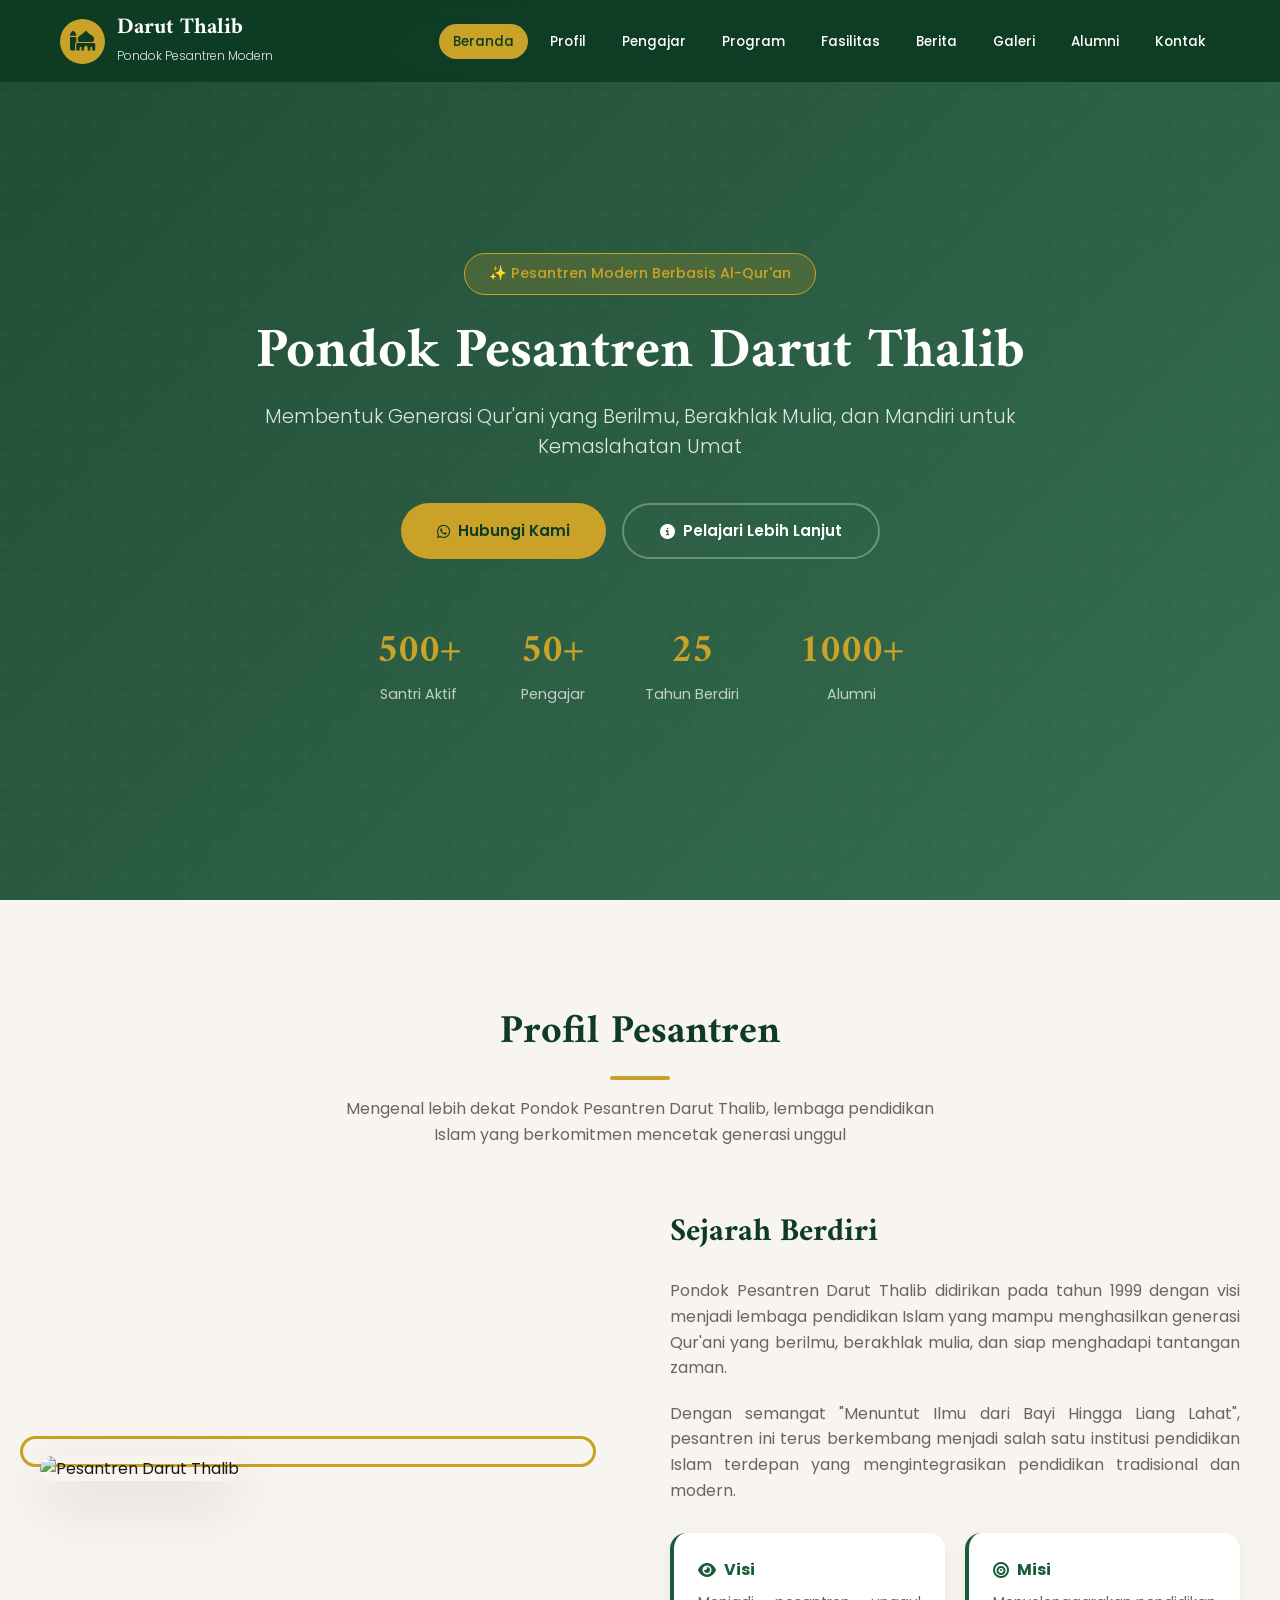
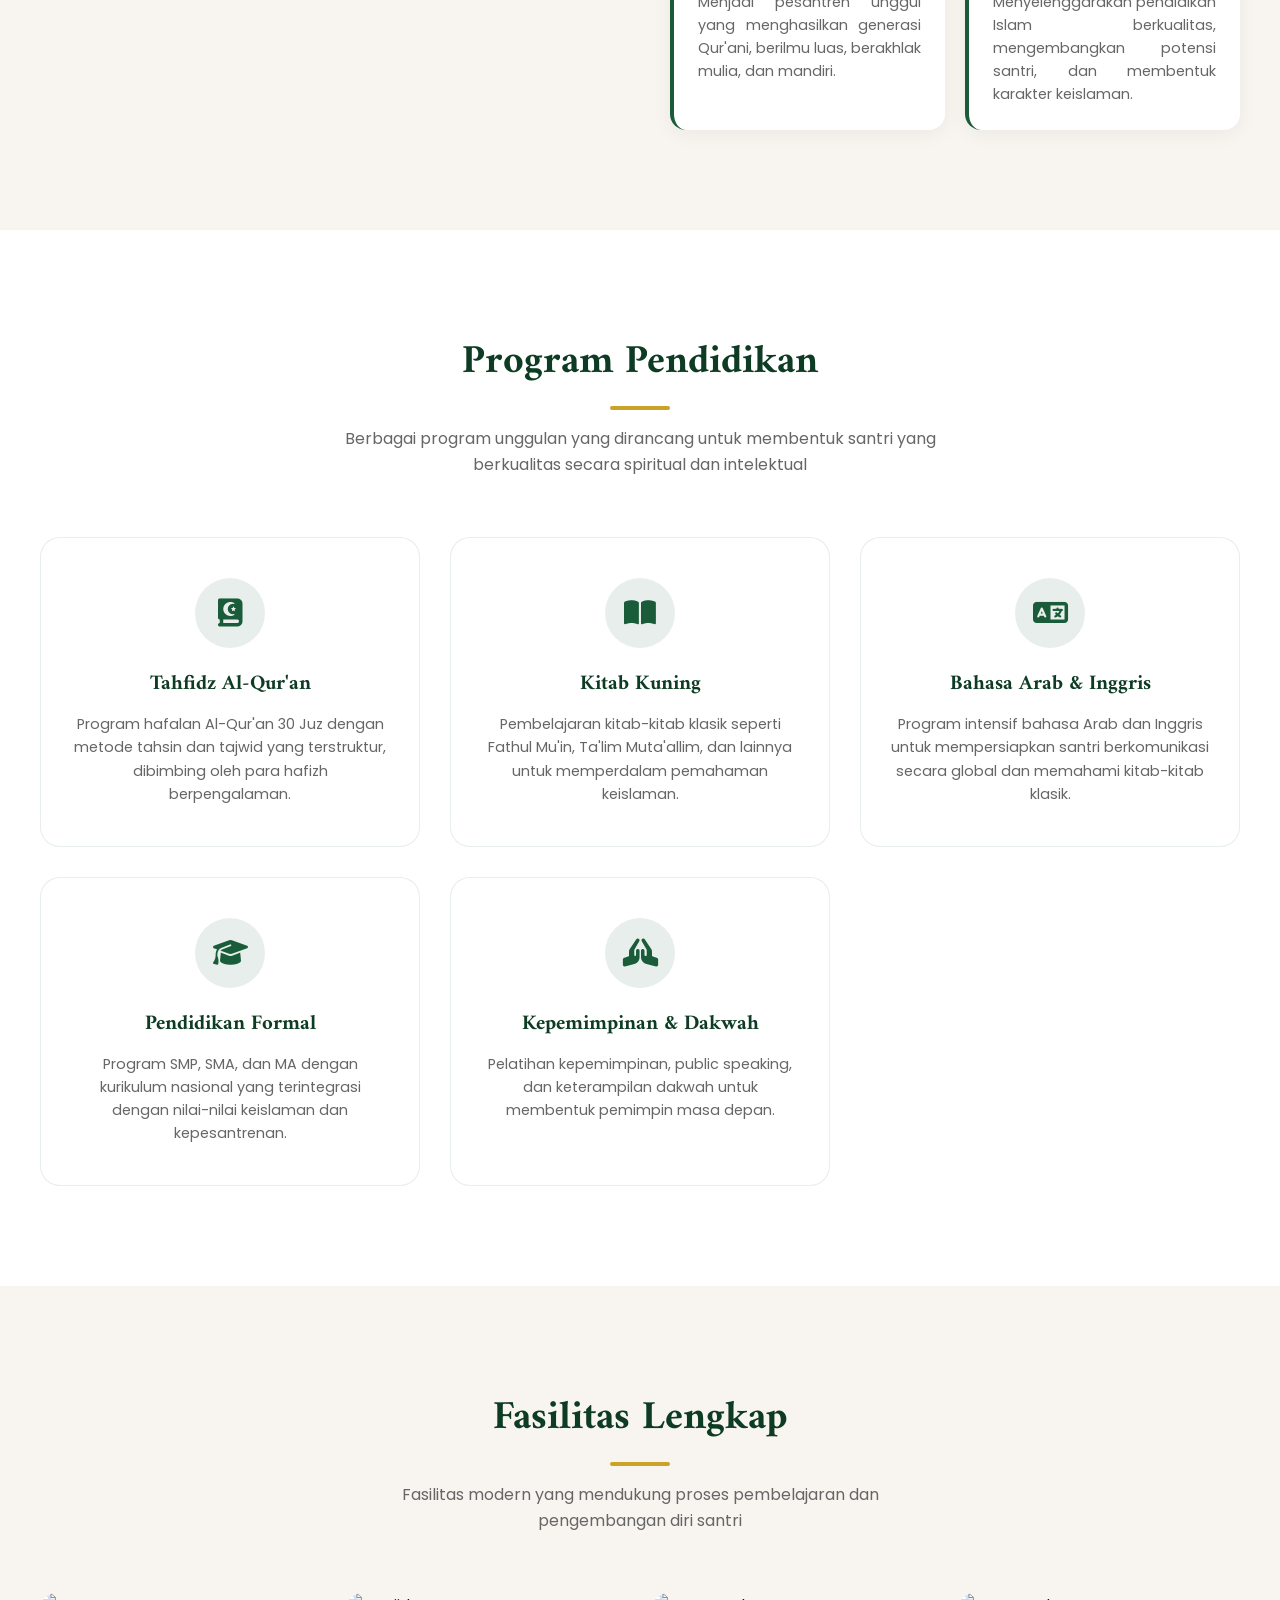
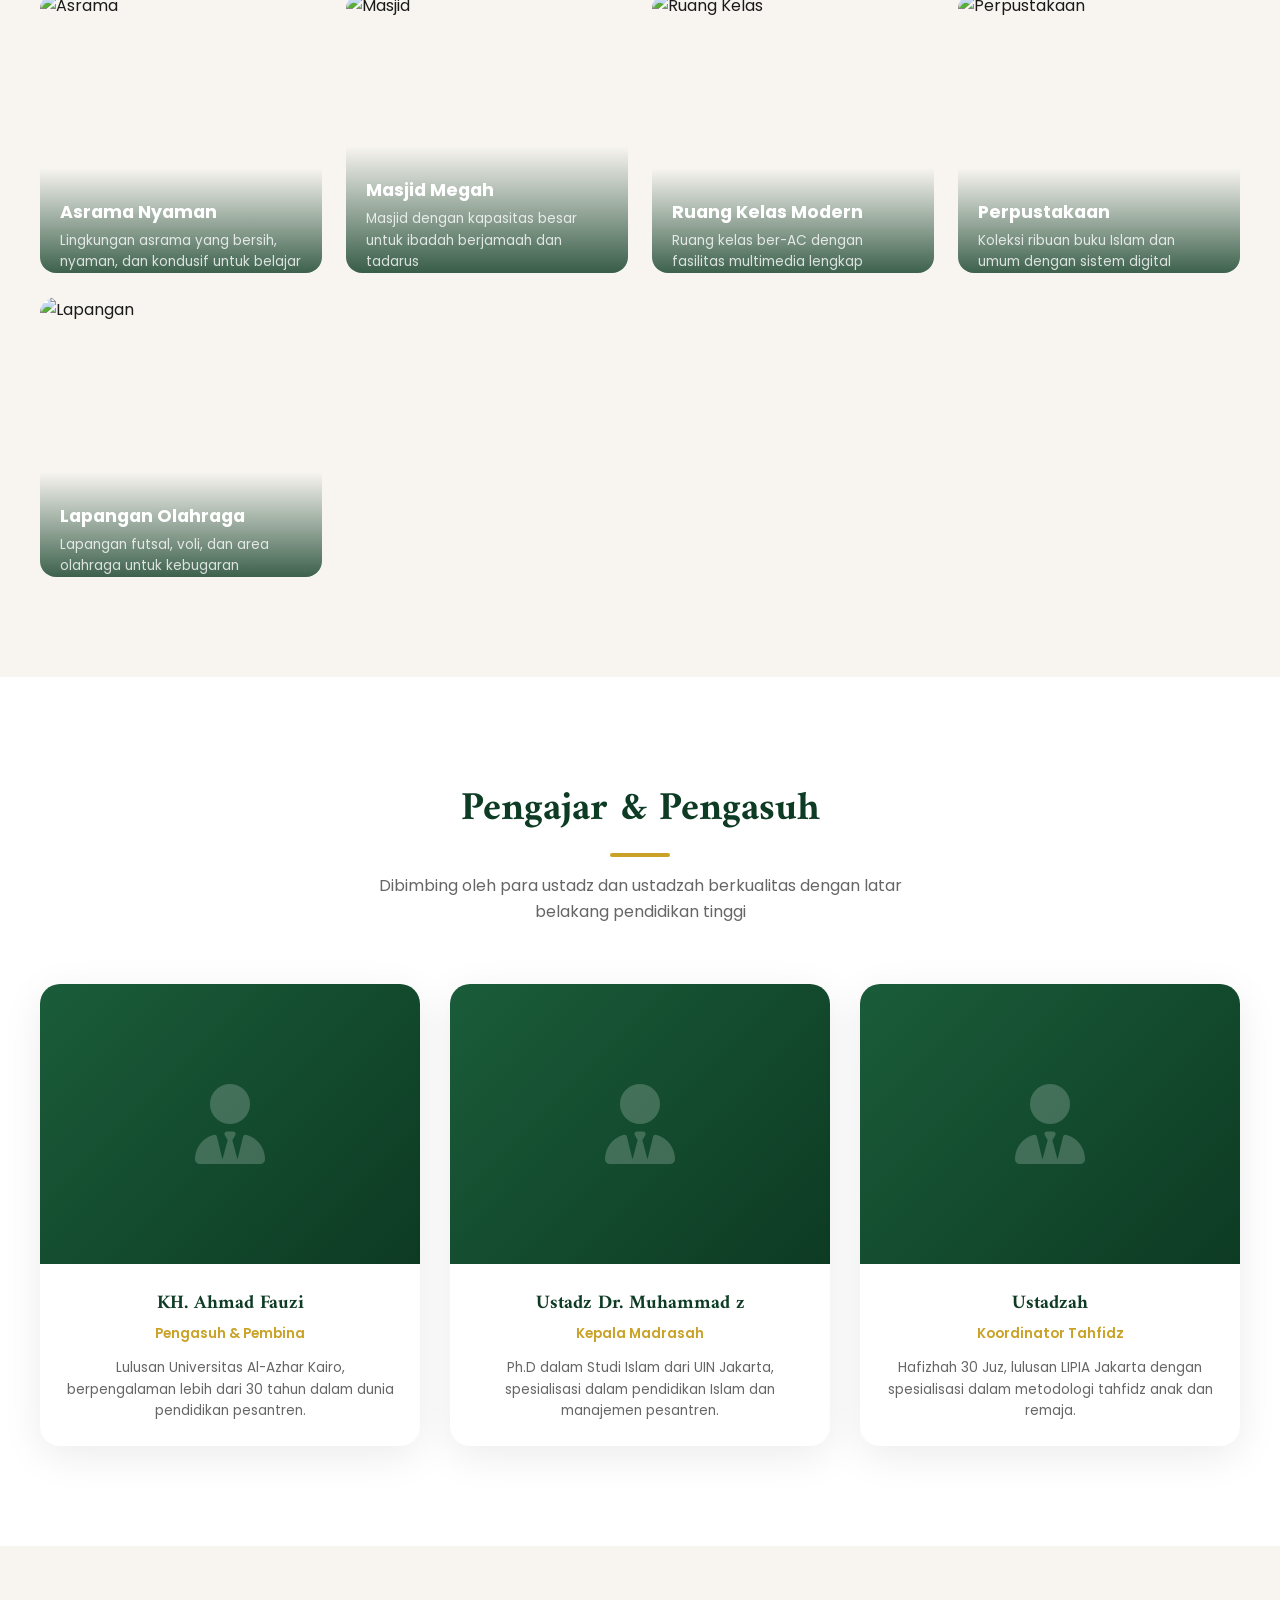
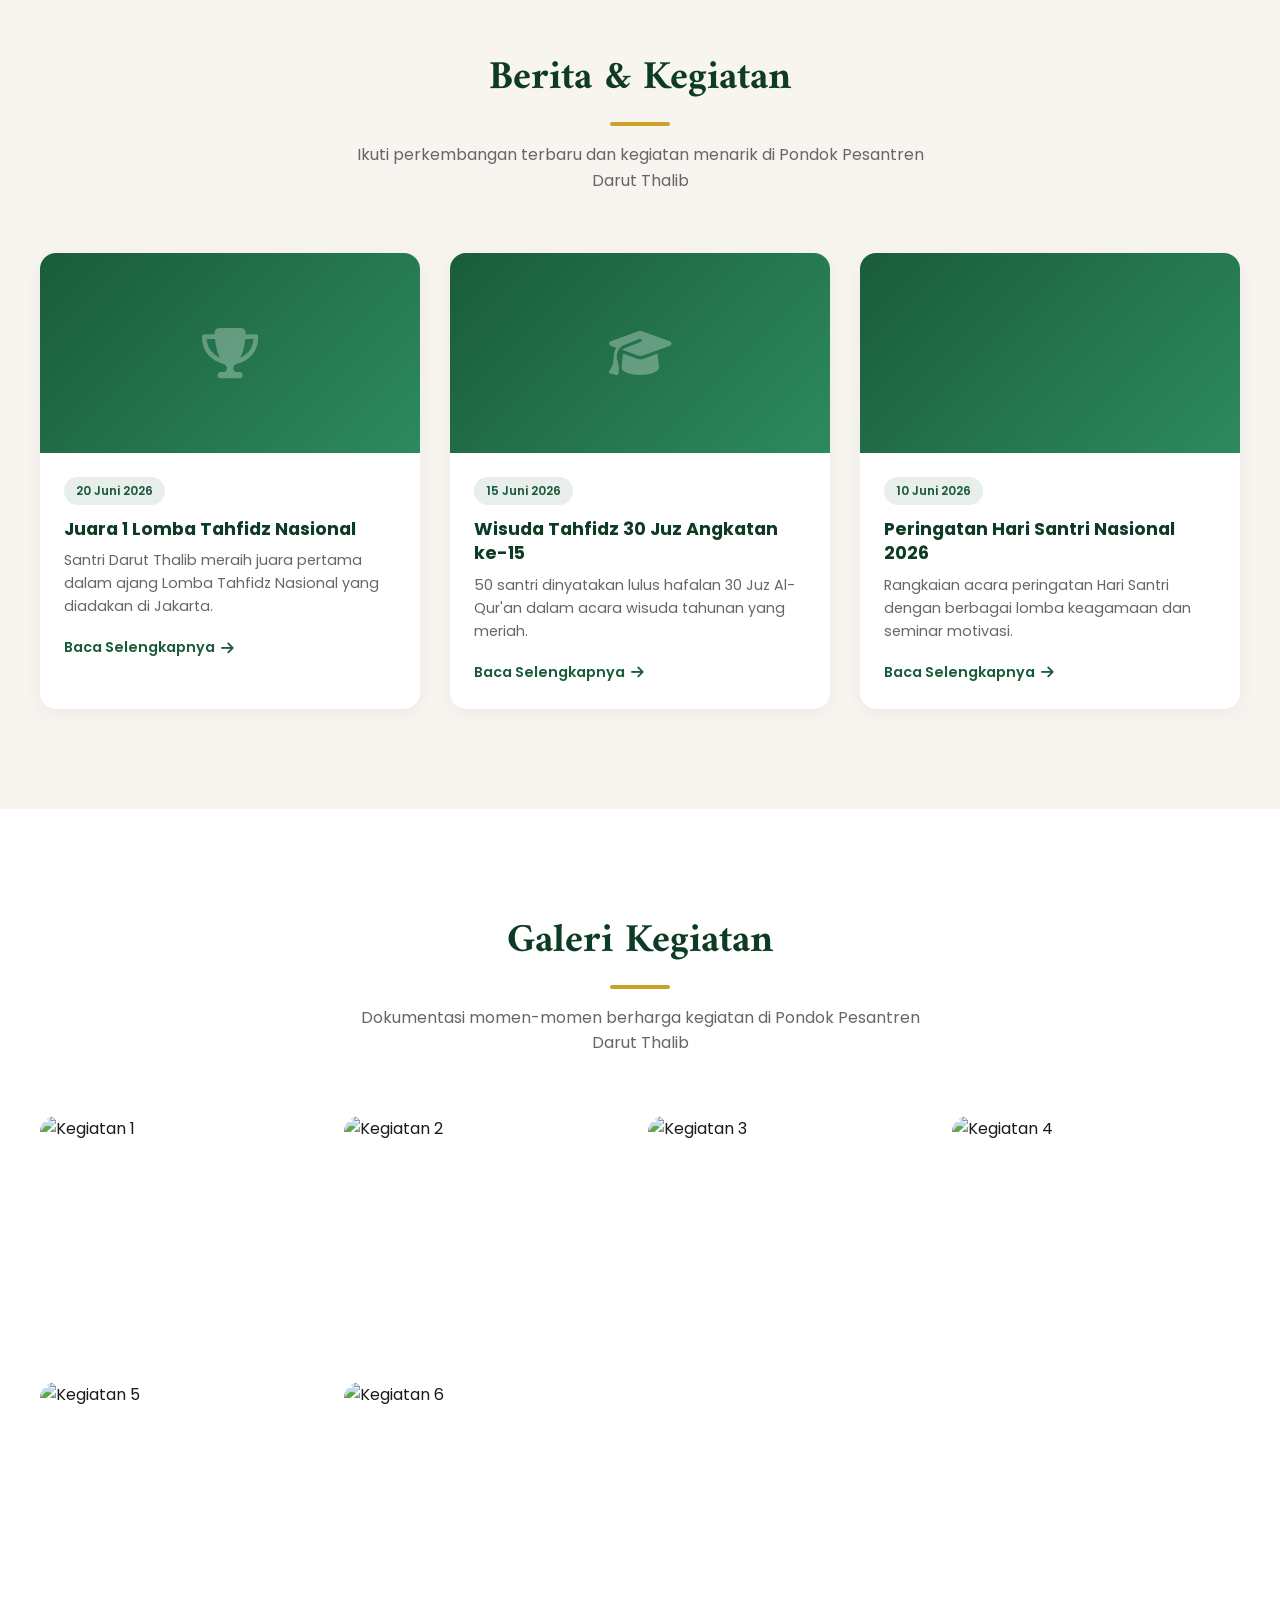
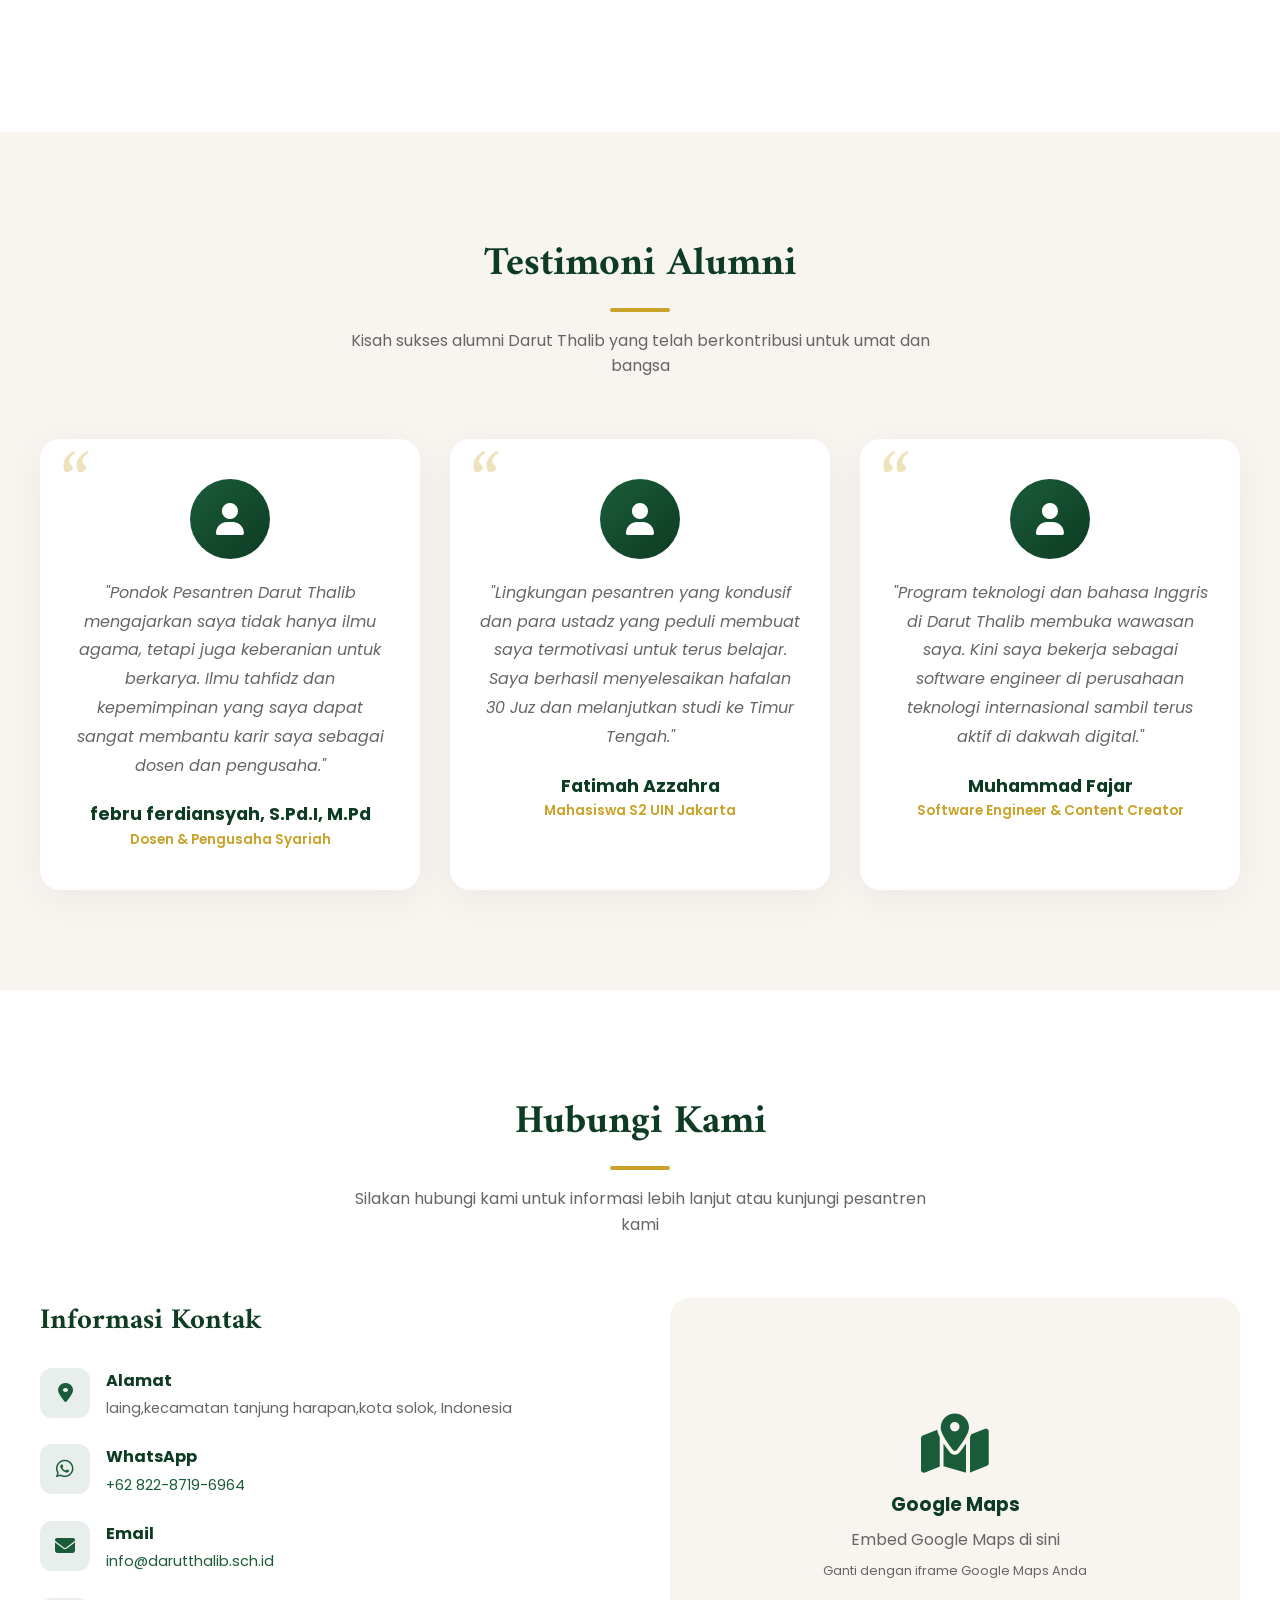
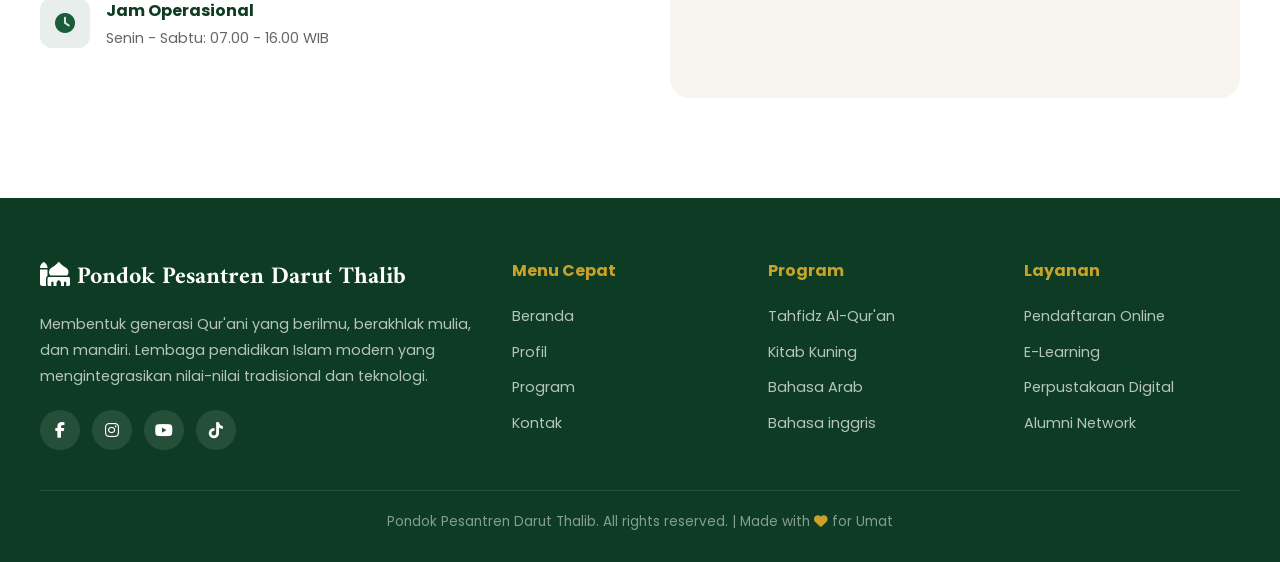
==== index.html @ afc89131 "Update project" ====
<!DOCTYPE html>
<html lang="id">
<head>
    <meta charset="UTF-8">
    <meta name="viewport" content="width=device-width, initial-scale=1.0">
    <title>Pondok Pesantren Darut Thalib</title>
    <link href="https://cdnjs.cloudflare.com/ajax/libs/font-awesome/6.4.0/css/all.min.css" rel="stylesheet">
    <link href="https://fonts.googleapis.com/css2?family=Amiri:wght@400;700&family=Poppins:wght@300;400;500;600;700&display=swap" rel="stylesheet">
    <style>
        :root {
            --primary-green: #1a5c3a;
            --dark-green: #0d3b23;
            --light-green: #2d8a5e;
            --accent-gold: #c9a227;
            --cream: #f8f5f0;
            --white: #ffffff;
            --text-dark: #1a1a1a;
            --text-gray: #666666;
        }

        * {
            margin: 0;
            padding: 0;
            box-sizing: border-box;
        }

        html, body {
            font-family: 'Poppins', sans-serif;
            color: var(--text-dark);
            line-height: 1.6;
            overflow-x: hidden;
        }

        /* Scrollbar */
        ::-webkit-scrollbar {
            width: 8px;
        }
        ::-webkit-scrollbar-track {
            background: var(--cream);
        }
        ::-webkit-scrollbar-thumb {
            background: var(--primary-green);
            border-radius: 4px;
        }

        /* Navigation */
        .navbar {
            position: fixed;
            top: 0;
            width: 100%;
            z-index: 1000;
            background: rgba(13, 59, 35, 0.95);
            backdrop-filter: blur(10px);
            padding: 15px 0;
            transition: all 0.3s ease;
        }

        .nav-container {
            max-width: 1200px;
            margin: 0 auto;
            padding: 0 20px;
            display: flex;
            justify-content: space-between;
            align-items: center;
        }

        .logo {
            display: flex;
            align-items: center;
            gap: 12px;
            color: var(--white);
            text-decoration: none;
        }

        .logo-icon {
            width: 45px;
            height: 45px;
            background: var(--accent-gold);
            border-radius: 50%;
            display: flex;
            align-items: center;
            justify-content: center;
            font-size: 20px;
            color: var(--dark-green);
        }

        .logo-text h1 {
            font-family: 'Amiri', serif;
            font-size: 1.4rem;
            font-weight: 700;
            line-height: 1.2;
        }

        .logo-text span {
            font-size: 0.75rem;
            opacity: 0.9;
            font-weight: 300;
        }

        .nav-links {
            display: flex;
            list-style: none;
            gap: 8px;
            align-items: center;
        }

        .nav-links a {
            color: var(--white);
            text-decoration: none;
            font-size: 0.85rem;
            font-weight: 500;
            padding: 8px 14px;
            border-radius: 25px;
            transition: all 0.3s ease;
            position: relative;
            cursor: pointer;
        }

        .nav-links a:hover {
            background: rgba(255,255,255,0.1);
            color: var(--accent-gold);
        }

        .nav-links a.active {
            background: var(--accent-gold);
            color: var(--dark-green);
        }

        .mobile-menu-btn {
            display: none;
            background: none;
            border: none;
            color: var(--white);
            font-size: 24px;
            cursor: pointer;
        }

        /* Hero Section */
        .hero {
            min-height: 100vh;
            background: linear-gradient(135deg, rgba(13, 59, 35, 0.92) 0%, rgba(26, 92, 58, 0.88) 100%),
                        url('https://images.unsplash.com/photo-1564121211835-e88c852648ab?w=1920') center/cover;
            display: flex;
            align-items: center;
            justify-content: center;
            text-align: center;
            padding: 120px 20px 60px;
            position: relative;
            overflow: hidden;
        }

        .hero::before {
            content: '';
            position: absolute;
            top: 0;
            left: 0;
            right: 0;
            bottom: 0;
            background: url("data:image/svg+xml,%3Csvg width='60' height='60' viewBox='0 0 60 60' xmlns='http://www.w3.org/2000/svg'%3E%3Cg fill='none' fill-rule='evenodd'%3E%3Cg fill='%23ffffff' fill-opacity='0.03'%3E%3Cpath d='M36 34v-4h-2v4h-4v2h4v4h2v-4h4v-2h-4zm0-30V0h-2v4h-4v2h4v4h2V6h4V4h-4zM6 34v-4H4v4H0v2h4v4h2v-4h4v-2H6zM6 4V0H4v4H0v2h4v4h2V6h4V4H6z'/%3E%3C/g%3E%3C/g%3E%3C/svg%3E");
            opacity: 0.5;
        }

        .hero-content {
            position: relative;
            z-index: 2;
            max-width: 800px;
        }

        .hero-badge {
            display: inline-block;
            background: rgba(201, 162, 39, 0.2);
            border: 1px solid var(--accent-gold);
            color: var(--accent-gold);
            padding: 8px 24px;
            border-radius: 50px;
            font-size: 0.9rem;
            font-weight: 500;
            margin-bottom: 24px;
            animation: fadeInDown 1s ease;
        }

        .hero h2 {
            font-family: 'Amiri', serif;
            font-size: 3.5rem;
            color: var(--white);
            margin-bottom: 16px;
            line-height: 1.2;
            animation: fadeInUp 1s ease 0.2s both;
        }

        .hero p {
            font-size: 1.2rem;
            color: rgba(255,255,255,0.85);
            margin-bottom: 40px;
            font-weight: 300;
            animation: fadeInUp 1s ease 0.4s both;
        }

        .hero-buttons {
            display: flex;
            gap: 16px;
            justify-content: center;
            flex-wrap: wrap;
            animation: fadeInUp 1s ease 0.6s both;
        }

        .btn {
            padding: 14px 36px;
            border-radius: 50px;
            font-weight: 600;
            font-size: 0.95rem;
            text-decoration: none;
            transition: all 0.3s ease;
            display: inline-flex;
            align-items: center;
            gap: 8px;
            cursor: pointer;
            border: none;
        }

        .btn-primary {
            background: var(--accent-gold);
            color: var(--dark-green);
        }

        .btn-primary:hover {
            background: #d4af37;
            transform: translateY(-2px);
            box-shadow: 0 10px 30px rgba(201, 162, 39, 0.3);
        }

        .btn-outline {
            background: transparent;
            color: var(--white);
            border: 2px solid rgba(255,255,255,0.3);
        }

        .btn-outline:hover {
            background: rgba(255,255,255,0.1);
            border-color: var(--white);
        }

        .hero-stats {
            display: flex;
            justify-content: center;
            gap: 60px;
            margin-top: 60px;
            animation: fadeInUp 1s ease 0.8s both;
        }

        .stat-item {
            text-align: center;
        }

        .stat-number {
            font-family: 'Amiri', serif;
            font-size: 2.5rem;
            color: var(--accent-gold);
            font-weight: 700;
        }

        .stat-label {
            color: rgba(255,255,255,0.7);
            font-size: 0.9rem;
        }

        /* Section Styles */
        section {
            padding: 100px 20px;
        }

        .container {
            max-width: 1200px;
            margin: 0 auto;
        }

        .section-header {
            text-align: center;
            margin-bottom: 60px;
        }

        .section-header h2 {
            font-family: 'Amiri', serif;
            font-size: 2.5rem;
            color: var(--dark-green);
            margin-bottom: 12px;
        }

        .section-header .divider {
            width: 60px;
            height: 4px;
            background: var(--accent-gold);
            margin: 0 auto 16px;
            border-radius: 2px;
        }

        .section-header p {
            color: var(--text-gray);
            max-width: 600px;
            margin: 0 auto;
        }

        /* About Section */
        .about {
            background: var(--cream);
        }

        .about-grid {
            display: grid;
            grid-template-columns: 1fr 1fr;
            gap: 60px;
            align-items: center;
        }

        .about-image {
            position: relative;
        }

        .about-image img {
            width: 100%;
            border-radius: 20px;
            box-shadow: 0 20px 60px rgba(0,0,0,0.15);
        }

        .about-image::before {
            content: '';
            position: absolute;
            top: -20px;
            left: -20px;
            width: 100%;
            height: 100%;
            border: 3px solid var(--accent-gold);
            border-radius: 20px;
            z-index: -1;
        }

        .about-content h3 {
            font-family: 'Amiri', serif;
            font-size: 2rem;
            color: var(--dark-green);
            margin-bottom: 20px;
        }

        .about-content p {
            color: var(--text-gray);
            margin-bottom: 20px;
            text-align: justify;
        }

        .vision-mission {
            display: grid;
            grid-template-columns: 1fr 1fr;
            gap: 20px;
            margin-top: 30px;
        }

        .vm-card {
            background: var(--white);
            padding: 24px;
            border-radius: 16px;
            border-left: 4px solid var(--primary-green);
            box-shadow: 0 4px 20px rgba(0,0,0,0.05);
        }

        .vm-card h4 {
            color: var(--primary-green);
            margin-bottom: 8px;
            display: flex;
            align-items: center;
            gap: 8px;
        }

        .vm-card p {
            font-size: 0.9rem;
            margin: 0;
        }

        /* Programs Section */
        .programs {
            background: var(--white);
        }

        .programs-grid {
            display: grid;
            grid-template-columns: repeat(auto-fit, minmax(300px, 1fr));
            gap: 30px;
        }

        .program-card {
            background: var(--white);
            border-radius: 20px;
            padding: 40px 30px;
            text-align: center;
            border: 1px solid rgba(26, 92, 58, 0.1);
            transition: all 0.3s ease;
            position: relative;
            overflow: hidden;
        }

        .program-card::before {
            content: '';
            position: absolute;
            top: 0;
            left: 0;
            width: 100%;
            height: 4px;
            background: var(--primary-green);
            transform: scaleX(0);
            transition: transform 0.3s ease;
        }

        .program-card:hover {
            transform: translateY(-8px);
            box-shadow: 0 20px 50px rgba(26, 92, 58, 0.1);
        }

        .program-card:hover::before {
            transform: scaleX(1);
        }

        .program-icon {
            width: 70px;
            height: 70px;
            background: rgba(26, 92, 58, 0.1);
            border-radius: 50%;
            display: flex;
            align-items: center;
            justify-content: center;
            margin: 0 auto 20px;
            font-size: 28px;
            color: var(--primary-green);
            transition: all 0.3s ease;
        }

        .program-card:hover .program-icon {
            background: var(--primary-green);
            color: var(--white);
        }

        .program-card h3 {
            font-family: 'Amiri', serif;
            font-size: 1.3rem;
            color: var(--dark-green);
            margin-bottom: 12px;
        }

        .program-card p {
            color: var(--text-gray);
            font-size: 0.9rem;
        }

        /* Facilities Section */
        .facilities {
            background: var(--cream);
        }

        .facilities-grid {
            display: grid;
            grid-template-columns: repeat(auto-fit, minmax(250px, 1fr));
            gap: 24px;
        }

        .facility-card {
            position: relative;
            border-radius: 16px;
            overflow: hidden;
            height: 280px;
            cursor: pointer;
        }

        .facility-card img {
            width: 100%;
            height: 100%;
            object-fit: cover;
            transition: transform 0.5s ease;
        }

        .facility-card:hover img {
            transform: scale(1.1);
        }

        .facility-overlay {
            position: absolute;
            bottom: 0;
            left: 0;
            right: 0;
            background: linear-gradient(to top, rgba(13, 59, 35, 0.95), transparent);
            padding: 30px 20px 20px;
            color: var(--white);
            transform: translateY(20px);
            transition: transform 0.3s ease;
        }

        .facility-card:hover .facility-overlay {
            transform: translateY(0);
        }

        .facility-overlay h3 {
            font-size: 1.1rem;
            margin-bottom: 4px;
        }

        .facility-overlay p {
            font-size: 0.85rem;
            opacity: 0.8;
        }

        /* Teachers Section */
        .teachers {
            background: var(--white);
        }

        .teachers-grid {
            display: grid;
            grid-template-columns: repeat(auto-fit, minmax(280px, 1fr));
            gap: 30px;
        }

        .teacher-card {
            background: var(--white);
            border-radius: 20px;
            overflow: hidden;
            box-shadow: 0 10px 40px rgba(0,0,0,0.08);
            transition: all 0.3s ease;
        }

        .teacher-card:hover {
            transform: translateY(-5px);
            box-shadow: 0 20px 60px rgba(0,0,0,0.12);
        }

        .teacher-image {
            height: 280px;
            background: linear-gradient(135deg, var(--primary-green), var(--dark-green));
            display: flex;
            align-items: center;
            justify-content: center;
            position: relative;
            overflow: hidden;
        }

        .teacher-image i {
            font-size: 80px;
            color: rgba(255,255,255,0.2);
        }

        .teacher-info {
            padding: 24px;
            text-align: center;
        }

        .teacher-info h3 {
            font-family: 'Amiri', serif;
            color: var(--dark-green);
            font-size: 1.2rem;
            margin-bottom: 4px;
        }

        .teacher-info .role {
            color: var(--accent-gold);
            font-size: 0.85rem;
            font-weight: 600;
            margin-bottom: 12px;
        }

        .teacher-info p {
            color: var(--text-gray);
            font-size: 0.85rem;
        }

        /* News Section */
        .news {
            background: var(--cream);
        }

        .news-grid {
            display: grid;
            grid-template-columns: repeat(auto-fit, minmax(320px, 1fr));
            gap: 30px;
        }

        .news-card {
            background: var(--white);
            border-radius: 16px;
            overflow: hidden;
            box-shadow: 0 4px 20px rgba(0,0,0,0.05);
            transition: all 0.3s ease;
        }

        .news-card:hover {
            transform: translateY(-5px);
            box-shadow: 0 15px 40px rgba(0,0,0,0.1);
        }

        .news-image {
            height: 200px;
            background: linear-gradient(135deg, var(--primary-green), var(--light-green));
            display: flex;
            align-items: center;
            justify-content: center;
        }

        .news-image i {
            font-size: 50px;
            color: rgba(255,255,255,0.3);
        }

        .news-content {
            padding: 24px;
        }

        .news-date {
            display: inline-block;
            background: rgba(26, 92, 58, 0.1);
            color: var(--primary-green);
            padding: 4px 12px;
            border-radius: 20px;
            font-size: 0.75rem;
            font-weight: 600;
            margin-bottom: 12px;
        }

        .news-content h3 {
            color: var(--dark-green);
            font-size: 1.1rem;
            margin-bottom: 8px;
            line-height: 1.4;
        }

        .news-content p {
            color: var(--text-gray);
            font-size: 0.9rem;
            margin-bottom: 16px;
        }

        .read-more {
            color: var(--primary-green);
            text-decoration: none;
            font-weight: 600;
            font-size: 0.9rem;
            display: inline-flex;
            align-items: center;
            gap: 6px;
        }

        .read-more:hover {
            color: var(--accent-gold);
        }

        /* Gallery Section */
        .gallery {
            background: var(--white);
        }

        .gallery-grid {
            display: grid;
            grid-template-columns: repeat(auto-fit, minmax(250px, 1fr));
            gap: 16px;
        }

        .gallery-item {
            position: relative;
            border-radius: 16px;
            overflow: hidden;
            height: 250px;
            cursor: pointer;
        }

        .gallery-item img {
            width: 100%;
            height: 100%;
            object-fit: cover;
            transition: transform 0.5s ease;
        }

        .gallery-item:hover img {
            transform: scale(1.1);
        }

        .gallery-overlay {
            position: absolute;
            inset: 0;
            background: rgba(13, 59, 35, 0.7);
            display: flex;
            align-items: center;
            justify-content: center;
            opacity: 0;
            transition: opacity 0.3s ease;
        }

        .gallery-item:hover .gallery-overlay {
            opacity: 1;
        }

        .gallery-overlay i {
            color: var(--white);
            font-size: 32px;
        }

        /* Alumni Section */
        .alumni {
            background: var(--cream);
        }

        .alumni-grid {
            display: grid;
            grid-template-columns: repeat(auto-fit, minmax(300px, 1fr));
            gap: 30px;
        }

        .alumni-card {
            background: var(--white);
            padding: 40px 30px;
            border-radius: 20px;
            text-align: center;
            box-shadow: 0 10px 40px rgba(0,0,0,0.05);
            position: relative;
        }

        .alumni-card::before {
            content: '\201C';
            font-family: 'Amiri', serif;
            font-size: 80px;
            color: var(--accent-gold);
            opacity: 0.3;
            position: absolute;
            top: 10px;
            left: 20px;
            line-height: 1;
        }

        .alumni-avatar {
            width: 80px;
            height: 80px;
            background: linear-gradient(135deg, var(--primary-green), var(--dark-green));
            border-radius: 50%;
            display: flex;
            align-items: center;
            justify-content: center;
            margin: 0 auto 20px;
            font-size: 32px;
            color: var(--white);
        }

        .alumni-card p {
            color: var(--text-gray);
            font-style: italic;
            margin-bottom: 20px;
            line-height: 1.8;
        }

        .alumni-card h4 {
            color: var(--dark-green);
            font-size: 1.1rem;
        }

        .alumni-card .career {
            color: var(--accent-gold);
            font-size: 0.85rem;
            font-weight: 600;
        }

        /* Contact Section */
        .contact {
            background: var(--white);
        }

        .contact-grid {
            display: grid;
            grid-template-columns: 1fr 1fr;
            gap: 60px;
        }

        .contact-info h3 {
            font-family: 'Amiri', serif;
            font-size: 1.8rem;
            color: var(--dark-green);
            margin-bottom: 24px;
        }

        .contact-item {
            display: flex;
            align-items: flex-start;
            gap: 16px;
            margin-bottom: 24px;
        }

        .contact-icon {
            width: 50px;
            height: 50px;
            background: rgba(26, 92, 58, 0.1);
            border-radius: 12px;
            display: flex;
            align-items: center;
            justify-content: center;
            color: var(--primary-green);
            font-size: 20px;
            flex-shrink: 0;
        }

        .contact-item div h4 {
            color: var(--dark-green);
            margin-bottom: 4px;
            font-size: 1rem;
        }

        .contact-item div p {
            color: var(--text-gray);
            font-size: 0.9rem;
        }

        .contact-item div a {
            color: var(--primary-green);
            text-decoration: none;
        }

        .contact-item div a:hover {
            color: var(--accent-gold);
        }

        .map-container {
            background: var(--cream);
            border-radius: 20px;
            height: 100%;
            min-height: 400px;
            display: flex;
            align-items: center;
            justify-content: center;
            position: relative;
            overflow: hidden;
        }

        .map-placeholder {
            text-align: center;
            color: var(--text-gray);
        }

        .map-placeholder i {
            font-size: 60px;
            color: var(--primary-green);
            margin-bottom: 16px;
        }

        .contact-form {
            margin-top: 40px;
        }

        .contact-form .form-group input,
        .contact-form .form-group textarea {
            background: var(--cream);
            border: 1px solid rgba(26, 92, 58, 0.1);
            color: var(--text-dark);
            width: 100%;
            padding: 14px 18px;
            border-radius: 12px;
            font-family: 'Poppins', sans-serif;
            font-size: 0.95rem;
            transition: all 0.3s ease;
            margin-bottom: 16px;
        }

        .contact-form .form-group input::placeholder,
        .contact-form .form-group textarea::placeholder {
            color: var(--text-gray);
        }

        .contact-form .form-group input:focus,
        .contact-form .form-group textarea:focus {
            outline: none;
            border-color: var(--primary-green);
        }

        .contact-form .form-group textarea {
            resize: vertical;
            min-height: 120px;
        }

        .contact-form button {
            width: 100%;
            padding: 16px;
            background: var(--accent-gold);
            color: var(--dark-green);
            border: none;
            border-radius: 12px;
            font-size: 1rem;
            font-weight: 700;
            cursor: pointer;
            transition: all 0.3s ease;
            display: flex;
            align-items: center;
            justify-content: center;
            gap: 8px;
        }

        .contact-form button:hover {
            background: #d4af37;
            transform: translateY(-2px);
            box-shadow: 0 10px 30px rgba(201, 162, 39, 0.3);
        }

        /* Footer */
        .footer {
            background: var(--dark-green);
            color: var(--white);
            padding: 60px 20px 30px;
        }

        .footer-grid {
            display: grid;
            grid-template-columns: 2fr 1fr 1fr 1fr;
            gap: 40px;
            margin-bottom: 40px;
        }

        .footer-brand h3 {
            font-family: 'Amiri', serif;
            font-size: 1.5rem;
            margin-bottom: 16px;
        }

        .footer-brand p {
            color: rgba(255,255,255,0.7);
            font-size: 0.9rem;
            line-height: 1.8;
        }

        .footer-links h4 {
            font-size: 1rem;
            margin-bottom: 20px;
            color: var(--accent-gold);
        }

        .footer-links ul {
            list-style: none;
        }

        .footer-links li {
            margin-bottom: 10px;
        }

        .footer-links a {
            color: rgba(255,255,255,0.7);
            text-decoration: none;
            font-size: 0.9rem;
            transition: color 0.3s ease;
            cursor: pointer;
        }

        .footer-links a:hover {
            color: var(--accent-gold);
        }

        .social-links {
            display: flex;
            gap: 12px;
            margin-top: 20px;
        }

        .social-links a {
            width: 40px;
            height: 40px;
            background: rgba(255,255,255,0.1);
            border-radius: 50%;
            display: flex;
            align-items: center;
            justify-content: center;
            color: var(--white);
            text-decoration: none;
            transition: all 0.3s ease;
        }

        .social-links a:hover {
            background: var(--accent-gold);
            color: var(--dark-green);
            transform: translateY(-3px);
        }

        .footer-bottom {
            border-top: 1px solid rgba(255,255,255,0.1);
            padding-top: 20px;
            text-align: center;
            color: rgba(255,255,255,0.5);
            font-size: 0.85rem;
        }

        /* Animations */
        @keyframes fadeInUp {
            from {
                opacity: 0;
                transform: translateY(30px);
            }
            to {
                opacity: 1;
                transform: translateY(0);
            }
        }

        @keyframes fadeInDown {
            from {
                opacity: 0;
                transform: translateY(-30px);
            }
            to {
                opacity: 1;
                transform: translateY(0);
            }
        }

        /* Scroll Reveal */
        .reveal {
            opacity: 0;
            transform: translateY(30px);
            transition: all 0.8s ease;
        }

        .reveal.active {
            opacity: 1;
            transform: translateY(0);
        }

        /* Responsive */
        @media (max-width: 992px) {
            .nav-links {
                display: none;
                position: absolute;
                top: 100%;
                left: 0;
                right: 0;
                background: var(--dark-green);
                flex-direction: column;
                padding: 20px;
                gap: 10px;
            }

            .nav-links.active {
                display: flex;
            }

            .mobile-menu-btn {
                display: block;
            }

            .hero h2 {
                font-size: 2.5rem;
            }

            .about-grid,
            .contact-grid {
                grid-template-columns: 1fr;
            }

            .footer-grid {
                grid-template-columns: 1fr 1fr;
            }

            .hero-stats {
                gap: 30px;
            }
        }

        @media (max-width: 576px) {
            .hero h2 {
                font-size: 2rem;
            }

            .hero p {
                font-size: 1rem;
            }

            .section-header h2 {
                font-size: 1.8rem;
            }

            .footer-grid {
                grid-template-columns: 1fr;
            }

            .vision-mission {
                grid-template-columns: 1fr;
            }
        }

        /* Back to Top */
        .back-to-top {
            position: fixed;
            bottom: 30px;
            right: 30px;
            width: 50px;
            height: 50px;
            background: var(--primary-green);
            color: var(--white);
            border: none;
            border-radius: 50%;
            cursor: pointer;
            display: flex;
            align-items: center;
            justify-content: center;
            font-size: 20px;
            opacity: 0;
            visibility: hidden;
            transition: all 0.3s ease;
            z-index: 999;
            box-shadow: 0 4px 15px rgba(0,0,0,0.2);
        }

        .back-to-top.visible {
            opacity: 1;
            visibility: visible;
        }

        .back-to-top:hover {
            background: var(--accent-gold);
            color: var(--dark-green);
            transform: translateY(-3px);
        }

        /* Loading Animation */
        .loader {
            position: fixed;
            inset: 0;
            background: var(--dark-green);
            display: flex;
            align-items: center;
            justify-content: center;
            z-index: 9999;
            transition: opacity 0.5s ease, visibility 0.5s ease;
        }

        .loader.hidden {
            opacity: 0;
            visibility: hidden;
        }

        .loader-content {
            text-align: center;
        }

        .loader-icon {
            font-size: 60px;
            color: var(--accent-gold);
            animation: pulse 1.5s ease infinite;
        }

        .loader-text {
            color: var(--white);
            margin-top: 16px;
            font-family: 'Amiri', serif;
            font-size: 1.5rem;
        }

        @keyframes pulse {
            0%, 100% { transform: scale(1); }
            50% { transform: scale(1.1); }
        }
    </style>
<base target="_blank">
</head>
<body>

    <!-- Loading Screen -->
    <div class="loader" id="loader">
        <div class="loader-content">
            <div class="loader-icon"><i class="fas fa-mosque"></i></div>
            <div class="loader-text">Pondok Pesantren Darut Thalib</div>
        </div>
    </div>

    <!-- Navigation -->
    <nav class="navbar" id="navbar">
        <div class="nav-container">
            <a class="logo" onclick="scrollToSection('home')">
                <div class="logo-icon"><i class="fas fa-mosque"></i></div>
                <div class="logo-text">
                    <h1>Darut Thalib</h1>
                    <span>Pondok Pesantren Modern</span>
                </div>
            </a>
            <ul class="nav-links" id="navLinks">
                <li><a onclick="scrollToSection('home')" class="active" data-section="home">Beranda</a></li>
                <li><a onclick="scrollToSection('profil')" data-section="profil">Profil</a></li>
                <li><a onclick="scrollToSection('pengajar')" data-section="pengajar">Pengajar</a></li>
                <li><a onclick="scrollToSection('program')" data-section="program">Program</a></li>
                <li><a onclick="scrollToSection('fasilitas')" data-section="fasilitas">Fasilitas</a></li>
                <li><a onclick="scrollToSection('berita')" data-section="berita">Berita</a></li>
                <li><a onclick="scrollToSection('galeri')" data-section="galeri">Galeri</a></li>
                <li><a onclick="scrollToSection('alumni')" data-section="alumni">Alumni</a></li>
                <li><a onclick="scrollToSection('kontak')" data-section="kontak">Kontak</a></li>
            </ul>
            <button class="mobile-menu-btn" id="mobileMenuBtn">
                <i class="fas fa-bars"></i>
            </button>
        </div>
    </nav>

    <!-- Hero Section -->
    <section class="hero" id="home">
        <div class="hero-content">
            <div class="hero-badge">✨ Pesantren Modern Berbasis Al-Qur'an</div>
            <h2>Pondok Pesantren Darut Thalib</h2>
            <p>Membentuk Generasi Qur'ani yang Berilmu, Berakhlak Mulia, dan Mandiri untuk Kemaslahatan Umat</p>
            <div class="hero-buttons">
                <a href="https://wa.me/6281234567890" target="_blank" class="btn btn-primary">
                    <i class="fab fa-whatsapp"></i> Hubungi Kami
                </a>
                <a onclick="scrollToSection('profil')" class="btn btn-outline">
                    <i class="fas fa-info-circle"></i> Pelajari Lebih Lanjut
                </a>
            </div>
            <div class="hero-stats">
                <div class="stat-item">
                    <div class="stat-number">500+</div>
                    <div class="stat-label">Santri Aktif</div>
                </div>
                <div class="stat-item">
                    <div class="stat-number">50+</div>
                    <div class="stat-label">Pengajar</div>
                </div>
                <div class="stat-item">
                    <div class="stat-number">25</div>
                    <div class="stat-label">Tahun Berdiri</div>
                </div>
                <div class="stat-item">
                    <div class="stat-number">1000+</div>
                    <div class="stat-label">Alumni</div>
                </div>
            </div>
        </div>
    </section>

    <!-- About Section -->
    <section class="about" id="profil">
        <div class="container">
            <div class="section-header reveal">
                <h2>Profil Pesantren</h2>
                <div class="divider"></div>
                <p>Mengenal lebih dekat Pondok Pesantren Darut Thalib, lembaga pendidikan Islam yang berkomitmen mencetak generasi unggul</p>
            </div>
            <div class="about-grid">
                <div class="about-image reveal">
                    <img src="https://images.unsplash.com/photo-1584551246679-0daf3d275d0f?w=800" alt="Pesantren Darut Thalib">
                </div>
                <div class="about-content reveal">
                    <h3>Sejarah Berdiri</h3>
                    <p>Pondok Pesantren Darut Thalib didirikan pada tahun 1999 dengan visi menjadi lembaga pendidikan Islam yang mampu menghasilkan generasi Qur'ani yang berilmu, berakhlak mulia, dan siap menghadapi tantangan zaman.</p>
                    <p>Dengan semangat "Menuntut Ilmu dari Bayi Hingga Liang Lahat", pesantren ini terus berkembang menjadi salah satu institusi pendidikan Islam terdepan yang mengintegrasikan pendidikan tradisional dan modern.</p>

                    <div class="vision-mission">
                        <div class="vm-card">
                            <h4><i class="fas fa-eye"></i> Visi</h4>
                            <p>Menjadi pesantren unggul yang menghasilkan generasi Qur'ani, berilmu luas, berakhlak mulia, dan mandiri.</p>
                        </div>
                        <div class="vm-card">
                            <h4><i class="fas fa-bullseye"></i> Misi</h4>
                            <p>Menyelenggarakan pendidikan Islam berkualitas, mengembangkan potensi santri, dan membentuk karakter keislaman.</p>
                        </div>
                    </div>
                </div>
            </div>
        </div>
    </section>

    <!-- Programs Section -->
    <section class="programs" id="program">
        <div class="container">
            <div class="section-header reveal">
                <h2>Program Pendidikan</h2>
                <div class="divider"></div>
                <p>Berbagai program unggulan yang dirancang untuk membentuk santri yang berkualitas secara spiritual dan intelektual</p>
            </div>
            <div class="programs-grid">
                <div class="program-card reveal">
                    <div class="program-icon"><i class="fas fa-book-quran"></i></div>
                    <h3>Tahfidz Al-Qur'an</h3>
                    <p>Program hafalan Al-Qur'an 30 Juz dengan metode tahsin dan tajwid yang terstruktur, dibimbing oleh para hafizh berpengalaman.</p>
                </div>
                <div class="program-card reveal">
                    <div class="program-icon"><i class="fas fa-book-open"></i></div>
                    <h3>Kitab Kuning</h3>
                    <p>Pembelajaran kitab-kitab klasik seperti Fathul Mu'in, Ta'lim Muta'allim, dan lainnya untuk memperdalam pemahaman keislaman.</p>
                </div>
                <div class="program-card reveal">
                    <div class="program-icon"><i class="fas fa-language"></i></div>
                    <h3>Bahasa Arab & Inggris</h3>
                    <p>Program intensif bahasa Arab dan Inggris untuk mempersiapkan santri berkomunikasi secara global dan memahami kitab-kitab klasik.</p>
                </div>
                <div class="program-card reveal">
                    <div class="program-icon"><i class="fas fa-graduation-cap"></i></div>
                    <h3>Pendidikan Formal</h3>
                    <p>Program SMP, SMA, dan MA dengan kurikulum nasional yang terintegrasi dengan nilai-nilai keislaman dan kepesantrenan.</p>
                </div>
                
                <div class="program-card reveal">
                    <div class="program-icon"><i class="fas fa-hands-praying"></i></div>
                    <h3>Kepemimpinan & Dakwah</h3>
                    <p>Pelatihan kepemimpinan, public speaking, dan keterampilan dakwah untuk membentuk pemimpin masa depan.</p>
                </div>
            </div>
        </div>
    </section>

    <!-- Facilities Section -->
    <section class="facilities" id="fasilitas">
        <div class="container">
            <div class="section-header reveal">
                <h2>Fasilitas Lengkap</h2>
                <div class="divider"></div>
                <p>Fasilitas modern yang mendukung proses pembelajaran dan pengembangan diri santri</p>
            </div>
            <div class="facilities-grid">
                <div class="facility-card reveal">
                    <img src="https://images.unsplash.com/photo-1555854877-bab0e564b8d5?w=600" alt="Asrama">
                    <div class="facility-overlay">
                        <h3>Asrama Nyaman</h3>
                        <p>Lingkungan asrama yang bersih, nyaman, dan kondusif untuk belajar</p>
                    </div>
                </div>
                <div class="facility-card reveal">
                    <img src="https://images.unsplash.com/photo-1584551246679-0daf3d275d0f?w=600" alt="Masjid">
                    <div class="facility-overlay">
                        <h3>Masjid Megah</h3>
                        <p>Masjid dengan kapasitas besar untuk ibadah berjamaah dan tadarus</p>
                    </div>
                </div>
                <div class="facility-card reveal">
                    <img src="https://images.unsplash.com/photo-1503676260728-1c00da094a0b?w=600" alt="Ruang Kelas">
                    <div class="facility-overlay">
                        <h3>Ruang Kelas Modern</h3>
                        <p>Ruang kelas ber-AC dengan fasilitas multimedia lengkap</p>
                    </div>
                </div>
               
                <div class="facility-card reveal">
                    <img src="https://images.unsplash.com/photo-1507842217343-583bb7270b66?w=600" alt="Perpustakaan">
                    <div class="facility-overlay">
                        <h3>Perpustakaan</h3>
                        <p>Koleksi ribuan buku Islam dan umum dengan sistem digital</p>
                    </div>
                </div>
                <div class="facility-card reveal">
                    <img src="https://images.unsplash.com/photo-1574629810360-7efbbe195018?w=600" alt="Lapangan">
                    <div class="facility-overlay">
                        <h3>Lapangan Olahraga</h3>
                        <p>Lapangan futsal, voli, dan area olahraga untuk kebugaran</p>
                    </div>
                </div>
            </div>
        </div>
    </section>

    <!-- Teachers Section -->
    <section class="teachers" id="pengajar">
        <div class="container">
            <div class="section-header reveal">
                <h2>Pengajar & Pengasuh</h2>
                <div class="divider"></div>
                <p>Dibimbing oleh para ustadz dan ustadzah berkualitas dengan latar belakang pendidikan tinggi</p>
            </div>
            <div class="teachers-grid">
                <div class="teacher-card reveal">
                    <div class="teacher-image">
                        <i class="fas fa-user-tie"></i>
                    </div>
                    <div class="teacher-info">
                        <h3>KH. Ahmad Fauzi</h3>
                        <div class="role">Pengasuh & Pembina</div>
                        <p>Lulusan Universitas Al-Azhar Kairo, berpengalaman lebih dari 30 tahun dalam dunia pendidikan pesantren.</p>
                    </div>
                </div>
                <div class="teacher-card reveal">
                    <div class="teacher-image">
                        <i class="fas fa-user-tie"></i>
                    </div>
                    <div class="teacher-info">
                        <h3>Ustadz Dr. Muhammad z</h3>
                        <div class="role">Kepala Madrasah</div>
                        <p>Ph.D dalam Studi Islam dari UIN Jakarta, spesialisasi dalam pendidikan Islam dan manajemen pesantren.</p>
                    </div>
                </div>
                <div class="teacher-card reveal">
                    <div class="teacher-image">
                        <i class="fas fa-user-tie"></i>
                    </div>
                    <div class="teacher-info">
                        <h3>Ustadzah </h3>
                        <div class="role">Koordinator Tahfidz</div>
                        <p>Hafizhah 30 Juz, lulusan LIPIA Jakarta dengan spesialisasi dalam metodologi tahfidz anak dan remaja.</p>
                    </div>
                </div>
            </div>
        </div>
    </section>

    <!-- News Section -->
    <section class="news" id="berita">
        <div class="container">
            <div class="section-header reveal">
                <h2>Berita & Kegiatan</h2>
                <div class="divider"></div>
                <p>Ikuti perkembangan terbaru dan kegiatan menarik di Pondok Pesantren Darut Thalib</p>
            </div>
            <div class="news-grid">
                <div class="news-card reveal">
                    <div class="news-image"><i class="fas fa-trophy"></i></div>
                    <div class="news-content">
                        <span class="news-date">20 Juni 2026</span>
                        <h3>Juara 1 Lomba Tahfidz Nasional</h3>
                        <p>Santri Darut Thalib meraih juara pertama dalam ajang Lomba Tahfidz Nasional yang diadakan di Jakarta.</p>
                        <a href="#" class="read-more">Baca Selengkapnya <i class="fas fa-arrow-right"></i></a>
                    </div>
                </div>
                <div class="news-card reveal">
                    <div class="news-image"><i class="fas fa-graduation-cap"></i></div>
                    <div class="news-content">
                        <span class="news-date">15 Juni 2026</span>
                        <h3>Wisuda Tahfidz 30 Juz Angkatan ke-15</h3>
                        <p>50 santri dinyatakan lulus hafalan 30 Juz Al-Qur'an dalam acara wisuda tahunan yang meriah.</p>
                        <a href="#" class="read-more">Baca Selengkapnya <i class="fas fa-arrow-right"></i></a>
                    </div>
                </div>
                <div class="news-card reveal">
                    <div class="news-image"><i class="fas fa-calendar-star"></i></div>
                    <div class="news-content">
                        <span class="news-date">10 Juni 2026</span>
                        <h3>Peringatan Hari Santri Nasional 2026</h3>
                        <p>Rangkaian acara peringatan Hari Santri dengan berbagai lomba keagamaan dan seminar motivasi.</p>
                        <a href="#" class="read-more">Baca Selengkapnya <i class="fas fa-arrow-right"></i></a>
                    </div>
                </div>
            </div>
        </div>
    </section>

    <!-- Gallery Section -->
    <section class="gallery" id="galeri">
        <div class="container">
            <div class="section-header reveal">
                <h2>Galeri Kegiatan</h2>
                <div class="divider"></div>
                <p>Dokumentasi momen-momen berharga kegiatan di Pondok Pesantren Darut Thalib</p>
            </div>
            <div class="gallery-grid">
                <div class="gallery-item reveal">
                    <img src="https://images.unsplash.com/photo-1584551246679-0daf3d275d0f?w=600" alt="Kegiatan 1">
                    <div class="gallery-overlay"><i class="fas fa-search-plus"></i></div>
                </div>
                <div class="gallery-item reveal">
                    <img src="https://images.unsplash.com/photo-1564121211835-e88c852648ab?w=600" alt="Kegiatan 2">
                    <div class="gallery-overlay"><i class="fas fa-search-plus"></i></div>
                </div>
                <div class="gallery-item reveal">
                    <img src="https://images.unsplash.com/photo-1503676260728-1c00da094a0b?w=600" alt="Kegiatan 3">
                    <div class="gallery-overlay"><i class="fas fa-search-plus"></i></div>
                </div>
                <div class="gallery-item reveal">
                    <img src="https://images.unsplash.com/photo-1523050854058-8df90110c8f1?w=600" alt="Kegiatan 4">
                    <div class="gallery-overlay"><i class="fas fa-search-plus"></i></div>
                </div>
                <div class="gallery-item reveal">
                    <img src="https://images.unsplash.com/photo-1574629810360-7efbbe195018?w=600" alt="Kegiatan 5">
                    <div class="gallery-overlay"><i class="fas fa-search-plus"></i></div>
                </div>
                <div class="gallery-item reveal">
                    <img src="https://images.unsplash.com/photo-1507842217343-583bb7270b66?w=600" alt="Kegiatan 6">
                    <div class="gallery-overlay"><i class="fas fa-search-plus"></i></div>
                </div>
            </div>
        </div>
    </section>

    <!-- Alumni Section -->
    <section class="alumni" id="alumni">
        <div class="container">
            <div class="section-header reveal">
                <h2>Testimoni Alumni</h2>
                <div class="divider"></div>
                <p>Kisah sukses alumni Darut Thalib yang telah berkontribusi untuk umat dan bangsa</p>
            </div>
            <div class="alumni-grid">
                <div class="alumni-card reveal">
                    <div class="alumni-avatar"><i class="fas fa-user"></i></div>
                    <p>"Pondok Pesantren Darut Thalib mengajarkan saya tidak hanya ilmu agama, tetapi juga keberanian untuk berkarya. Ilmu tahfidz dan kepemimpinan yang saya dapat sangat membantu karir saya sebagai dosen dan pengusaha."</p>
                    <h4>febru ferdiansyah, S.Pd.I, M.Pd</h4>
                    <div class="career">Dosen & Pengusaha Syariah</div>
                </div>
                <div class="alumni-card reveal">
                    <div class="alumni-avatar"><i class="fas fa-user"></i></div>
                    <p>"Lingkungan pesantren yang kondusif dan para ustadz yang peduli membuat saya termotivasi untuk terus belajar. Saya berhasil menyelesaikan hafalan 30 Juz dan melanjutkan studi ke Timur Tengah."</p>
                    <h4>Fatimah Azzahra</h4>
                    <div class="career">Mahasiswa S2 UIN Jakarta</div>
                </div>
                <div class="alumni-card reveal">
                    <div class="alumni-avatar"><i class="fas fa-user"></i></div>
                    <p>"Program teknologi dan bahasa Inggris di Darut Thalib membuka wawasan saya. Kini saya bekerja sebagai software engineer di perusahaan teknologi internasional sambil terus aktif di dakwah digital."</p>
                    <h4>Muhammad Fajar</h4>
                    <div class="career">Software Engineer & Content Creator</div>
                </div>
            </div>
        </div>
    </section>

    <!-- Contact Section -->
    <section class="contact" id="kontak">
        <div class="container">
            <div class="section-header reveal">
                <h2>Hubungi Kami</h2>
                <div class="divider"></div>
                <p>Silakan hubungi kami untuk informasi lebih lanjut atau kunjungi pesantren kami</p>
            </div>
            <div class="contact-grid">
                <div class="contact-info reveal">
                    <h3>Informasi Kontak</h3>
                    <div class="contact-item">
                        <div class="contact-icon"><i class="fas fa-map-marker-alt"></i></div>
                        <div>
                            <h4>Alamat</h4>
                            <p>laing,kecamatan tanjung harapan,kota solok, Indonesia</p>
                        </div>
                    </div>
                    <div class="contact-item">
                        <div class="contact-icon"><i class="fab fa-whatsapp"></i></div>
                        <div>
                            <h4>WhatsApp</h4>
                            <p><a href="https://wa.me/6282287196964" target="_blank">+62 822-8719-6964</a></p>
                        </div>
                    </div>
                    <div class="contact-item">
                        <div class="contact-icon"><i class="fas fa-envelope"></i></div>
                        <div>
                            <h4>Email</h4>
                            <p><a href="mailto:info@darutthalib.sch.id">info@darutthalib.sch.id</a></p>
                        </div>
                    </div>
                    <div class="contact-item">
                        <div class="contact-icon"><i class="fas fa-clock"></i></div>
                        <div>
                            <h4>Jam Operasional</h4>
                            <p>Senin - Sabtu: 07.00 - 16.00 WIB</p>
                        </div>
                    </div>

                   
                </div>
                <div class="map-container reveal">
                    <div class="map-placeholder">
                        <i class="fas fa-map-marked-alt"></i>
                        <h3 style="color: var(--dark-green); margin-bottom: 8px;">Google Maps</h3>
                        <p>Embed Google Maps di sini</p>
                        <p style="font-size: 0.8rem; margin-top: 8px;">Ganti dengan iframe Google Maps Anda</p>
                    </div>
                </div>
            </div>
        </div>
    </section>

    <!-- Footer -->
    <footer class="footer">
        <div class="container">
            <div class="footer-grid">
                <div class="footer-brand">
                    <h3><i class="fas fa-mosque"></i> Pondok Pesantren Darut Thalib</h3>
                    <p>Membentuk generasi Qur'ani yang berilmu, berakhlak mulia, dan mandiri. Lembaga pendidikan Islam modern yang mengintegrasikan nilai-nilai tradisional dan teknologi.</p>
                    <div class="social-links">
                        <a href="#"><i class="fab fa-facebook-f"></i></a>
                        <a href="#"><i class="fab fa-instagram"></i></a>
                        <a href="#"><i class="fab fa-youtube"></i></a>
                        <a href="#"><i class="fab fa-tiktok"></i></a>
                    </div>
                </div>
                <div class="footer-links">
                    <h4>Menu Cepat</h4>
                    <ul>
                        <li><a onclick="scrollToSection('home')">Beranda</a></li>
                        <li><a onclick="scrollToSection('profil')">Profil</a></li>
                        <li><a onclick="scrollToSection('program')">Program</a></li>
                        <li><a onclick="scrollToSection('kontak')">Kontak</a></li>
                    </ul>
                </div>
                <div class="footer-links">
                    <h4>Program</h4>
                    <ul>
                        <li><a onclick="scrollToSection('program')">Tahfidz Al-Qur'an</a></li>
                        <li><a onclick="scrollToSection('program')">Kitab Kuning</a></li>
                        <li><a onclick="scrollToSection('program')">Bahasa Arab</a></li>
                        <li><a onclick="scrollToSection('program')">Bahasa inggris</a></li>
                    </ul>
                </div>
                <div class="footer-links">
                    <h4>Layanan</h4>
                    <ul>
                        <li><a href="https://wa.me/6281234567890" target="_blank">Pendaftaran Online</a></li>
                        <li><a href="#">E-Learning</a></li>
                        <li><a href="#">Perpustakaan Digital</a></li>
                        <li><a onclick="scrollToSection('alumni')">Alumni Network</a></li>
                    </ul>
                </div>
            </div>
            <div class="footer-bottom">
                <p> Pondok Pesantren Darut Thalib. All rights reserved. | Made with <i class="fas fa-heart" style="color: var(--accent-gold);"></i> for Umat</p>
            </div>
        </div>
    </footer>

    <!-- Back to Top -->
    <button class="back-to-top" id="backToTop">
        <i class="fas fa-arrow-up"></i>
    </button>

    <script>
        // Scroll to section function
        function scrollToSection(sectionId) {
            const section = document.getElementById(sectionId);
            if (section) {
                const navbarHeight = document.getElementById('navbar').offsetHeight;
                const sectionTop = section.getBoundingClientRect().top + window.pageYOffset - navbarHeight - 20;
                window.scrollTo({
                    top: sectionTop,
                    behavior: 'smooth'
                });
            }

            // Close mobile menu if open
            const navLinks = document.getElementById('navLinks');
            navLinks.classList.remove('active');
            const icon = document.getElementById('mobileMenuBtn').querySelector('i');
            icon.classList.add('fa-bars');
            icon.classList.remove('fa-times');
        }

        // Loading Screen
        window.addEventListener('load', () => {
            setTimeout(() => {
                document.getElementById('loader').classList.add('hidden');
            }, 1500);
        });

        // Mobile Menu
        const mobileMenuBtn = document.getElementById('mobileMenuBtn');
        const navLinks = document.getElementById('navLinks');

        mobileMenuBtn.addEventListener('click', () => {
            navLinks.classList.toggle('active');
            const icon = mobileMenuBtn.querySelector('i');
            icon.classList.toggle('fa-bars');
            icon.classList.toggle('fa-times');
        });

        // Navbar scroll effect
        const navbar = document.getElementById('navbar');
        window.addEventListener('scroll', () => {
            if (window.scrollY > 50) {
                navbar.style.background = 'rgba(13, 59, 35, 0.98)';
                navbar.style.boxShadow = '0 2px 20px rgba(0,0,0,0.1)';
            } else {
                navbar.style.background = 'rgba(13, 59, 35, 0.95)';
                navbar.style.boxShadow = 'none';
            }
        });

        // Active nav link on scroll
        const sections = document.querySelectorAll('section[id]');
        const navItems = document.querySelectorAll('.nav-links a');

        window.addEventListener('scroll', () => {
            let current = '';
            const navbarHeight = navbar.offsetHeight;
            sections.forEach(section => {
                const sectionTop = section.offsetTop - navbarHeight - 100;
                if (window.scrollY >= sectionTop) {
                    current = section.getAttribute('id');
                }
            });

            navItems.forEach(item => {
                item.classList.remove('active');
                if (item.getAttribute('data-section') === current) {
                    item.classList.add('active');
                }
            });
        });

        // Scroll Reveal
        const revealElements = document.querySelectorAll('.reveal');

        const revealOnScroll = () => {
            revealElements.forEach(element => {
                const elementTop = element.getBoundingClientRect().top;
                const windowHeight = window.innerHeight;
                if (elementTop < windowHeight - 100) {
                    element.classList.add('active');
                }
            });
        };

        window.addEventListener('scroll', revealOnScroll);
        revealOnScroll();

        // Back to Top
        const backToTop = document.getElementById('backToTop');
        window.addEventListener('scroll', () => {
            if (window.scrollY > 500) {
                backToTop.classList.add('visible');
            } else {
                backToTop.classList.remove('visible');
            }
        });

        backToTop.addEventListener('click', () => {
            window.scrollTo({ top: 0, behavior: 'smooth' });
        });
    </script>
</body>
</html>
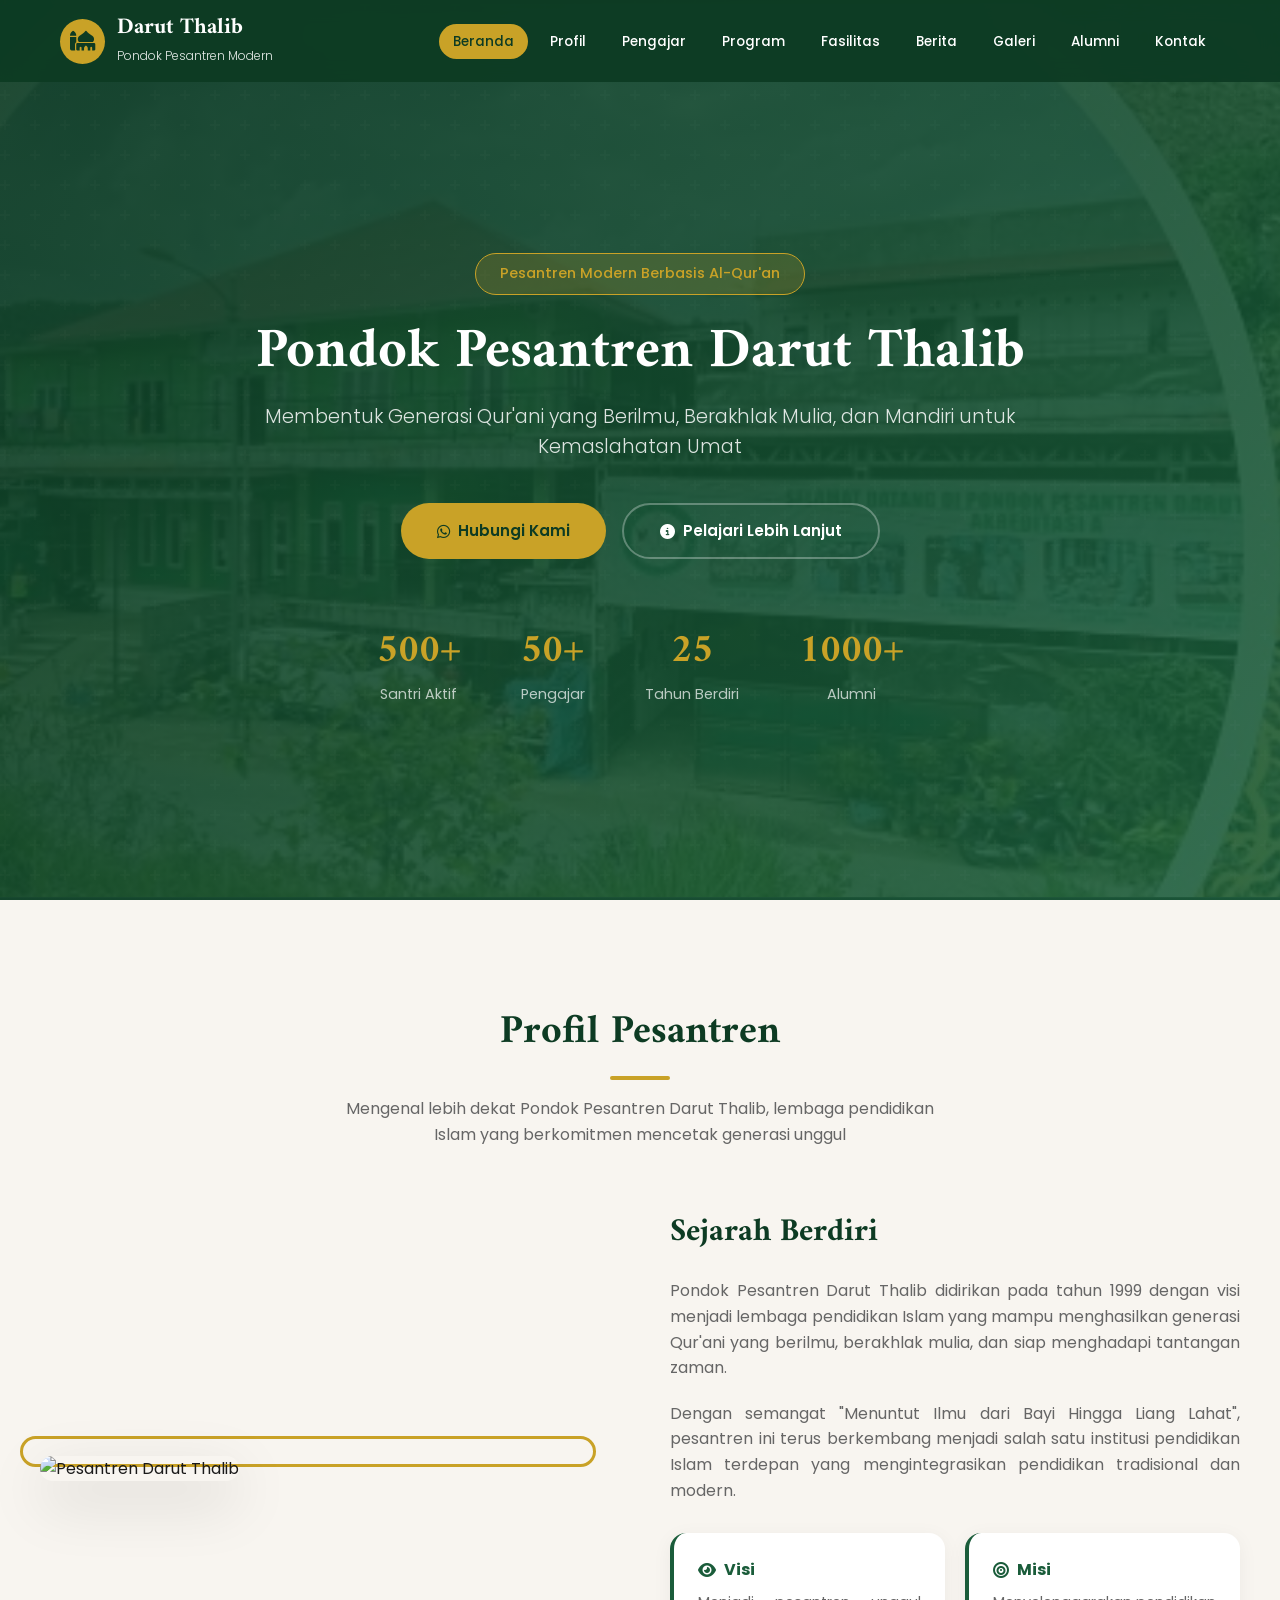
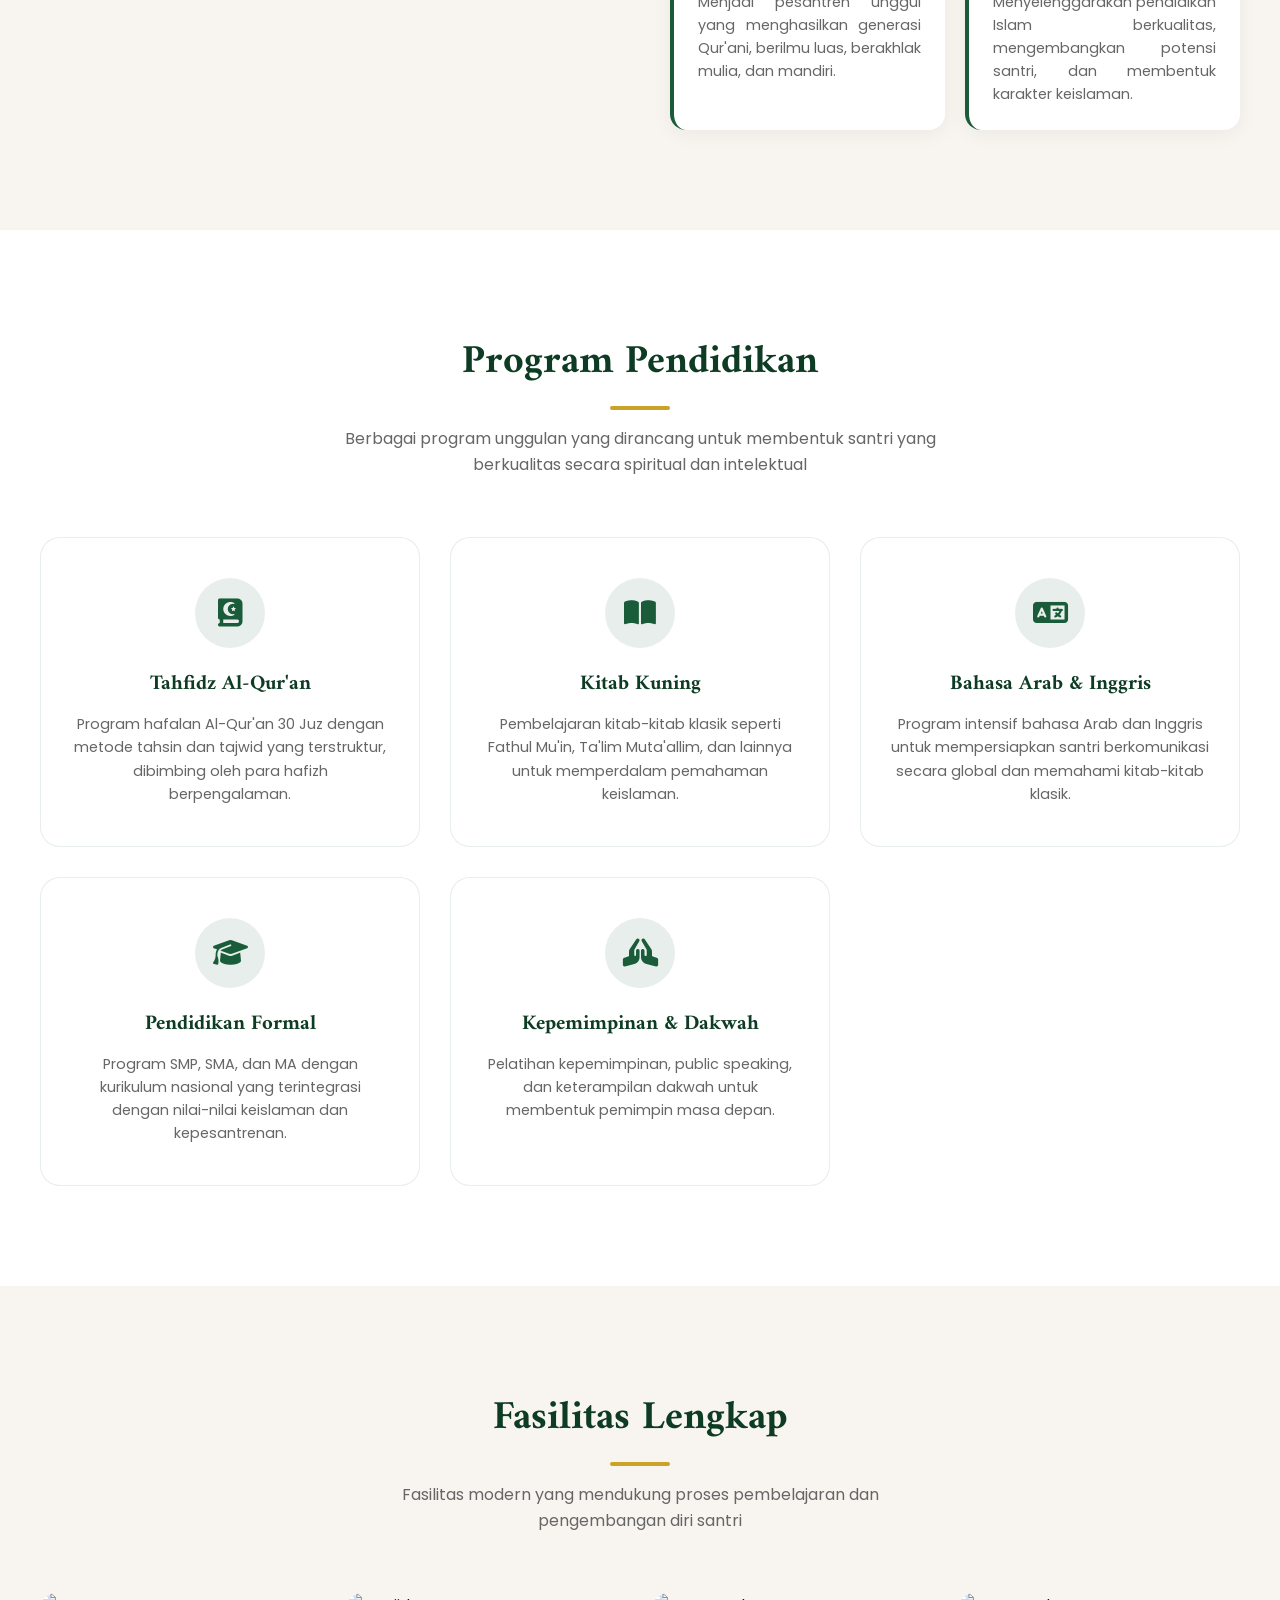
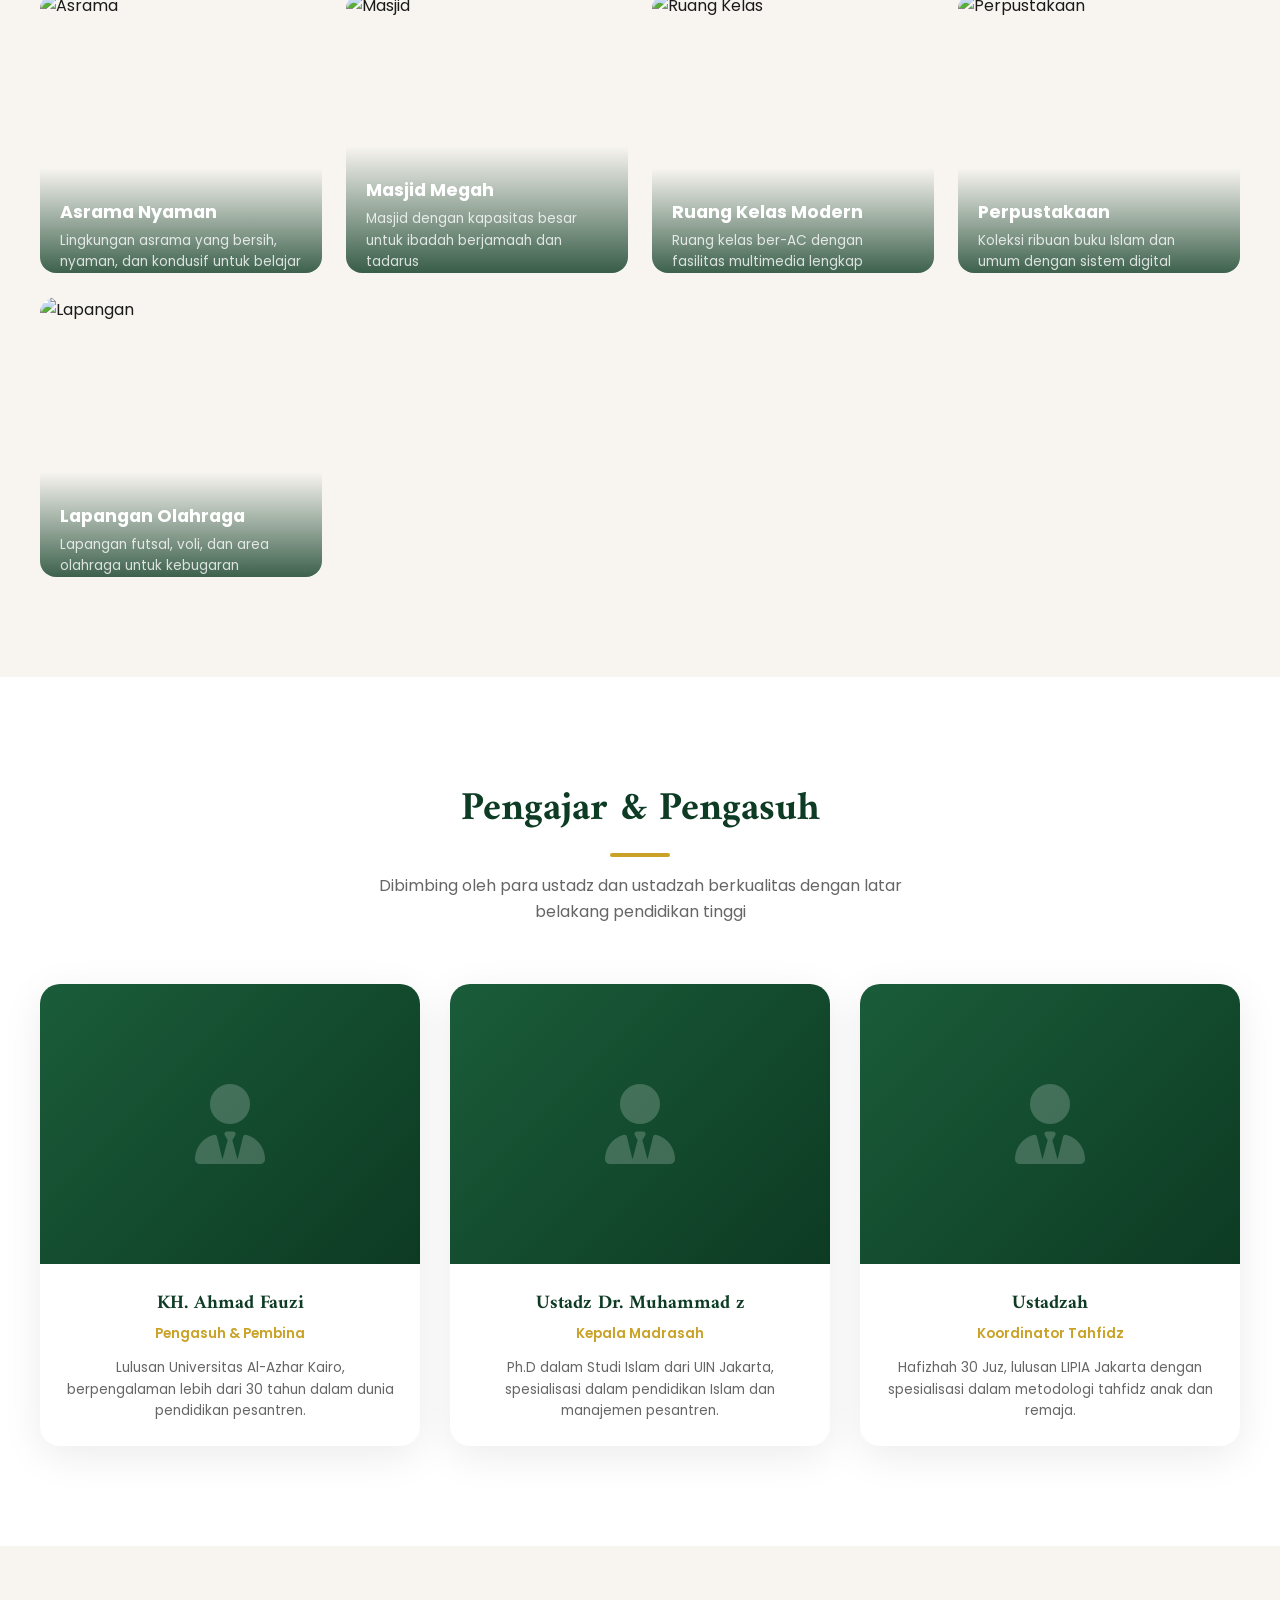
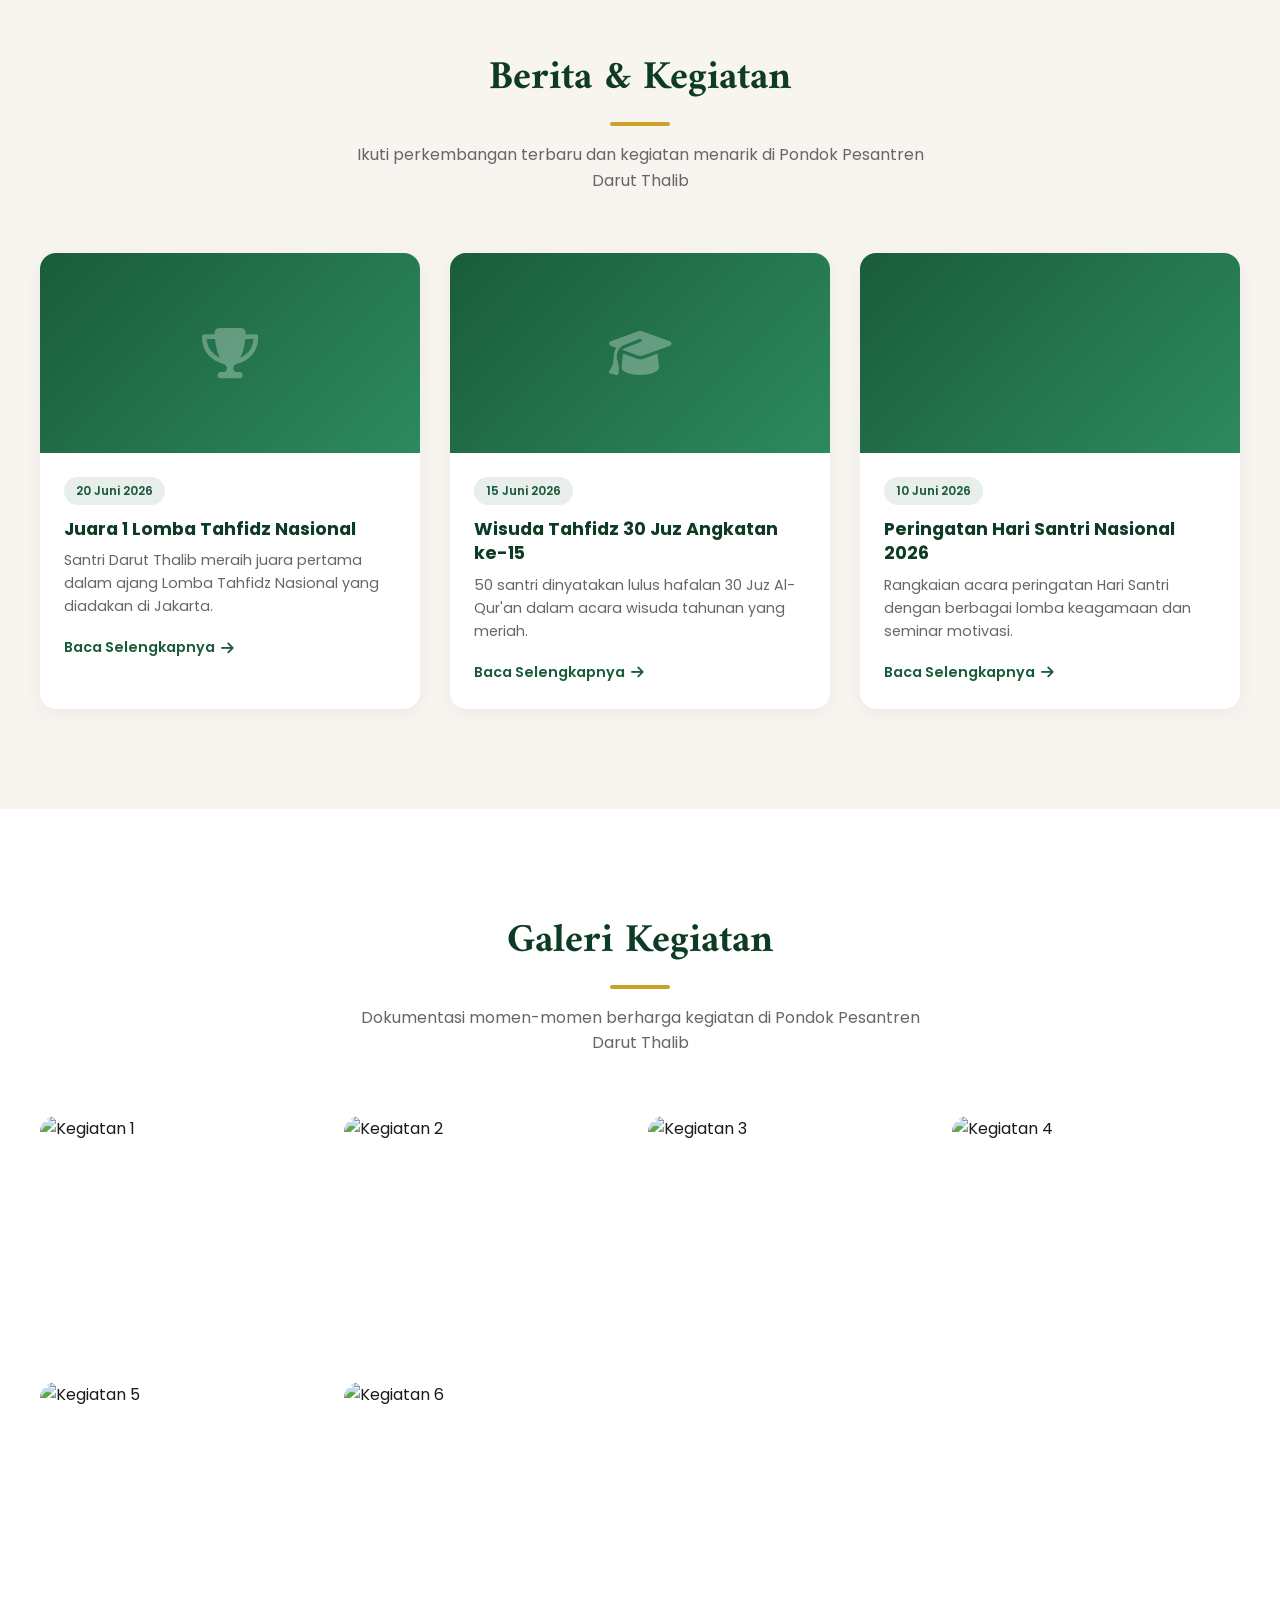
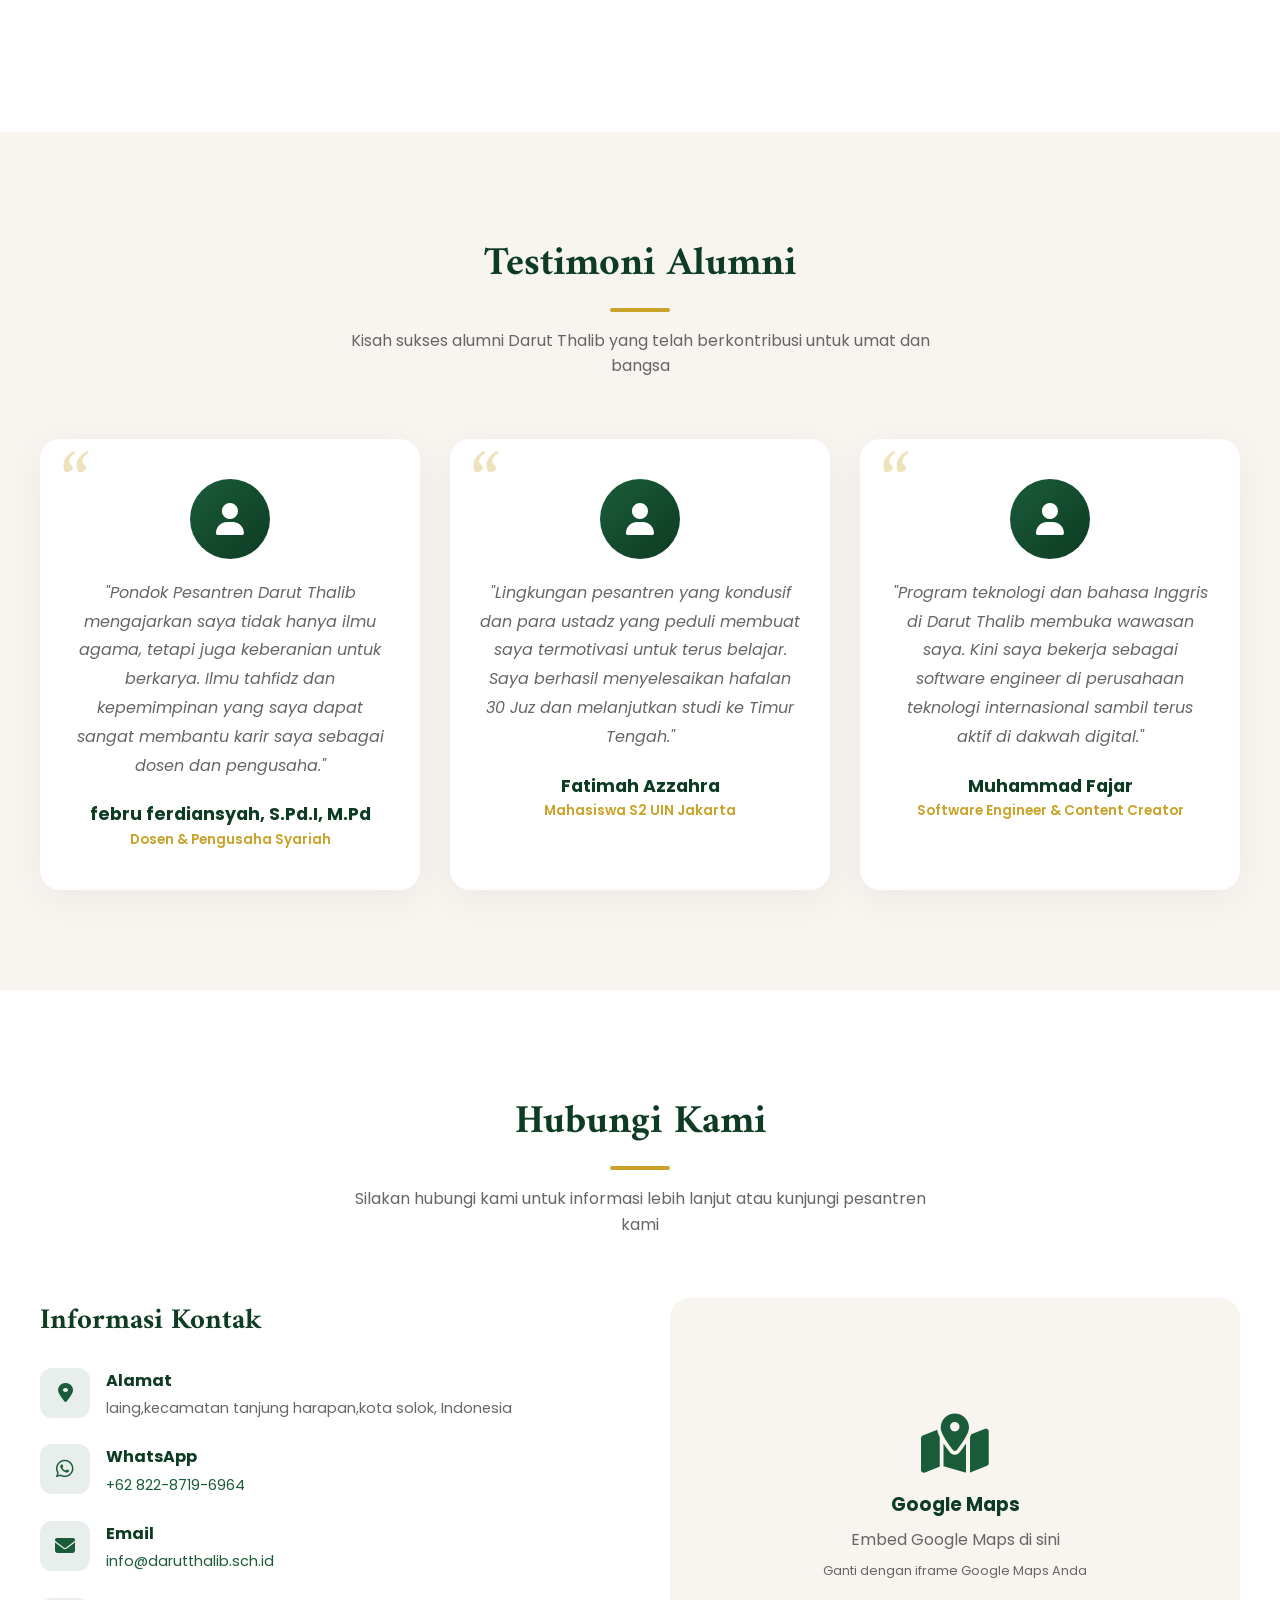
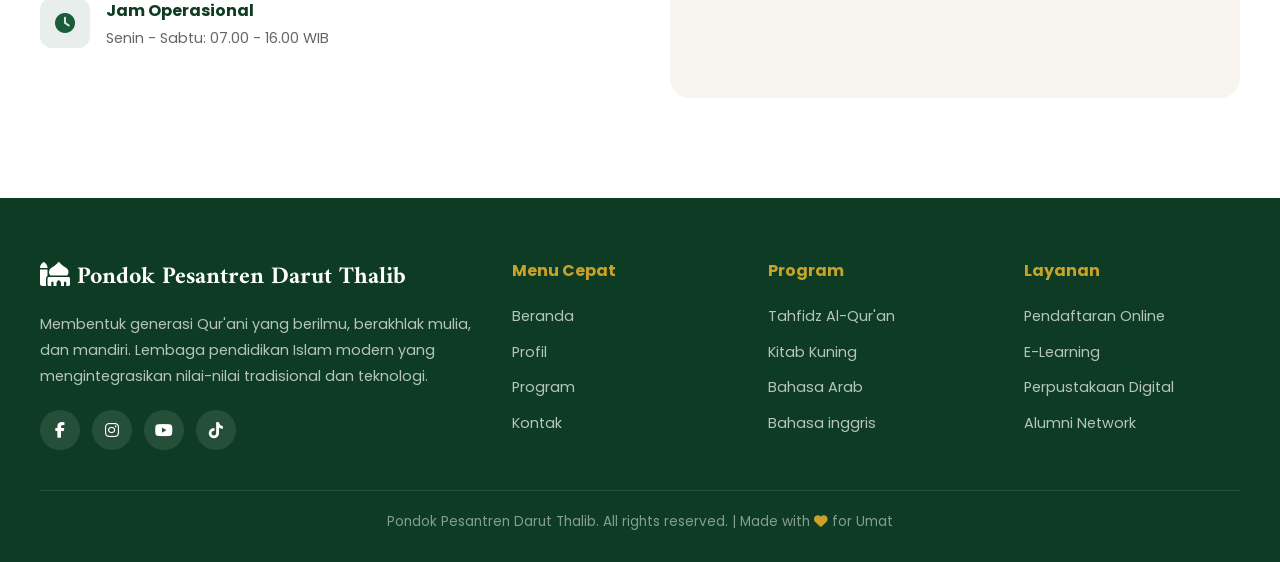
==== commit 84faf2f0: "Update project" ====
--- a/index.html
+++ b/index.html
@@ -139,7 +139,7 @@
         .hero {
             min-height: 100vh;
             background: linear-gradient(135deg, rgba(13, 59, 35, 0.92) 0%, rgba(26, 92, 58, 0.88) 100%),
-                        url('https://images.unsplash.com/photo-1564121211835-e88c852648ab?w=1920') center/cover;
+                        url('Screenshot 2026-06-24 204547.png') center/cover;
             display: flex;
             align-items: center;
             justify-content: center;
@@ -1195,11 +1195,11 @@
     <!-- Hero Section -->
     <section class="hero" id="home">
         <div class="hero-content">
-            <div class="hero-badge">✨ Pesantren Modern Berbasis Al-Qur'an</div>
+            <div class="hero-badge"> Pesantren Modern Berbasis Al-Qur'an</div>
             <h2>Pondok Pesantren Darut Thalib</h2>
             <p>Membentuk Generasi Qur'ani yang Berilmu, Berakhlak Mulia, dan Mandiri untuk Kemaslahatan Umat</p>
             <div class="hero-buttons">
-                <a href="https://wa.me/6281234567890" target="_blank" class="btn btn-primary">
+                <a href="https://wa.me/6282287196964" target="_blank" class="btn btn-primary">
                     <i class="fab fa-whatsapp"></i> Hubungi Kami
                 </a>
                 <a onclick="scrollToSection('profil')" class="btn btn-outline">
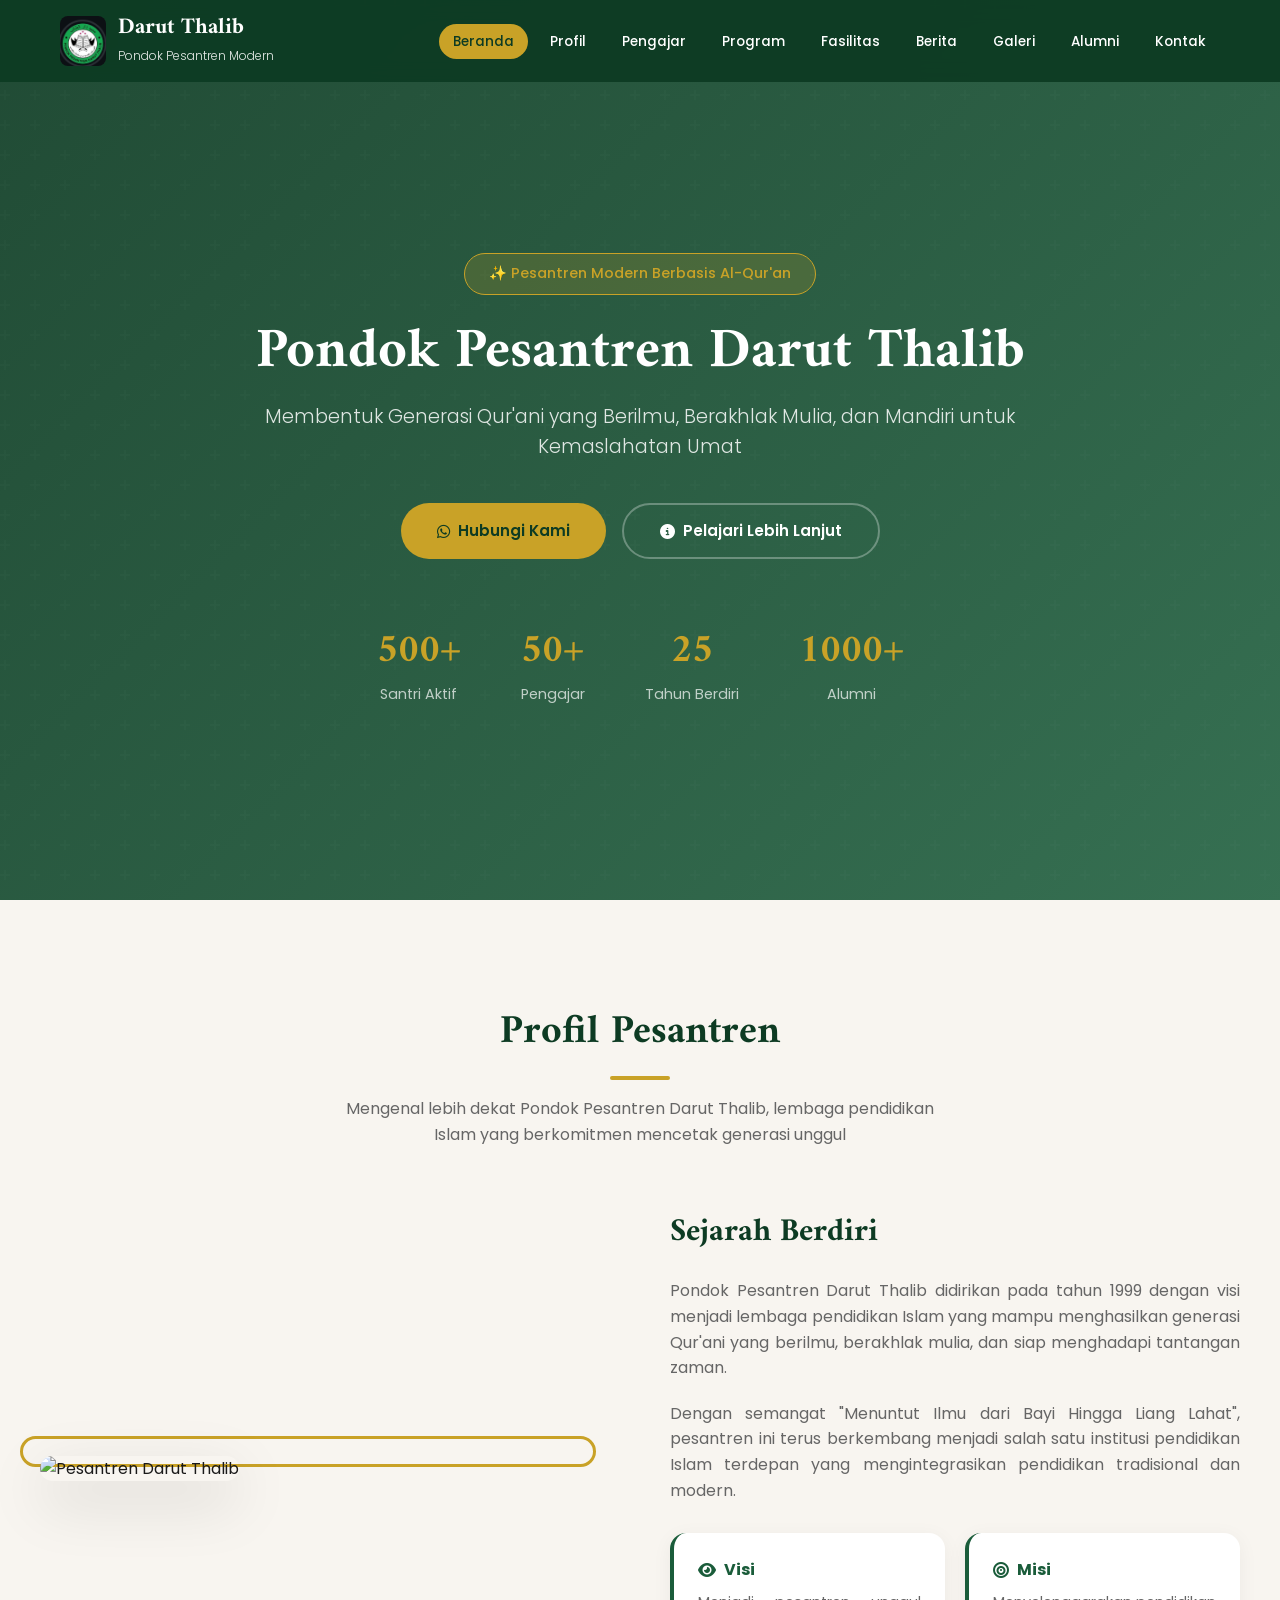
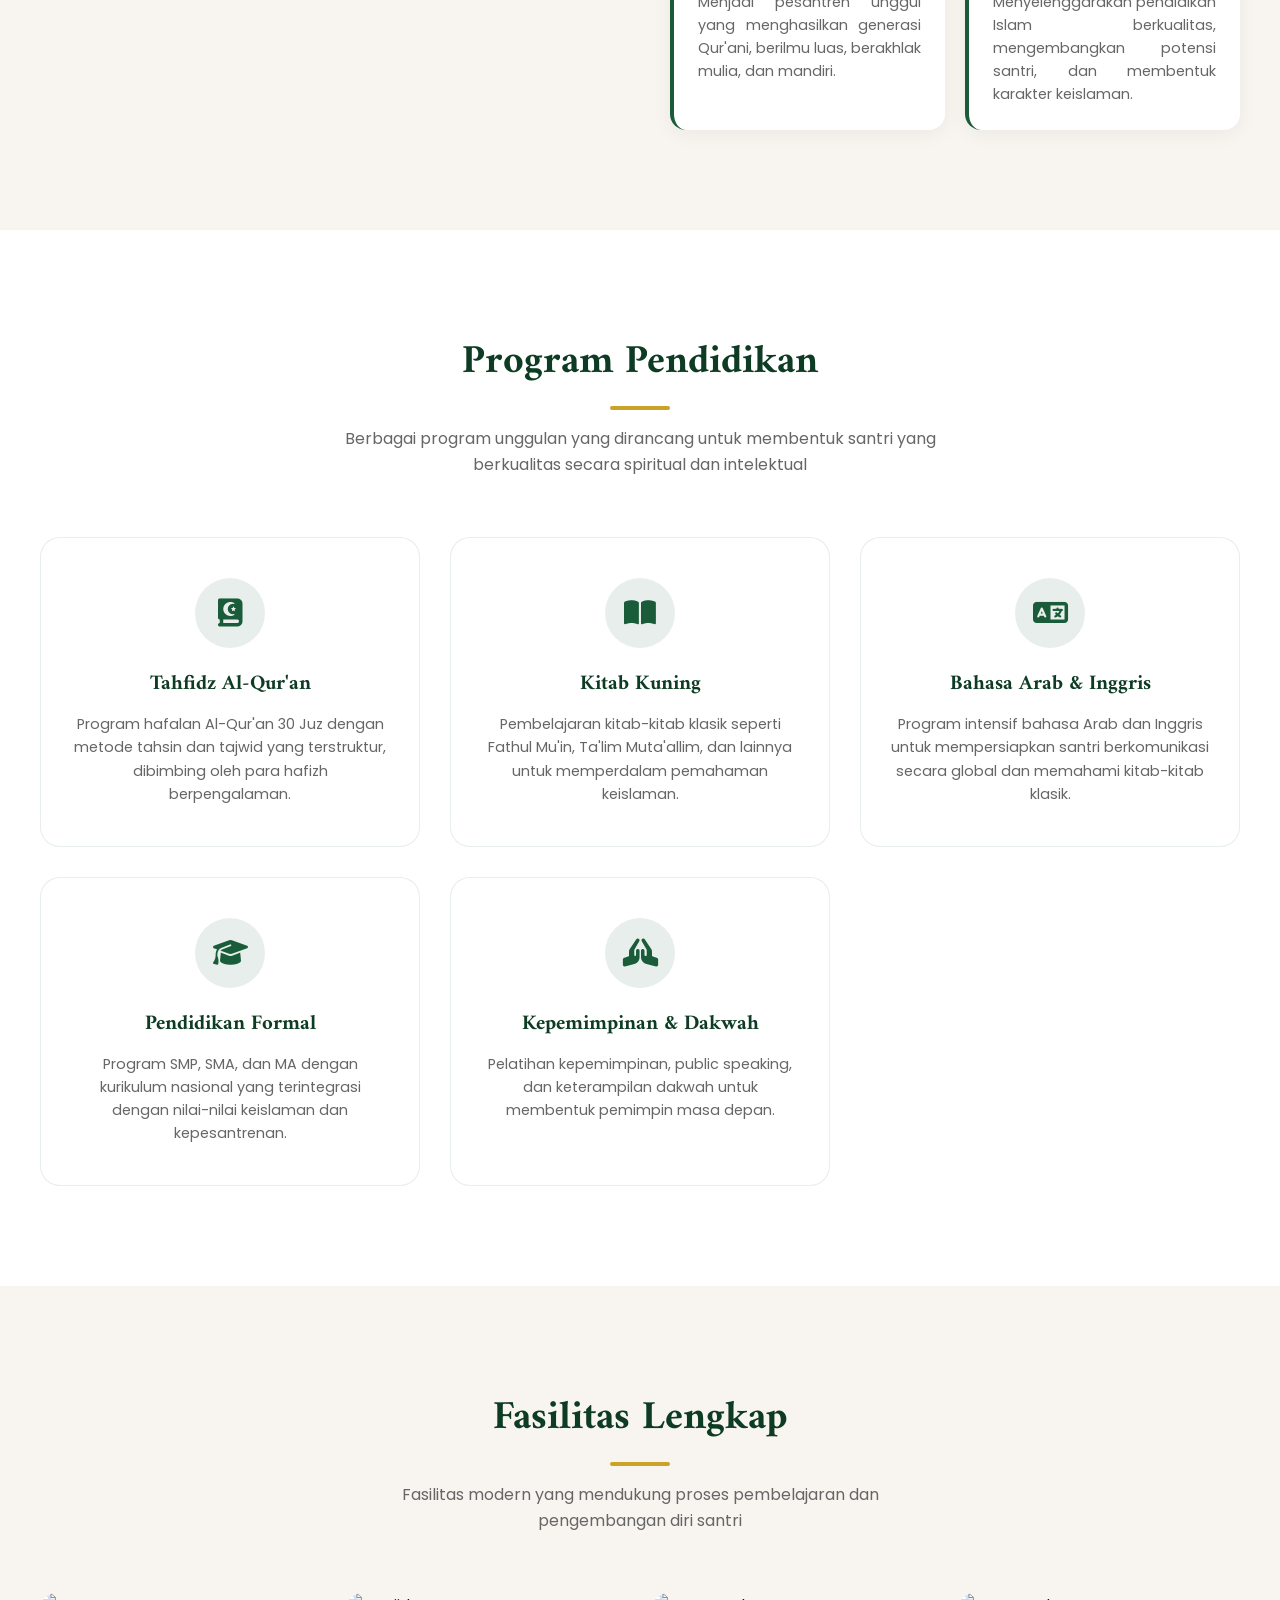
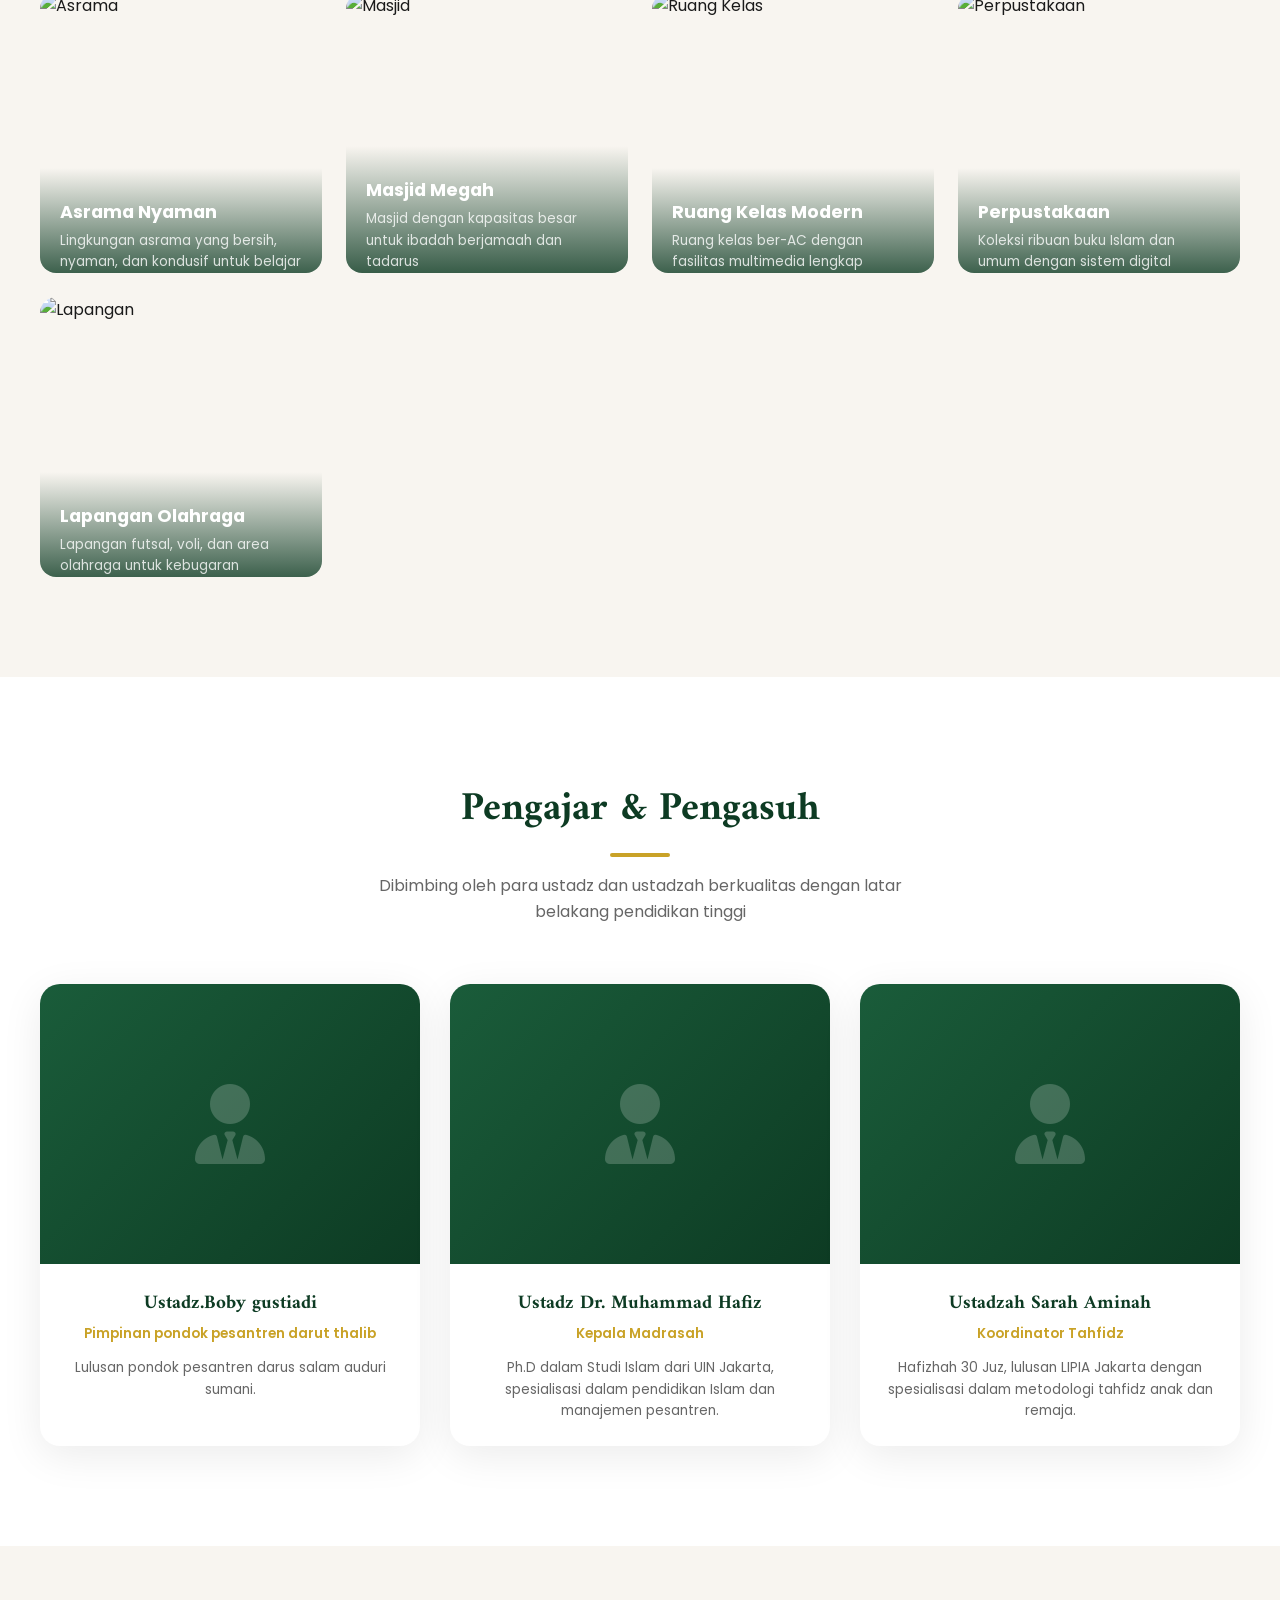
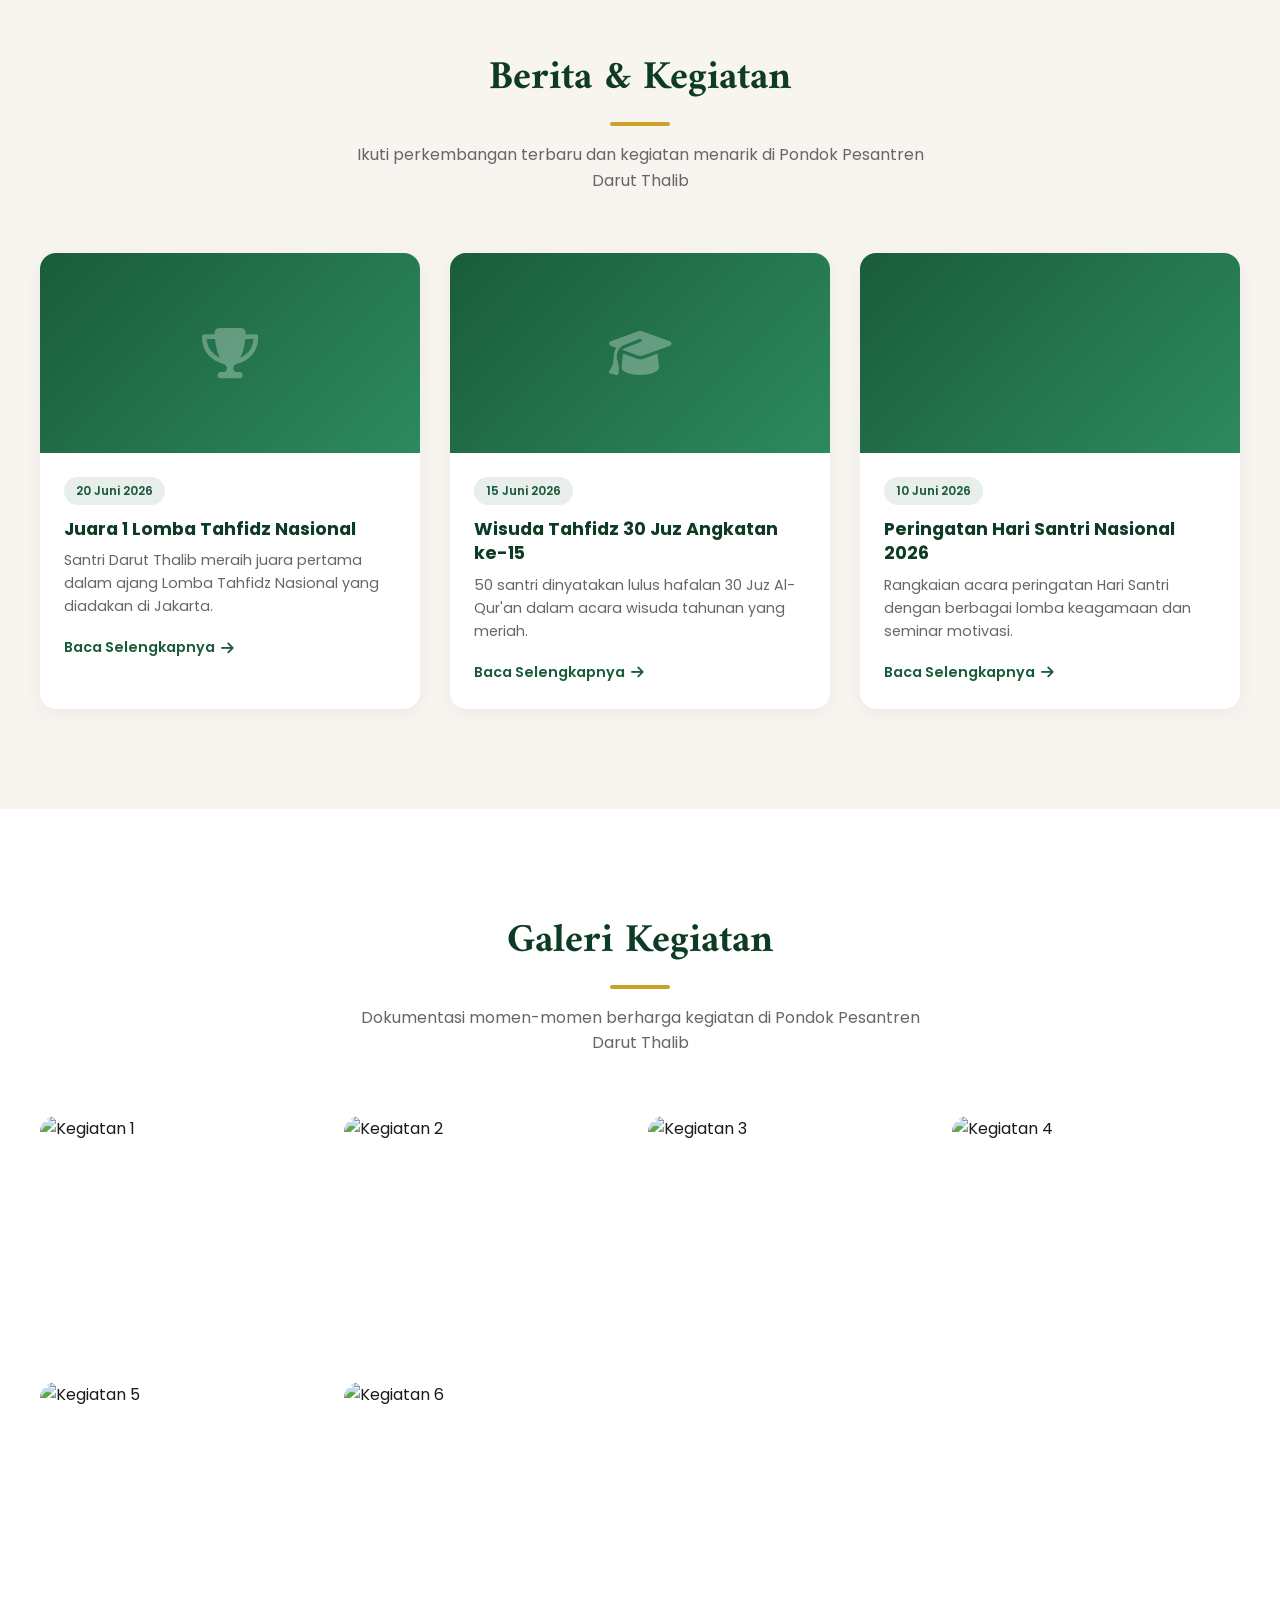
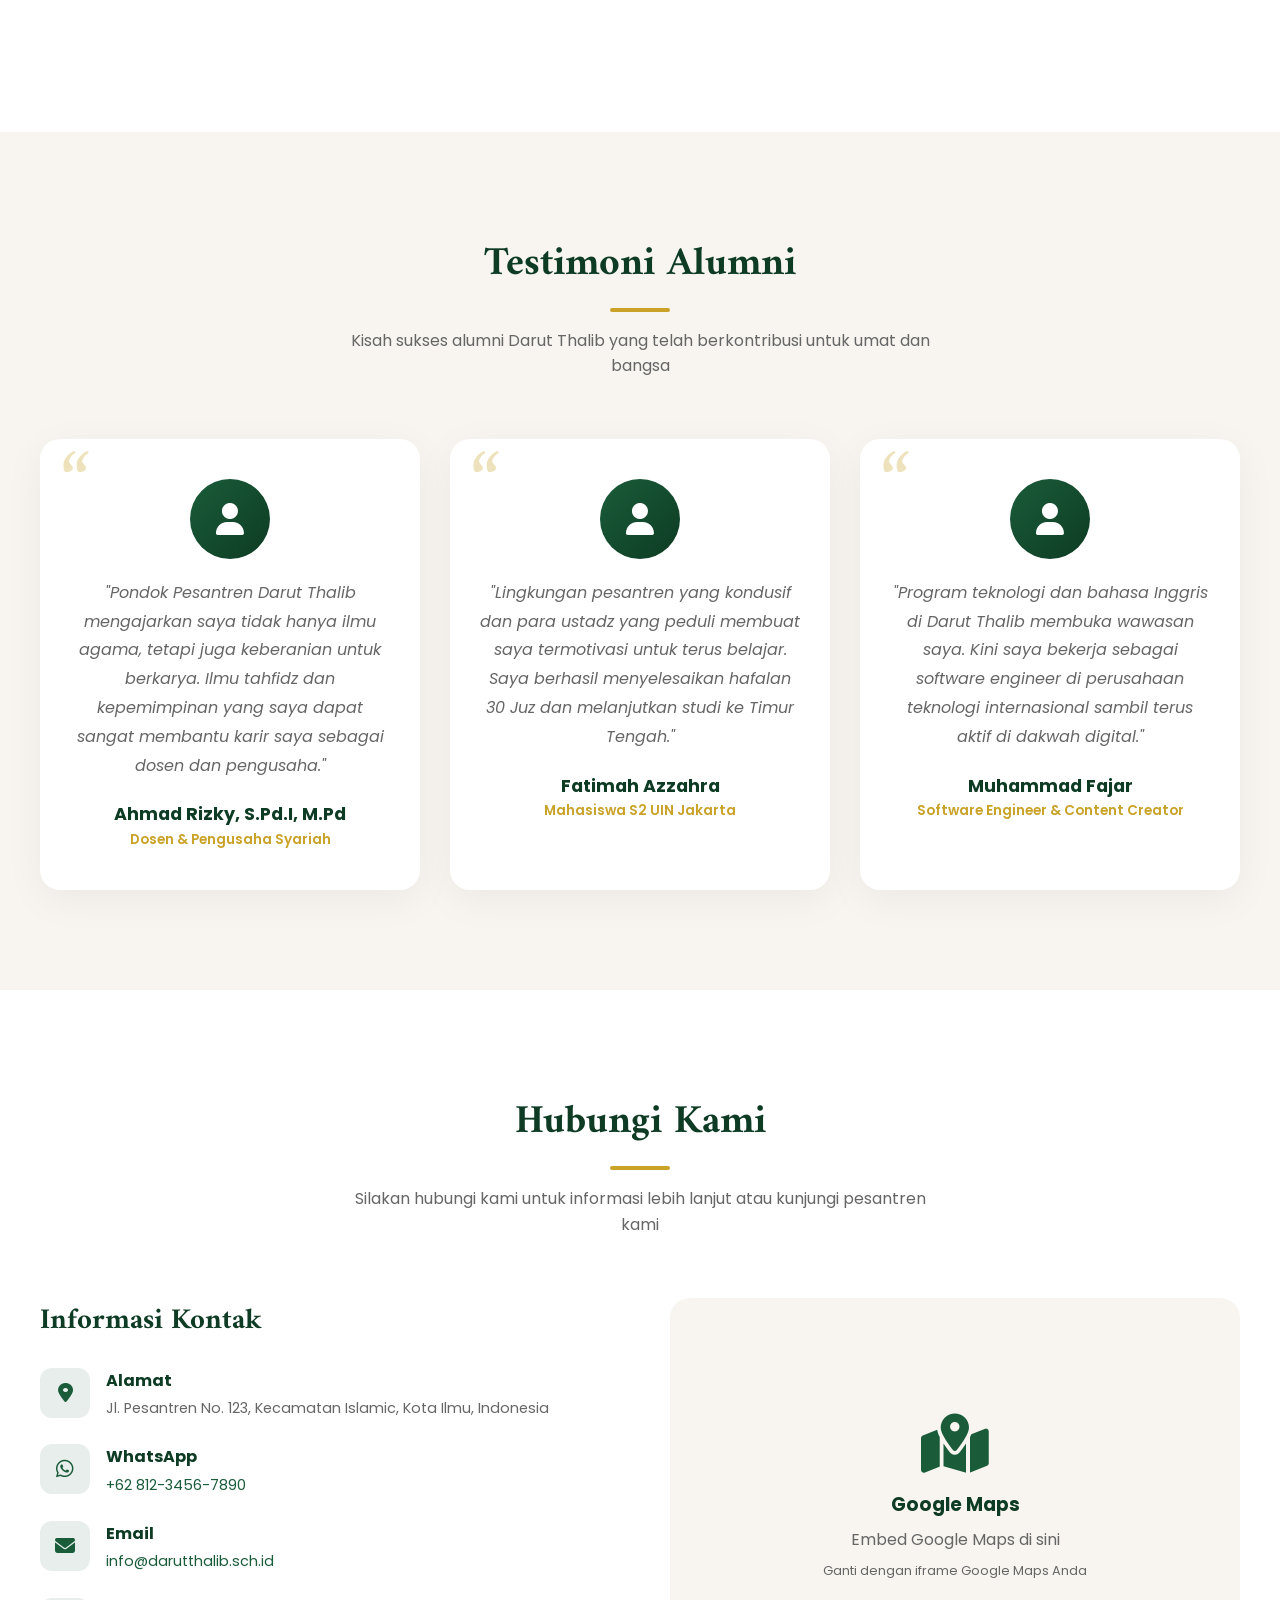
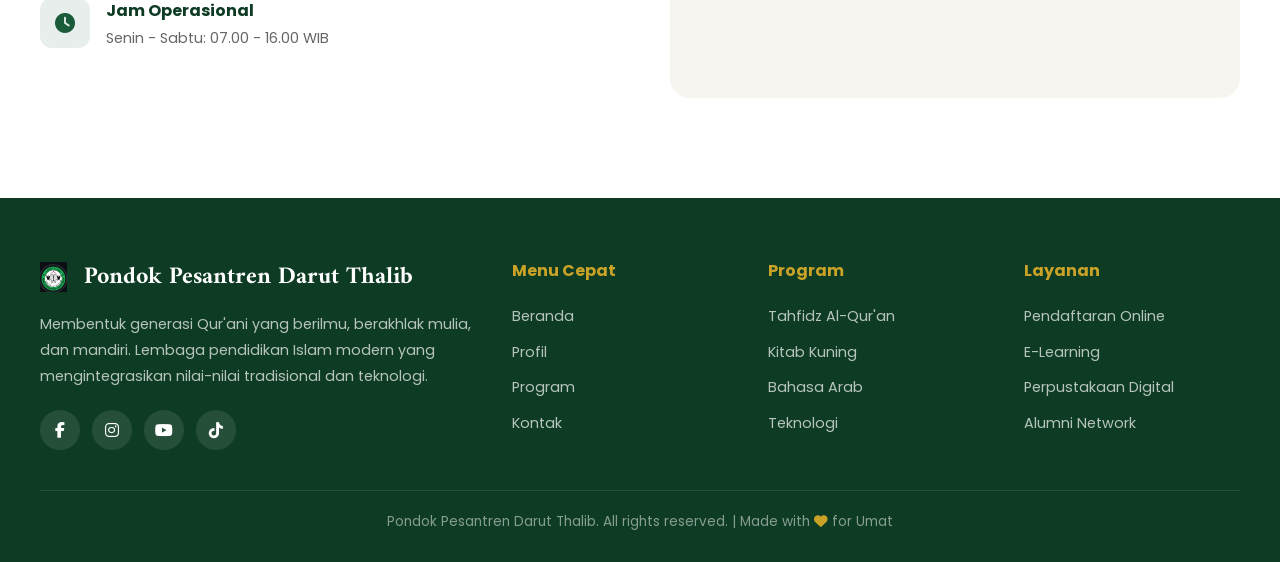
==== commit 641b577a: "update terbaru" ====
--- a/index.html
+++ b/index.html
@@ -6,1152 +6,9 @@
     <title>Pondok Pesantren Darut Thalib</title>
     <link href="https://cdnjs.cloudflare.com/ajax/libs/font-awesome/6.4.0/css/all.min.css" rel="stylesheet">
     <link href="https://fonts.googleapis.com/css2?family=Amiri:wght@400;700&family=Poppins:wght@300;400;500;600;700&display=swap" rel="stylesheet">
+    <link rel="stylesheet" href="style.css">
     <style>
-        :root {
-            --primary-green: #1a5c3a;
-            --dark-green: #0d3b23;
-            --light-green: #2d8a5e;
-            --accent-gold: #c9a227;
-            --cream: #f8f5f0;
-            --white: #ffffff;
-            --text-dark: #1a1a1a;
-            --text-gray: #666666;
-        }
-
-        * {
-            margin: 0;
-            padding: 0;
-            box-sizing: border-box;
-        }
-
-        html, body {
-            font-family: 'Poppins', sans-serif;
-            color: var(--text-dark);
-            line-height: 1.6;
-            overflow-x: hidden;
-        }
-
-        /* Scrollbar */
-        ::-webkit-scrollbar {
-            width: 8px;
-        }
-        ::-webkit-scrollbar-track {
-            background: var(--cream);
-        }
-        ::-webkit-scrollbar-thumb {
-            background: var(--primary-green);
-            border-radius: 4px;
-        }
-
-        /* Navigation */
-        .navbar {
-            position: fixed;
-            top: 0;
-            width: 100%;
-            z-index: 1000;
-            background: rgba(13, 59, 35, 0.95);
-            backdrop-filter: blur(10px);
-            padding: 15px 0;
-            transition: all 0.3s ease;
-        }
-
-        .nav-container {
-            max-width: 1200px;
-            margin: 0 auto;
-            padding: 0 20px;
-            display: flex;
-            justify-content: space-between;
-            align-items: center;
-        }
-
-        .logo {
-            display: flex;
-            align-items: center;
-            gap: 12px;
-            color: var(--white);
-            text-decoration: none;
-        }
-
-        .logo-icon {
-            width: 45px;
-            height: 45px;
-            background: var(--accent-gold);
-            border-radius: 50%;
-            display: flex;
-            align-items: center;
-            justify-content: center;
-            font-size: 20px;
-            color: var(--dark-green);
-        }
-
-        .logo-text h1 {
-            font-family: 'Amiri', serif;
-            font-size: 1.4rem;
-            font-weight: 700;
-            line-height: 1.2;
-        }
-
-        .logo-text span {
-            font-size: 0.75rem;
-            opacity: 0.9;
-            font-weight: 300;
-        }
-
-        .nav-links {
-            display: flex;
-            list-style: none;
-            gap: 8px;
-            align-items: center;
-        }
-
-        .nav-links a {
-            color: var(--white);
-            text-decoration: none;
-            font-size: 0.85rem;
-            font-weight: 500;
-            padding: 8px 14px;
-            border-radius: 25px;
-            transition: all 0.3s ease;
-            position: relative;
-            cursor: pointer;
-        }
-
-        .nav-links a:hover {
-            background: rgba(255,255,255,0.1);
-            color: var(--accent-gold);
-        }
-
-        .nav-links a.active {
-            background: var(--accent-gold);
-            color: var(--dark-green);
-        }
-
-        .mobile-menu-btn {
-            display: none;
-            background: none;
-            border: none;
-            color: var(--white);
-            font-size: 24px;
-            cursor: pointer;
-        }
-
-        /* Hero Section */
-        .hero {
-            min-height: 100vh;
-            background: linear-gradient(135deg, rgba(13, 59, 35, 0.92) 0%, rgba(26, 92, 58, 0.88) 100%),
-                        url('Screenshot 2026-06-24 204547.png') center/cover;
-            display: flex;
-            align-items: center;
-            justify-content: center;
-            text-align: center;
-            padding: 120px 20px 60px;
-            position: relative;
-            overflow: hidden;
-        }
-
-        .hero::before {
-            content: '';
-            position: absolute;
-            top: 0;
-            left: 0;
-            right: 0;
-            bottom: 0;
-            background: url("data:image/svg+xml,%3Csvg width='60' height='60' viewBox='0 0 60 60' xmlns='http://www.w3.org/2000/svg'%3E%3Cg fill='none' fill-rule='evenodd'%3E%3Cg fill='%23ffffff' fill-opacity='0.03'%3E%3Cpath d='M36 34v-4h-2v4h-4v2h4v4h2v-4h4v-2h-4zm0-30V0h-2v4h-4v2h4v4h2V6h4V4h-4zM6 34v-4H4v4H0v2h4v4h2v-4h4v-2H6zM6 4V0H4v4H0v2h4v4h2V6h4V4H6z'/%3E%3C/g%3E%3C/g%3E%3C/svg%3E");
-            opacity: 0.5;
-        }
-
-        .hero-content {
-            position: relative;
-            z-index: 2;
-            max-width: 800px;
-        }
-
-        .hero-badge {
-            display: inline-block;
-            background: rgba(201, 162, 39, 0.2);
-            border: 1px solid var(--accent-gold);
-            color: var(--accent-gold);
-            padding: 8px 24px;
-            border-radius: 50px;
-            font-size: 0.9rem;
-            font-weight: 500;
-            margin-bottom: 24px;
-            animation: fadeInDown 1s ease;
-        }
-
-        .hero h2 {
-            font-family: 'Amiri', serif;
-            font-size: 3.5rem;
-            color: var(--white);
-            margin-bottom: 16px;
-            line-height: 1.2;
-            animation: fadeInUp 1s ease 0.2s both;
-        }
-
-        .hero p {
-            font-size: 1.2rem;
-            color: rgba(255,255,255,0.85);
-            margin-bottom: 40px;
-            font-weight: 300;
-            animation: fadeInUp 1s ease 0.4s both;
-        }
-
-        .hero-buttons {
-            display: flex;
-            gap: 16px;
-            justify-content: center;
-            flex-wrap: wrap;
-            animation: fadeInUp 1s ease 0.6s both;
-        }
-
-        .btn {
-            padding: 14px 36px;
-            border-radius: 50px;
-            font-weight: 600;
-            font-size: 0.95rem;
-            text-decoration: none;
-            transition: all 0.3s ease;
-            display: inline-flex;
-            align-items: center;
-            gap: 8px;
-            cursor: pointer;
-            border: none;
-        }
-
-        .btn-primary {
-            background: var(--accent-gold);
-            color: var(--dark-green);
-        }
-
-        .btn-primary:hover {
-            background: #d4af37;
-            transform: translateY(-2px);
-            box-shadow: 0 10px 30px rgba(201, 162, 39, 0.3);
-        }
-
-        .btn-outline {
-            background: transparent;
-            color: var(--white);
-            border: 2px solid rgba(255,255,255,0.3);
-        }
-
-        .btn-outline:hover {
-            background: rgba(255,255,255,0.1);
-            border-color: var(--white);
-        }
-
-        .hero-stats {
-            display: flex;
-            justify-content: center;
-            gap: 60px;
-            margin-top: 60px;
-            animation: fadeInUp 1s ease 0.8s both;
-        }
-
-        .stat-item {
-            text-align: center;
-        }
-
-        .stat-number {
-            font-family: 'Amiri', serif;
-            font-size: 2.5rem;
-            color: var(--accent-gold);
-            font-weight: 700;
-        }
-
-        .stat-label {
-            color: rgba(255,255,255,0.7);
-            font-size: 0.9rem;
-        }
-
-        /* Section Styles */
-        section {
-            padding: 100px 20px;
-        }
-
-        .container {
-            max-width: 1200px;
-            margin: 0 auto;
-        }
-
-        .section-header {
-            text-align: center;
-            margin-bottom: 60px;
-        }
-
-        .section-header h2 {
-            font-family: 'Amiri', serif;
-            font-size: 2.5rem;
-            color: var(--dark-green);
-            margin-bottom: 12px;
-        }
-
-        .section-header .divider {
-            width: 60px;
-            height: 4px;
-            background: var(--accent-gold);
-            margin: 0 auto 16px;
-            border-radius: 2px;
-        }
-
-        .section-header p {
-            color: var(--text-gray);
-            max-width: 600px;
-            margin: 0 auto;
-        }
-
-        /* About Section */
-        .about {
-            background: var(--cream);
-        }
-
-        .about-grid {
-            display: grid;
-            grid-template-columns: 1fr 1fr;
-            gap: 60px;
-            align-items: center;
-        }
-
-        .about-image {
-            position: relative;
-        }
-
-        .about-image img {
-            width: 100%;
-            border-radius: 20px;
-            box-shadow: 0 20px 60px rgba(0,0,0,0.15);
-        }
-
-        .about-image::before {
-            content: '';
-            position: absolute;
-            top: -20px;
-            left: -20px;
-            width: 100%;
-            height: 100%;
-            border: 3px solid var(--accent-gold);
-            border-radius: 20px;
-            z-index: -1;
-        }
-
-        .about-content h3 {
-            font-family: 'Amiri', serif;
-            font-size: 2rem;
-            color: var(--dark-green);
-            margin-bottom: 20px;
-        }
-
-        .about-content p {
-            color: var(--text-gray);
-            margin-bottom: 20px;
-            text-align: justify;
-        }
-
-        .vision-mission {
-            display: grid;
-            grid-template-columns: 1fr 1fr;
-            gap: 20px;
-            margin-top: 30px;
-        }
-
-        .vm-card {
-            background: var(--white);
-            padding: 24px;
-            border-radius: 16px;
-            border-left: 4px solid var(--primary-green);
-            box-shadow: 0 4px 20px rgba(0,0,0,0.05);
-        }
-
-        .vm-card h4 {
-            color: var(--primary-green);
-            margin-bottom: 8px;
-            display: flex;
-            align-items: center;
-            gap: 8px;
-        }
-
-        .vm-card p {
-            font-size: 0.9rem;
-            margin: 0;
-        }
-
-        /* Programs Section */
-        .programs {
-            background: var(--white);
-        }
-
-        .programs-grid {
-            display: grid;
-            grid-template-columns: repeat(auto-fit, minmax(300px, 1fr));
-            gap: 30px;
-        }
-
-        .program-card {
-            background: var(--white);
-            border-radius: 20px;
-            padding: 40px 30px;
-            text-align: center;
-            border: 1px solid rgba(26, 92, 58, 0.1);
-            transition: all 0.3s ease;
-            position: relative;
-            overflow: hidden;
-        }
-
-        .program-card::before {
-            content: '';
-            position: absolute;
-            top: 0;
-            left: 0;
-            width: 100%;
-            height: 4px;
-            background: var(--primary-green);
-            transform: scaleX(0);
-            transition: transform 0.3s ease;
-        }
-
-        .program-card:hover {
-            transform: translateY(-8px);
-            box-shadow: 0 20px 50px rgba(26, 92, 58, 0.1);
-        }
-
-        .program-card:hover::before {
-            transform: scaleX(1);
-        }
-
-        .program-icon {
-            width: 70px;
-            height: 70px;
-            background: rgba(26, 92, 58, 0.1);
-            border-radius: 50%;
-            display: flex;
-            align-items: center;
-            justify-content: center;
-            margin: 0 auto 20px;
-            font-size: 28px;
-            color: var(--primary-green);
-            transition: all 0.3s ease;
-        }
-
-        .program-card:hover .program-icon {
-            background: var(--primary-green);
-            color: var(--white);
-        }
-
-        .program-card h3 {
-            font-family: 'Amiri', serif;
-            font-size: 1.3rem;
-            color: var(--dark-green);
-            margin-bottom: 12px;
-        }
-
-        .program-card p {
-            color: var(--text-gray);
-            font-size: 0.9rem;
-        }
-
-        /* Facilities Section */
-        .facilities {
-            background: var(--cream);
-        }
-
-        .facilities-grid {
-            display: grid;
-            grid-template-columns: repeat(auto-fit, minmax(250px, 1fr));
-            gap: 24px;
-        }
-
-        .facility-card {
-            position: relative;
-            border-radius: 16px;
-            overflow: hidden;
-            height: 280px;
-            cursor: pointer;
-        }
-
-        .facility-card img {
-            width: 100%;
-            height: 100%;
-            object-fit: cover;
-            transition: transform 0.5s ease;
-        }
-
-        .facility-card:hover img {
-            transform: scale(1.1);
-        }
-
-        .facility-overlay {
-            position: absolute;
-            bottom: 0;
-            left: 0;
-            right: 0;
-            background: linear-gradient(to top, rgba(13, 59, 35, 0.95), transparent);
-            padding: 30px 20px 20px;
-            color: var(--white);
-            transform: translateY(20px);
-            transition: transform 0.3s ease;
-        }
-
-        .facility-card:hover .facility-overlay {
-            transform: translateY(0);
-        }
-
-        .facility-overlay h3 {
-            font-size: 1.1rem;
-            margin-bottom: 4px;
-        }
-
-        .facility-overlay p {
-            font-size: 0.85rem;
-            opacity: 0.8;
-        }
-
-        /* Teachers Section */
-        .teachers {
-            background: var(--white);
-        }
-
-        .teachers-grid {
-            display: grid;
-            grid-template-columns: repeat(auto-fit, minmax(280px, 1fr));
-            gap: 30px;
-        }
-
-        .teacher-card {
-            background: var(--white);
-            border-radius: 20px;
-            overflow: hidden;
-            box-shadow: 0 10px 40px rgba(0,0,0,0.08);
-            transition: all 0.3s ease;
-        }
-
-        .teacher-card:hover {
-            transform: translateY(-5px);
-            box-shadow: 0 20px 60px rgba(0,0,0,0.12);
-        }
-
-        .teacher-image {
-            height: 280px;
-            background: linear-gradient(135deg, var(--primary-green), var(--dark-green));
-            display: flex;
-            align-items: center;
-            justify-content: center;
-            position: relative;
-            overflow: hidden;
-        }
-
-        .teacher-image i {
-            font-size: 80px;
-            color: rgba(255,255,255,0.2);
-        }
-
-        .teacher-info {
-            padding: 24px;
-            text-align: center;
-        }
-
-        .teacher-info h3 {
-            font-family: 'Amiri', serif;
-            color: var(--dark-green);
-            font-size: 1.2rem;
-            margin-bottom: 4px;
-        }
-
-        .teacher-info .role {
-            color: var(--accent-gold);
-            font-size: 0.85rem;
-            font-weight: 600;
-            margin-bottom: 12px;
-        }
-
-        .teacher-info p {
-            color: var(--text-gray);
-            font-size: 0.85rem;
-        }
-
-        /* News Section */
-        .news {
-            background: var(--cream);
-        }
-
-        .news-grid {
-            display: grid;
-            grid-template-columns: repeat(auto-fit, minmax(320px, 1fr));
-            gap: 30px;
-        }
-
-        .news-card {
-            background: var(--white);
-            border-radius: 16px;
-            overflow: hidden;
-            box-shadow: 0 4px 20px rgba(0,0,0,0.05);
-            transition: all 0.3s ease;
-        }
-
-        .news-card:hover {
-            transform: translateY(-5px);
-            box-shadow: 0 15px 40px rgba(0,0,0,0.1);
-        }
-
-        .news-image {
-            height: 200px;
-            background: linear-gradient(135deg, var(--primary-green), var(--light-green));
-            display: flex;
-            align-items: center;
-            justify-content: center;
-        }
-
-        .news-image i {
-            font-size: 50px;
-            color: rgba(255,255,255,0.3);
-        }
-
-        .news-content {
-            padding: 24px;
-        }
-
-        .news-date {
-            display: inline-block;
-            background: rgba(26, 92, 58, 0.1);
-            color: var(--primary-green);
-            padding: 4px 12px;
-            border-radius: 20px;
-            font-size: 0.75rem;
-            font-weight: 600;
-            margin-bottom: 12px;
-        }
-
-        .news-content h3 {
-            color: var(--dark-green);
-            font-size: 1.1rem;
-            margin-bottom: 8px;
-            line-height: 1.4;
-        }
-
-        .news-content p {
-            color: var(--text-gray);
-            font-size: 0.9rem;
-            margin-bottom: 16px;
-        }
-
-        .read-more {
-            color: var(--primary-green);
-            text-decoration: none;
-            font-weight: 600;
-            font-size: 0.9rem;
-            display: inline-flex;
-            align-items: center;
-            gap: 6px;
-        }
-
-        .read-more:hover {
-            color: var(--accent-gold);
-        }
-
-        /* Gallery Section */
-        .gallery {
-            background: var(--white);
-        }
-
-        .gallery-grid {
-            display: grid;
-            grid-template-columns: repeat(auto-fit, minmax(250px, 1fr));
-            gap: 16px;
-        }
-
-        .gallery-item {
-            position: relative;
-            border-radius: 16px;
-            overflow: hidden;
-            height: 250px;
-            cursor: pointer;
-        }
-
-        .gallery-item img {
-            width: 100%;
-            height: 100%;
-            object-fit: cover;
-            transition: transform 0.5s ease;
-        }
-
-        .gallery-item:hover img {
-            transform: scale(1.1);
-        }
-
-        .gallery-overlay {
-            position: absolute;
-            inset: 0;
-            background: rgba(13, 59, 35, 0.7);
-            display: flex;
-            align-items: center;
-            justify-content: center;
-            opacity: 0;
-            transition: opacity 0.3s ease;
-        }
-
-        .gallery-item:hover .gallery-overlay {
-            opacity: 1;
-        }
-
-        .gallery-overlay i {
-            color: var(--white);
-            font-size: 32px;
-        }
-
-        /* Alumni Section */
-        .alumni {
-            background: var(--cream);
-        }
-
-        .alumni-grid {
-            display: grid;
-            grid-template-columns: repeat(auto-fit, minmax(300px, 1fr));
-            gap: 30px;
-        }
-
-        .alumni-card {
-            background: var(--white);
-            padding: 40px 30px;
-            border-radius: 20px;
-            text-align: center;
-            box-shadow: 0 10px 40px rgba(0,0,0,0.05);
-            position: relative;
-        }
-
-        .alumni-card::before {
-            content: '\201C';
-            font-family: 'Amiri', serif;
-            font-size: 80px;
-            color: var(--accent-gold);
-            opacity: 0.3;
-            position: absolute;
-            top: 10px;
-            left: 20px;
-            line-height: 1;
-        }
-
-        .alumni-avatar {
-            width: 80px;
-            height: 80px;
-            background: linear-gradient(135deg, var(--primary-green), var(--dark-green));
-            border-radius: 50%;
-            display: flex;
-            align-items: center;
-            justify-content: center;
-            margin: 0 auto 20px;
-            font-size: 32px;
-            color: var(--white);
-        }
-
-        .alumni-card p {
-            color: var(--text-gray);
-            font-style: italic;
-            margin-bottom: 20px;
-            line-height: 1.8;
-        }
-
-        .alumni-card h4 {
-            color: var(--dark-green);
-            font-size: 1.1rem;
-        }
-
-        .alumni-card .career {
-            color: var(--accent-gold);
-            font-size: 0.85rem;
-            font-weight: 600;
-        }
-
-        /* Contact Section */
-        .contact {
-            background: var(--white);
-        }
-
-        .contact-grid {
-            display: grid;
-            grid-template-columns: 1fr 1fr;
-            gap: 60px;
-        }
-
-        .contact-info h3 {
-            font-family: 'Amiri', serif;
-            font-size: 1.8rem;
-            color: var(--dark-green);
-            margin-bottom: 24px;
-        }
-
-        .contact-item {
-            display: flex;
-            align-items: flex-start;
-            gap: 16px;
-            margin-bottom: 24px;
-        }
-
-        .contact-icon {
-            width: 50px;
-            height: 50px;
-            background: rgba(26, 92, 58, 0.1);
-            border-radius: 12px;
-            display: flex;
-            align-items: center;
-            justify-content: center;
-            color: var(--primary-green);
-            font-size: 20px;
-            flex-shrink: 0;
-        }
-
-        .contact-item div h4 {
-            color: var(--dark-green);
-            margin-bottom: 4px;
-            font-size: 1rem;
-        }
-
-        .contact-item div p {
-            color: var(--text-gray);
-            font-size: 0.9rem;
-        }
-
-        .contact-item div a {
-            color: var(--primary-green);
-            text-decoration: none;
-        }
-
-        .contact-item div a:hover {
-            color: var(--accent-gold);
-        }
-
-        .map-container {
-            background: var(--cream);
-            border-radius: 20px;
-            height: 100%;
-            min-height: 400px;
-            display: flex;
-            align-items: center;
-            justify-content: center;
-            position: relative;
-            overflow: hidden;
-        }
-
-        .map-placeholder {
-            text-align: center;
-            color: var(--text-gray);
-        }
-
-        .map-placeholder i {
-            font-size: 60px;
-            color: var(--primary-green);
-            margin-bottom: 16px;
-        }
-
-        .contact-form {
-            margin-top: 40px;
-        }
-
-        .contact-form .form-group input,
-        .contact-form .form-group textarea {
-            background: var(--cream);
-            border: 1px solid rgba(26, 92, 58, 0.1);
-            color: var(--text-dark);
-            width: 100%;
-            padding: 14px 18px;
-            border-radius: 12px;
-            font-family: 'Poppins', sans-serif;
-            font-size: 0.95rem;
-            transition: all 0.3s ease;
-            margin-bottom: 16px;
-        }
-
-        .contact-form .form-group input::placeholder,
-        .contact-form .form-group textarea::placeholder {
-            color: var(--text-gray);
-        }
-
-        .contact-form .form-group input:focus,
-        .contact-form .form-group textarea:focus {
-            outline: none;
-            border-color: var(--primary-green);
-        }
-
-        .contact-form .form-group textarea {
-            resize: vertical;
-            min-height: 120px;
-        }
-
-        .contact-form button {
-            width: 100%;
-            padding: 16px;
-            background: var(--accent-gold);
-            color: var(--dark-green);
-            border: none;
-            border-radius: 12px;
-            font-size: 1rem;
-            font-weight: 700;
-            cursor: pointer;
-            transition: all 0.3s ease;
-            display: flex;
-            align-items: center;
-            justify-content: center;
-            gap: 8px;
-        }
-
-        .contact-form button:hover {
-            background: #d4af37;
-            transform: translateY(-2px);
-            box-shadow: 0 10px 30px rgba(201, 162, 39, 0.3);
-        }
-
-        /* Footer */
-        .footer {
-            background: var(--dark-green);
-            color: var(--white);
-            padding: 60px 20px 30px;
-        }
-
-        .footer-grid {
-            display: grid;
-            grid-template-columns: 2fr 1fr 1fr 1fr;
-            gap: 40px;
-            margin-bottom: 40px;
-        }
-
-        .footer-brand h3 {
-            font-family: 'Amiri', serif;
-            font-size: 1.5rem;
-            margin-bottom: 16px;
-        }
-
-        .footer-brand p {
-            color: rgba(255,255,255,0.7);
-            font-size: 0.9rem;
-            line-height: 1.8;
-        }
-
-        .footer-links h4 {
-            font-size: 1rem;
-            margin-bottom: 20px;
-            color: var(--accent-gold);
-        }
-
-        .footer-links ul {
-            list-style: none;
-        }
-
-        .footer-links li {
-            margin-bottom: 10px;
-        }
-
-        .footer-links a {
-            color: rgba(255,255,255,0.7);
-            text-decoration: none;
-            font-size: 0.9rem;
-            transition: color 0.3s ease;
-            cursor: pointer;
-        }
-
-        .footer-links a:hover {
-            color: var(--accent-gold);
-        }
-
-        .social-links {
-            display: flex;
-            gap: 12px;
-            margin-top: 20px;
-        }
-
-        .social-links a {
-            width: 40px;
-            height: 40px;
-            background: rgba(255,255,255,0.1);
-            border-radius: 50%;
-            display: flex;
-            align-items: center;
-            justify-content: center;
-            color: var(--white);
-            text-decoration: none;
-            transition: all 0.3s ease;
-        }
-
-        .social-links a:hover {
-            background: var(--accent-gold);
-            color: var(--dark-green);
-            transform: translateY(-3px);
-        }
-
-        .footer-bottom {
-            border-top: 1px solid rgba(255,255,255,0.1);
-            padding-top: 20px;
-            text-align: center;
-            color: rgba(255,255,255,0.5);
-            font-size: 0.85rem;
-        }
-
-        /* Animations */
-        @keyframes fadeInUp {
-            from {
-                opacity: 0;
-                transform: translateY(30px);
-            }
-            to {
-                opacity: 1;
-                transform: translateY(0);
-            }
-        }
-
-        @keyframes fadeInDown {
-            from {
-                opacity: 0;
-                transform: translateY(-30px);
-            }
-            to {
-                opacity: 1;
-                transform: translateY(0);
-            }
-        }
-
-        /* Scroll Reveal */
-        .reveal {
-            opacity: 0;
-            transform: translateY(30px);
-            transition: all 0.8s ease;
-        }
-
-        .reveal.active {
-            opacity: 1;
-            transform: translateY(0);
-        }
-
-        /* Responsive */
-        @media (max-width: 992px) {
-            .nav-links {
-                display: none;
-                position: absolute;
-                top: 100%;
-                left: 0;
-                right: 0;
-                background: var(--dark-green);
-                flex-direction: column;
-                padding: 20px;
-                gap: 10px;
-            }
-
-            .nav-links.active {
-                display: flex;
-            }
-
-            .mobile-menu-btn {
-                display: block;
-            }
-
-            .hero h2 {
-                font-size: 2.5rem;
-            }
-
-            .about-grid,
-            .contact-grid {
-                grid-template-columns: 1fr;
-            }
-
-            .footer-grid {
-                grid-template-columns: 1fr 1fr;
-            }
-
-            .hero-stats {
-                gap: 30px;
-            }
-        }
-
-        @media (max-width: 576px) {
-            .hero h2 {
-                font-size: 2rem;
-            }
-
-            .hero p {
-                font-size: 1rem;
-            }
-
-            .section-header h2 {
-                font-size: 1.8rem;
-            }
-
-            .footer-grid {
-                grid-template-columns: 1fr;
-            }
-
-            .vision-mission {
-                grid-template-columns: 1fr;
-            }
-        }
-
-        /* Back to Top */
-        .back-to-top {
-            position: fixed;
-            bottom: 30px;
-            right: 30px;
-            width: 50px;
-            height: 50px;
-            background: var(--primary-green);
-            color: var(--white);
-            border: none;
-            border-radius: 50%;
-            cursor: pointer;
-            display: flex;
-            align-items: center;
-            justify-content: center;
-            font-size: 20px;
-            opacity: 0;
-            visibility: hidden;
-            transition: all 0.3s ease;
-            z-index: 999;
-            box-shadow: 0 4px 15px rgba(0,0,0,0.2);
-        }
-
-        .back-to-top.visible {
-            opacity: 1;
-            visibility: visible;
-        }
-
-        .back-to-top:hover {
-            background: var(--accent-gold);
-            color: var(--dark-green);
-            transform: translateY(-3px);
-        }
-
-        /* Loading Animation */
-        .loader {
-            position: fixed;
-            inset: 0;
-            background: var(--dark-green);
-            display: flex;
-            align-items: center;
-            justify-content: center;
-            z-index: 9999;
-            transition: opacity 0.5s ease, visibility 0.5s ease;
-        }
-
-        .loader.hidden {
-            opacity: 0;
-            visibility: hidden;
-        }
-
-        .loader-content {
-            text-align: center;
-        }
-
-        .loader-icon {
-            font-size: 60px;
-            color: var(--accent-gold);
-            animation: pulse 1.5s ease infinite;
-        }
-
-        .loader-text {
-            color: var(--white);
-            margin-top: 16px;
-            font-family: 'Amiri', serif;
-            font-size: 1.5rem;
-        }
-
-        @keyframes pulse {
-            0%, 100% { transform: scale(1); }
-            50% { transform: scale(1.1); }
-        }
+    
     </style>
 <base target="_blank">
 </head>
@@ -1160,7 +17,7 @@
     <!-- Loading Screen -->
     <div class="loader" id="loader">
         <div class="loader-content">
-            <div class="loader-icon"><i class="fas fa-mosque"></i></div>
+            <img src="Screenshot 2026-06-24 203849.png" alt="Logo Darut Thalib" class="loader-logo">
             <div class="loader-text">Pondok Pesantren Darut Thalib</div>
         </div>
     </div>
@@ -1169,7 +26,7 @@
     <nav class="navbar" id="navbar">
         <div class="nav-container">
             <a class="logo" onclick="scrollToSection('home')">
-                <div class="logo-icon"><i class="fas fa-mosque"></i></div>
+                <img src="Screenshot 2026-06-24 203849.png" alt="Logo Darut Thalib">
                 <div class="logo-text">
                     <h1>Darut Thalib</h1>
                     <span>Pondok Pesantren Modern</span>
@@ -1195,7 +52,7 @@
     <!-- Hero Section -->
     <section class="hero" id="home">
         <div class="hero-content">
-            <div class="hero-badge"> Pesantren Modern Berbasis Al-Qur'an</div>
+            <div class="hero-badge">✨ Pesantren Modern Berbasis Al-Qur'an</div>
             <h2>Pondok Pesantren Darut Thalib</h2>
             <p>Membentuk Generasi Qur'ani yang Berilmu, Berakhlak Mulia, dan Mandiri untuk Kemaslahatan Umat</p>
             <div class="hero-buttons">
@@ -1288,7 +145,7 @@
                     <h3>Pendidikan Formal</h3>
                     <p>Program SMP, SMA, dan MA dengan kurikulum nasional yang terintegrasi dengan nilai-nilai keislaman dan kepesantrenan.</p>
                 </div>
-                
+              
                 <div class="program-card reveal">
                     <div class="program-icon"><i class="fas fa-hands-praying"></i></div>
                     <h3>Kepemimpinan & Dakwah</h3>
@@ -1328,7 +185,7 @@
                         <p>Ruang kelas ber-AC dengan fasilitas multimedia lengkap</p>
                     </div>
                 </div>
-               
+              
                 <div class="facility-card reveal">
                     <img src="https://images.unsplash.com/photo-1507842217343-583bb7270b66?w=600" alt="Perpustakaan">
                     <div class="facility-overlay">
@@ -1361,9 +218,9 @@
                         <i class="fas fa-user-tie"></i>
                     </div>
                     <div class="teacher-info">
-                        <h3>KH. Ahmad Fauzi</h3>
-                        <div class="role">Pengasuh & Pembina</div>
-                        <p>Lulusan Universitas Al-Azhar Kairo, berpengalaman lebih dari 30 tahun dalam dunia pendidikan pesantren.</p>
+                        <h3>Ustadz.Boby gustiadi</h3>
+                        <div class="role">Pimpinan pondok pesantren darut thalib</div>
+                        <p>Lulusan pondok pesantren darus salam auduri sumani.</p>
                     </div>
                 </div>
                 <div class="teacher-card reveal">
@@ -1371,7 +228,7 @@
                         <i class="fas fa-user-tie"></i>
                     </div>
                     <div class="teacher-info">
-                        <h3>Ustadz Dr. Muhammad z</h3>
+                        <h3>Ustadz Dr. Muhammad Hafiz</h3>
                         <div class="role">Kepala Madrasah</div>
                         <p>Ph.D dalam Studi Islam dari UIN Jakarta, spesialisasi dalam pendidikan Islam dan manajemen pesantren.</p>
                     </div>
@@ -1381,7 +238,7 @@
                         <i class="fas fa-user-tie"></i>
                     </div>
                     <div class="teacher-info">
-                        <h3>Ustadzah </h3>
+                        <h3>Ustadzah Sarah Aminah</h3>
                         <div class="role">Koordinator Tahfidz</div>
                         <p>Hafizhah 30 Juz, lulusan LIPIA Jakarta dengan spesialisasi dalam metodologi tahfidz anak dan remaja.</p>
                     </div>
@@ -1423,7 +280,7 @@
                         <span class="news-date">10 Juni 2026</span>
                         <h3>Peringatan Hari Santri Nasional 2026</h3>
                         <p>Rangkaian acara peringatan Hari Santri dengan berbagai lomba keagamaan dan seminar motivasi.</p>
-                        <a href="#" class="read-more">Baca Selengkapnya <i class="fas fa-arrow-right"></i></a>
+                        <a href="lomba.html" class="read-more">Baca Selengkapnya <i class="fas fa-arrow-right"></i></a>
                     </div>
                 </div>
             </div>
@@ -1479,7 +336,7 @@
                 <div class="alumni-card reveal">
                     <div class="alumni-avatar"><i class="fas fa-user"></i></div>
                     <p>"Pondok Pesantren Darut Thalib mengajarkan saya tidak hanya ilmu agama, tetapi juga keberanian untuk berkarya. Ilmu tahfidz dan kepemimpinan yang saya dapat sangat membantu karir saya sebagai dosen dan pengusaha."</p>
-                    <h4>febru ferdiansyah, S.Pd.I, M.Pd</h4>
+                    <h4>Ahmad Rizky, S.Pd.I, M.Pd</h4>
                     <div class="career">Dosen & Pengusaha Syariah</div>
                 </div>
                 <div class="alumni-card reveal">
@@ -1513,14 +370,14 @@
                         <div class="contact-icon"><i class="fas fa-map-marker-alt"></i></div>
                         <div>
                             <h4>Alamat</h4>
-                            <p>laing,kecamatan tanjung harapan,kota solok, Indonesia</p>
+                            <p>Jl. Pesantren No. 123, Kecamatan Islamic, Kota Ilmu, Indonesia</p>
                         </div>
                     </div>
                     <div class="contact-item">
                         <div class="contact-icon"><i class="fab fa-whatsapp"></i></div>
                         <div>
                             <h4>WhatsApp</h4>
-                            <p><a href="https://wa.me/6282287196964" target="_blank">+62 822-8719-6964</a></p>
+                            <p><a href="https://wa.me/6281234567890" target="_blank">+62 812-3456-7890</a></p>
                         </div>
                     </div>
                     <div class="contact-item">
@@ -1538,7 +395,7 @@
                         </div>
                     </div>
 
-                   
+                    
                 </div>
                 <div class="map-container reveal">
                     <div class="map-placeholder">
@@ -1557,7 +414,7 @@
         <div class="container">
             <div class="footer-grid">
                 <div class="footer-brand">
-                    <h3><i class="fas fa-mosque"></i> Pondok Pesantren Darut Thalib</h3>
+                    <h3><img src="Screenshot 2026-06-24 203849.png" alt="Logo"> Pondok Pesantren Darut Thalib</h3>
                     <p>Membentuk generasi Qur'ani yang berilmu, berakhlak mulia, dan mandiri. Lembaga pendidikan Islam modern yang mengintegrasikan nilai-nilai tradisional dan teknologi.</p>
                     <div class="social-links">
                         <a href="#"><i class="fab fa-facebook-f"></i></a>
@@ -1581,13 +438,13 @@
                         <li><a onclick="scrollToSection('program')">Tahfidz Al-Qur'an</a></li>
                         <li><a onclick="scrollToSection('program')">Kitab Kuning</a></li>
                         <li><a onclick="scrollToSection('program')">Bahasa Arab</a></li>
-                        <li><a onclick="scrollToSection('program')">Bahasa inggris</a></li>
+                        <li><a onclick="scrollToSection('program')">Teknologi</a></li>
                     </ul>
                 </div>
                 <div class="footer-links">
                     <h4>Layanan</h4>
                     <ul>
-                        <li><a href="https://wa.me/6281234567890" target="_blank">Pendaftaran Online</a></li>
+                        <li><a href="https://wa.me/6282287196964" target="_blank">Pendaftaran Online</a></li>
                         <li><a href="#">E-Learning</a></li>
                         <li><a href="#">Perpustakaan Digital</a></li>
                         <li><a onclick="scrollToSection('alumni')">Alumni Network</a></li>
--- a/style.css
+++ b/style.css
@@ -0,0 +1,1153 @@
+    :root {
+            --primary-green: #1a5c3a;
+            --dark-green: #0d3b23;
+            --light-green: #2d8a5e;
+            --accent-gold: #c9a227;
+            --cream: #f8f5f0;
+            --white: #ffffff;
+            --text-dark: #1a1a1a;
+            --text-gray: #666666;
+        }
+
+        * {
+            margin: 0;
+            padding: 0;
+            box-sizing: border-box;
+        }
+
+        html, body {
+            font-family: 'Poppins', sans-serif;
+            color: var(--text-dark);
+            line-height: 1.6;
+            overflow-x: hidden;
+        }
+
+        /* Scrollbar */
+        ::-webkit-scrollbar {
+            width: 8px;
+        }
+        ::-webkit-scrollbar-track {
+            background: var(--cream);
+        }
+        ::-webkit-scrollbar-thumb {
+            background: var(--primary-green);
+            border-radius: 4px;
+        }
+
+        /* Navigation */
+        .navbar {
+            position: fixed;
+            top: 0;
+            width: 100%;
+            z-index: 1000;
+            background: rgba(13, 59, 35, 0.95);
+            backdrop-filter: blur(10px);
+            padding: 15px 0;
+            transition: all 0.3s ease;
+        }
+
+        .nav-container {
+            max-width: 1200px;
+            margin: 0 auto;
+            padding: 0 20px;
+            display: flex;
+            justify-content: space-between;
+            align-items: center;
+        }
+
+        .logo {
+            display: flex;
+            align-items: center;
+            gap: 12px;
+            color: var(--white);
+            text-decoration: none;
+            cursor: pointer;
+        }
+
+        .logo img {
+            height: 50px;
+            width: auto;
+            border-radius: 8px;
+        }
+
+        .logo-text h1 {
+            font-family: 'Amiri', serif;
+            font-size: 1.4rem;
+            font-weight: 700;
+            line-height: 1.2;
+        }
+
+        .logo-text span {
+            font-size: 0.75rem;
+            opacity: 0.9;
+            font-weight: 300;
+        }
+
+        .nav-links {
+            display: flex;
+            list-style: none;
+            gap: 8px;
+            align-items: center;
+        }
+
+        .nav-links a {
+            color: var(--white);
+            text-decoration: none;
+            font-size: 0.85rem;
+            font-weight: 500;
+            padding: 8px 14px;
+            border-radius: 25px;
+            transition: all 0.3s ease;
+            position: relative;
+            cursor: pointer;
+        }
+
+        .nav-links a:hover {
+            background: rgba(255,255,255,0.1);
+            color: var(--accent-gold);
+        }
+
+        .nav-links a.active {
+            background: var(--accent-gold);
+            color: var(--dark-green);
+        }
+
+        .mobile-menu-btn {
+            display: none;
+            background: none;
+            border: none;
+            color: var(--white);
+            font-size: 24px;
+            cursor: pointer;
+        }
+
+        /* Hero Section */
+        .hero {
+            min-height: 100vh;
+            background: linear-gradient(135deg, rgba(13, 59, 35, 0.92) 0%, rgba(26, 92, 58, 0.88) 100%),
+                        url('https://images.unsplash.com/photo-1564121211835-e88c852648ab?w=1920') center/cover;
+            display: flex;
+            align-items: center;
+            justify-content: center;
+            text-align: center;
+            padding: 120px 20px 60px;
+            position: relative;
+            overflow: hidden;
+        }
+
+        .hero::before {
+            content: '';
+            position: absolute;
+            top: 0;
+            left: 0;
+            right: 0;
+            bottom: 0;
+            background: url("data:image/svg+xml,%3Csvg width='60' height='60' viewBox='0 0 60 60' xmlns='http://www.w3.org/2000/svg'%3E%3Cg fill='none' fill-rule='evenodd'%3E%3Cg fill='%23ffffff' fill-opacity='0.03'%3E%3Cpath d='M36 34v-4h-2v4h-4v2h4v4h2v-4h4v-2h-4zm0-30V0h-2v4h-4v2h4v4h2V6h4V4h-4zM6 34v-4H4v4H0v2h4v4h2v-4h4v-2H6zM6 4V0H4v4H0v2h4v4h2V6h4V4H6z'/%3E%3C/g%3E%3C/g%3E%3C/svg%3E");
+            opacity: 0.5;
+        }
+
+        .hero-content {
+            position: relative;
+            z-index: 2;
+            max-width: 800px;
+        }
+
+        .hero-badge {
+            display: inline-block;
+            background: rgba(201, 162, 39, 0.2);
+            border: 1px solid var(--accent-gold);
+            color: var(--accent-gold);
+            padding: 8px 24px;
+            border-radius: 50px;
+            font-size: 0.9rem;
+            font-weight: 500;
+            margin-bottom: 24px;
+            animation: fadeInDown 1s ease;
+        }
+
+        .hero h2 {
+            font-family: 'Amiri', serif;
+            font-size: 3.5rem;
+            color: var(--white);
+            margin-bottom: 16px;
+            line-height: 1.2;
+            animation: fadeInUp 1s ease 0.2s both;
+        }
+
+        .hero p {
+            font-size: 1.2rem;
+            color: rgba(255,255,255,0.85);
+            margin-bottom: 40px;
+            font-weight: 300;
+            animation: fadeInUp 1s ease 0.4s both;
+        }
+
+        .hero-buttons {
+            display: flex;
+            gap: 16px;
+            justify-content: center;
+            flex-wrap: wrap;
+            animation: fadeInUp 1s ease 0.6s both;
+        }
+
+        .btn {
+            padding: 14px 36px;
+            border-radius: 50px;
+            font-weight: 600;
+            font-size: 0.95rem;
+            text-decoration: none;
+            transition: all 0.3s ease;
+            display: inline-flex;
+            align-items: center;
+            gap: 8px;
+            cursor: pointer;
+            border: none;
+        }
+
+        .btn-primary {
+            background: var(--accent-gold);
+            color: var(--dark-green);
+        }
+
+        .btn-primary:hover {
+            background: #d4af37;
+            transform: translateY(-2px);
+            box-shadow: 0 10px 30px rgba(201, 162, 39, 0.3);
+        }
+
+        .btn-outline {
+            background: transparent;
+            color: var(--white);
+            border: 2px solid rgba(255,255,255,0.3);
+        }
+
+        .btn-outline:hover {
+            background: rgba(255,255,255,0.1);
+            border-color: var(--white);
+        }
+
+        .hero-stats {
+            display: flex;
+            justify-content: center;
+            gap: 60px;
+            margin-top: 60px;
+            animation: fadeInUp 1s ease 0.8s both;
+        }
+
+        .stat-item {
+            text-align: center;
+        }
+
+        .stat-number {
+            font-family: 'Amiri', serif;
+            font-size: 2.5rem;
+            color: var(--accent-gold);
+            font-weight: 700;
+        }
+
+        .stat-label {
+            color: rgba(255,255,255,0.7);
+            font-size: 0.9rem;
+        }
+
+        /* Section Styles */
+        section {
+            padding: 100px 20px;
+        }
+
+        .container {
+            max-width: 1200px;
+            margin: 0 auto;
+        }
+
+        .section-header {
+            text-align: center;
+            margin-bottom: 60px;
+        }
+
+        .section-header h2 {
+            font-family: 'Amiri', serif;
+            font-size: 2.5rem;
+            color: var(--dark-green);
+            margin-bottom: 12px;
+        }
+
+        .section-header .divider {
+            width: 60px;
+            height: 4px;
+            background: var(--accent-gold);
+            margin: 0 auto 16px;
+            border-radius: 2px;
+        }
+
+        .section-header p {
+            color: var(--text-gray);
+            max-width: 600px;
+            margin: 0 auto;
+        }
+
+        /* About Section */
+        .about {
+            background: var(--cream);
+        }
+
+        .about-grid {
+            display: grid;
+            grid-template-columns: 1fr 1fr;
+            gap: 60px;
+            align-items: center;
+        }
+
+        .about-image {
+            position: relative;
+        }
+
+        .about-image img {
+            width: 100%;
+            border-radius: 20px;
+            box-shadow: 0 20px 60px rgba(0,0,0,0.15);
+        }
+
+        .about-image::before {
+            content: '';
+            position: absolute;
+            top: -20px;
+            left: -20px;
+            width: 100%;
+            height: 100%;
+            border: 3px solid var(--accent-gold);
+            border-radius: 20px;
+            z-index: -1;
+        }
+
+        .about-content h3 {
+            font-family: 'Amiri', serif;
+            font-size: 2rem;
+            color: var(--dark-green);
+            margin-bottom: 20px;
+        }
+
+        .about-content p {
+            color: var(--text-gray);
+            margin-bottom: 20px;
+            text-align: justify;
+        }
+
+        .vision-mission {
+            display: grid;
+            grid-template-columns: 1fr 1fr;
+            gap: 20px;
+            margin-top: 30px;
+        }
+
+        .vm-card {
+            background: var(--white);
+            padding: 24px;
+            border-radius: 16px;
+            border-left: 4px solid var(--primary-green);
+            box-shadow: 0 4px 20px rgba(0,0,0,0.05);
+        }
+
+        .vm-card h4 {
+            color: var(--primary-green);
+            margin-bottom: 8px;
+            display: flex;
+            align-items: center;
+            gap: 8px;
+        }
+
+        .vm-card p {
+            font-size: 0.9rem;
+            margin: 0;
+        }
+
+        /* Programs Section */
+        .programs {
+            background: var(--white);
+        }
+
+        .programs-grid {
+            display: grid;
+            grid-template-columns: repeat(auto-fit, minmax(300px, 1fr));
+            gap: 30px;
+        }
+
+        .program-card {
+            background: var(--white);
+            border-radius: 20px;
+            padding: 40px 30px;
+            text-align: center;
+            border: 1px solid rgba(26, 92, 58, 0.1);
+            transition: all 0.3s ease;
+            position: relative;
+            overflow: hidden;
+        }
+
+        .program-card::before {
+            content: '';
+            position: absolute;
+            top: 0;
+            left: 0;
+            width: 100%;
+            height: 4px;
+            background: var(--primary-green);
+            transform: scaleX(0);
+            transition: transform 0.3s ease;
+        }
+
+        .program-card:hover {
+            transform: translateY(-8px);
+            box-shadow: 0 20px 50px rgba(26, 92, 58, 0.1);
+        }
+
+        .program-card:hover::before {
+            transform: scaleX(1);
+        }
+
+        .program-icon {
+            width: 70px;
+            height: 70px;
+            background: rgba(26, 92, 58, 0.1);
+            border-radius: 50%;
+            display: flex;
+            align-items: center;
+            justify-content: center;
+            margin: 0 auto 20px;
+            font-size: 28px;
+            color: var(--primary-green);
+            transition: all 0.3s ease;
+        }
+
+        .program-card:hover .program-icon {
+            background: var(--primary-green);
+            color: var(--white);
+        }
+
+        .program-card h3 {
+            font-family: 'Amiri', serif;
+            font-size: 1.3rem;
+            color: var(--dark-green);
+            margin-bottom: 12px;
+        }
+
+        .program-card p {
+            color: var(--text-gray);
+            font-size: 0.9rem;
+        }
+
+        /* Facilities Section */
+        .facilities {
+            background: var(--cream);
+        }
+
+        .facilities-grid {
+            display: grid;
+            grid-template-columns: repeat(auto-fit, minmax(250px, 1fr));
+            gap: 24px;
+        }
+
+        .facility-card {
+            position: relative;
+            border-radius: 16px;
+            overflow: hidden;
+            height: 280px;
+            cursor: pointer;
+        }
+
+        .facility-card img {
+            width: 100%;
+            height: 100%;
+            object-fit: cover;
+            transition: transform 0.5s ease;
+        }
+
+        .facility-card:hover img {
+            transform: scale(1.1);
+        }
+
+        .facility-overlay {
+            position: absolute;
+            bottom: 0;
+            left: 0;
+            right: 0;
+            background: linear-gradient(to top, rgba(13, 59, 35, 0.95), transparent);
+            padding: 30px 20px 20px;
+            color: var(--white);
+            transform: translateY(20px);
+            transition: transform 0.3s ease;
+        }
+
+        .facility-card:hover .facility-overlay {
+            transform: translateY(0);
+        }
+
+        .facility-overlay h3 {
+            font-size: 1.1rem;
+            margin-bottom: 4px;
+        }
+
+        .facility-overlay p {
+            font-size: 0.85rem;
+            opacity: 0.8;
+        }
+
+        /* Teachers Section */
+        .teachers {
+            background: var(--white);
+        }
+
+        .teachers-grid {
+            display: grid;
+            grid-template-columns: repeat(auto-fit, minmax(280px, 1fr));
+            gap: 30px;
+        }
+
+        .teacher-card {
+            background: var(--white);
+            border-radius: 20px;
+            overflow: hidden;
+            box-shadow: 0 10px 40px rgba(0,0,0,0.08);
+            transition: all 0.3s ease;
+        }
+
+        .teacher-card:hover {
+            transform: translateY(-5px);
+            box-shadow: 0 20px 60px rgba(0,0,0,0.12);
+        }
+
+        .teacher-image {
+            height: 280px;
+            background: linear-gradient(135deg, var(--primary-green), var(--dark-green));
+            display: flex;
+            align-items: center;
+            justify-content: center;
+            position: relative;
+            overflow: hidden;
+        }
+
+        .teacher-image i {
+            font-size: 80px;
+            color: rgba(255,255,255,0.2);
+        }
+
+        .teacher-info {
+            padding: 24px;
+            text-align: center;
+        }
+
+        .teacher-info h3 {
+            font-family: 'Amiri', serif;
+            color: var(--dark-green);
+            font-size: 1.2rem;
+            margin-bottom: 4px;
+        }
+
+        .teacher-info .role {
+            color: var(--accent-gold);
+            font-size: 0.85rem;
+            font-weight: 600;
+            margin-bottom: 12px;
+        }
+
+        .teacher-info p {
+            color: var(--text-gray);
+            font-size: 0.85rem;
+        }
+
+        /* News Section */
+        .news {
+            background: var(--cream);
+        }
+
+        .news-grid {
+            display: grid;
+            grid-template-columns: repeat(auto-fit, minmax(320px, 1fr));
+            gap: 30px;
+        }
+
+        .news-card {
+            background: var(--white);
+            border-radius: 16px;
+            overflow: hidden;
+            box-shadow: 0 4px 20px rgba(0,0,0,0.05);
+            transition: all 0.3s ease;
+        }
+
+        .news-card:hover {
+            transform: translateY(-5px);
+            box-shadow: 0 15px 40px rgba(0,0,0,0.1);
+        }
+
+        .news-image {
+            height: 200px;
+            background: linear-gradient(135deg, var(--primary-green), var(--light-green));
+            display: flex;
+            align-items: center;
+            justify-content: center;
+        }
+
+        .news-image i {
+            font-size: 50px;
+            color: rgba(255,255,255,0.3);
+        }
+
+        .news-content {
+            padding: 24px;
+        }
+
+        .news-date {
+            display: inline-block;
+            background: rgba(26, 92, 58, 0.1);
+            color: var(--primary-green);
+            padding: 4px 12px;
+            border-radius: 20px;
+            font-size: 0.75rem;
+            font-weight: 600;
+            margin-bottom: 12px;
+        }
+
+        .news-content h3 {
+            color: var(--dark-green);
+            font-size: 1.1rem;
+            margin-bottom: 8px;
+            line-height: 1.4;
+        }
+
+        .news-content p {
+            color: var(--text-gray);
+            font-size: 0.9rem;
+            margin-bottom: 16px;
+        }
+
+        .read-more {
+            color: var(--primary-green);
+            text-decoration: none;
+            font-weight: 600;
+            font-size: 0.9rem;
+            display: inline-flex;
+            align-items: center;
+            gap: 6px;
+        }
+
+        .read-more:hover {
+            color: var(--accent-gold);
+        }
+
+        /* Gallery Section */
+        .gallery {
+            background: var(--white);
+        }
+
+        .gallery-grid {
+            display: grid;
+            grid-template-columns: repeat(auto-fit, minmax(250px, 1fr));
+            gap: 16px;
+        }
+
+        .gallery-item {
+            position: relative;
+            border-radius: 16px;
+            overflow: hidden;
+            height: 250px;
+            cursor: pointer;
+        }
+
+        .gallery-item img {
+            width: 100%;
+            height: 100%;
+            object-fit: cover;
+            transition: transform 0.5s ease;
+        }
+
+        .gallery-item:hover img {
+            transform: scale(1.1);
+        }
+
+        .gallery-overlay {
+            position: absolute;
+            inset: 0;
+            background: rgba(13, 59, 35, 0.7);
+            display: flex;
+            align-items: center;
+            justify-content: center;
+            opacity: 0;
+            transition: opacity 0.3s ease;
+        }
+
+        .gallery-item:hover .gallery-overlay {
+            opacity: 1;
+        }
+
+        .gallery-overlay i {
+            color: var(--white);
+            font-size: 32px;
+        }
+
+        /* Alumni Section */
+        .alumni {
+            background: var(--cream);
+        }
+
+        .alumni-grid {
+            display: grid;
+            grid-template-columns: repeat(auto-fit, minmax(300px, 1fr));
+            gap: 30px;
+        }
+
+        .alumni-card {
+            background: var(--white);
+            padding: 40px 30px;
+            border-radius: 20px;
+            text-align: center;
+            box-shadow: 0 10px 40px rgba(0,0,0,0.05);
+            position: relative;
+        }
+
+        .alumni-card::before {
+            content: '\201C';
+            font-family: 'Amiri', serif;
+            font-size: 80px;
+            color: var(--accent-gold);
+            opacity: 0.3;
+            position: absolute;
+            top: 10px;
+            left: 20px;
+            line-height: 1;
+        }
+
+        .alumni-avatar {
+            width: 80px;
+            height: 80px;
+            background: linear-gradient(135deg, var(--primary-green), var(--dark-green));
+            border-radius: 50%;
+            display: flex;
+            align-items: center;
+            justify-content: center;
+            margin: 0 auto 20px;
+            font-size: 32px;
+            color: var(--white);
+        }
+
+        .alumni-card p {
+            color: var(--text-gray);
+            font-style: italic;
+            margin-bottom: 20px;
+            line-height: 1.8;
+        }
+
+        .alumni-card h4 {
+            color: var(--dark-green);
+            font-size: 1.1rem;
+        }
+
+        .alumni-card .career {
+            color: var(--accent-gold);
+            font-size: 0.85rem;
+            font-weight: 600;
+        }
+
+        /* Contact Section */
+        .contact {
+            background: var(--white);
+        }
+
+        .contact-grid {
+            display: grid;
+            grid-template-columns: 1fr 1fr;
+            gap: 60px;
+        }
+
+        .contact-info h3 {
+            font-family: 'Amiri', serif;
+            font-size: 1.8rem;
+            color: var(--dark-green);
+            margin-bottom: 24px;
+        }
+
+        .contact-item {
+            display: flex;
+            align-items: flex-start;
+            gap: 16px;
+            margin-bottom: 24px;
+        }
+
+        .contact-icon {
+            width: 50px;
+            height: 50px;
+            background: rgba(26, 92, 58, 0.1);
+            border-radius: 12px;
+            display: flex;
+            align-items: center;
+            justify-content: center;
+            color: var(--primary-green);
+            font-size: 20px;
+            flex-shrink: 0;
+        }
+
+        .contact-item div h4 {
+            color: var(--dark-green);
+            margin-bottom: 4px;
+            font-size: 1rem;
+        }
+
+        .contact-item div p {
+            color: var(--text-gray);
+            font-size: 0.9rem;
+        }
+
+        .contact-item div a {
+            color: var(--primary-green);
+            text-decoration: none;
+        }
+
+        .contact-item div a:hover {
+            color: var(--accent-gold);
+        }
+
+        .map-container {
+            background: var(--cream);
+            border-radius: 20px;
+            height: 100%;
+            min-height: 400px;
+            display: flex;
+            align-items: center;
+            justify-content: center;
+            position: relative;
+            overflow: hidden;
+        }
+
+        .map-placeholder {
+            text-align: center;
+            color: var(--text-gray);
+        }
+
+        .map-placeholder i {
+            font-size: 60px;
+            color: var(--primary-green);
+            margin-bottom: 16px;
+        }
+
+        .contact-form {
+            margin-top: 40px;
+        }
+
+        .contact-form .form-group input,
+        .contact-form .form-group textarea {
+            background: var(--cream);
+            border: 1px solid rgba(26, 92, 58, 0.1);
+            color: var(--text-dark);
+            width: 100%;
+            padding: 14px 18px;
+            border-radius: 12px;
+            font-family: 'Poppins', sans-serif;
+            font-size: 0.95rem;
+            transition: all 0.3s ease;
+            margin-bottom: 16px;
+        }
+
+        .contact-form .form-group input::placeholder,
+        .contact-form .form-group textarea::placeholder {
+            color: var(--text-gray);
+        }
+
+        .contact-form .form-group input:focus,
+        .contact-form .form-group textarea:focus {
+            outline: none;
+            border-color: var(--primary-green);
+        }
+
+        .contact-form .form-group textarea {
+            resize: vertical;
+            min-height: 120px;
+        }
+
+        .contact-form button {
+            width: 100%;
+            padding: 16px;
+            background: var(--accent-gold);
+            color: var(--dark-green);
+            border: none;
+            border-radius: 12px;
+            font-size: 1rem;
+            font-weight: 700;
+            cursor: pointer;
+            transition: all 0.3s ease;
+            display: flex;
+            align-items: center;
+            justify-content: center;
+            gap: 8px;
+        }
+
+        .contact-form button:hover {
+            background: #d4af37;
+            transform: translateY(-2px);
+            box-shadow: 0 10px 30px rgba(201, 162, 39, 0.3);
+        }
+
+        /* Footer */
+        .footer {
+            background: var(--dark-green);
+            color: var(--white);
+            padding: 60px 20px 30px;
+        }
+
+        .footer-grid {
+            display: grid;
+            grid-template-columns: 2fr 1fr 1fr 1fr;
+            gap: 40px;
+            margin-bottom: 40px;
+        }
+
+        .footer-brand h3 {
+            font-family: 'Amiri', serif;
+            font-size: 1.5rem;
+            margin-bottom: 16px;
+        }
+
+        .footer-brand h3 img {
+            height: 30px;
+            width: auto;
+            vertical-align: middle;
+            margin-right: 10px;
+        }
+
+        .footer-brand p {
+            color: rgba(255,255,255,0.7);
+            font-size: 0.9rem;
+            line-height: 1.8;
+        }
+
+        .footer-links h4 {
+            font-size: 1rem;
+            margin-bottom: 20px;
+            color: var(--accent-gold);
+        }
+
+        .footer-links ul {
+            list-style: none;
+        }
+
+        .footer-links li {
+            margin-bottom: 10px;
+        }
+
+        .footer-links a {
+            color: rgba(255,255,255,0.7);
+            text-decoration: none;
+            font-size: 0.9rem;
+            transition: color 0.3s ease;
+            cursor: pointer;
+        }
+
+        .footer-links a:hover {
+            color: var(--accent-gold);
+        }
+
+        .social-links {
+            display: flex;
+            gap: 12px;
+            margin-top: 20px;
+        }
+
+        .social-links a {
+            width: 40px;
+            height: 40px;
+            background: rgba(255,255,255,0.1);
+            border-radius: 50%;
+            display: flex;
+            align-items: center;
+            justify-content: center;
+            color: var(--white);
+            text-decoration: none;
+            transition: all 0.3s ease;
+        }
+
+        .social-links a:hover {
+            background: var(--accent-gold);
+            color: var(--dark-green);
+            transform: translateY(-3px);
+        }
+
+        .footer-bottom {
+            border-top: 1px solid rgba(255,255,255,0.1);
+            padding-top: 20px;
+            text-align: center;
+            color: rgba(255,255,255,0.5);
+            font-size: 0.85rem;
+        }
+
+        /* Animations */
+        @keyframes fadeInUp {
+            from {
+                opacity: 0;
+                transform: translateY(30px);
+            }
+            to {
+                opacity: 1;
+                transform: translateY(0);
+            }
+        }
+
+        @keyframes fadeInDown {
+            from {
+                opacity: 0;
+                transform: translateY(-30px);
+            }
+            to {
+                opacity: 1;
+                transform: translateY(0);
+            }
+        }
+
+        /* Scroll Reveal */
+        .reveal {
+            opacity: 0;
+            transform: translateY(30px);
+            transition: all 0.8s ease;
+        }
+
+        .reveal.active {
+            opacity: 1;
+            transform: translateY(0);
+        }
+
+        /* Responsive */
+        @media (max-width: 992px) {
+            .nav-links {
+                display: none;
+                position: absolute;
+                top: 100%;
+                left: 0;
+                right: 0;
+                background: var(--dark-green);
+                flex-direction: column;
+                padding: 20px;
+                gap: 10px;
+            }
+
+            .nav-links.active {
+                display: flex;
+            }
+
+            .mobile-menu-btn {
+                display: block;
+            }
+
+            .hero h2 {
+                font-size: 2.5rem;
+            }
+
+            .about-grid,
+            .contact-grid {
+                grid-template-columns: 1fr;
+            }
+
+            .footer-grid {
+                grid-template-columns: 1fr 1fr;
+            }
+
+            .hero-stats {
+                gap: 30px;
+            }
+        }
+
+        @media (max-width: 576px) {
+            .hero h2 {
+                font-size: 2rem;
+            }
+
+            .hero p {
+                font-size: 1rem;
+            }
+
+            .section-header h2 {
+                font-size: 1.8rem;
+            }
+
+            .footer-grid {
+                grid-template-columns: 1fr;
+            }
+
+            .vision-mission {
+                grid-template-columns: 1fr;
+            }
+        }
+
+        /* Back to Top */
+        .back-to-top {
+            position: fixed;
+            bottom: 30px;
+            right: 30px;
+            width: 50px;
+            height: 50px;
+            background: var(--primary-green);
+            color: var(--white);
+            border: none;
+            border-radius: 50%;
+            cursor: pointer;
+            display: flex;
+            align-items: center;
+            justify-content: center;
+            font-size: 20px;
+            opacity: 0;
+            visibility: hidden;
+            transition: all 0.3s ease;
+            z-index: 999;
+            box-shadow: 0 4px 15px rgba(0,0,0,0.2);
+        }
+
+        .back-to-top.visible {
+            opacity: 1;
+            visibility: visible;
+        }
+
+        .back-to-top:hover {
+            background: var(--accent-gold);
+            color: var(--dark-green);
+            transform: translateY(-3px);
+        }
+
+        /* Loading Animation */
+        .loader {
+            position: fixed;
+            inset: 0;
+            background: var(--dark-green);
+            display: flex;
+            align-items: center;
+            justify-content: center;
+            z-index: 9999;
+            transition: opacity 0.5s ease, visibility 0.5s ease;
+        }
+
+        .loader.hidden {
+            opacity: 0;
+            visibility: hidden;
+        }
+
+        .loader-content {
+            text-align: center;
+            display: flex;
+            flex-direction: column;
+            align-items: center;
+            justify-content: center;
+        }
+
+        .loader-logo {
+            width: 120px;
+            height: auto;
+            margin-bottom: 20px;
+            animation: pulse 1.5s ease infinite;
+            filter: drop-shadow(0 0 20px rgba(201, 162, 39, 0.5));
+            border-radius: 12px;
+        }
+
+        .loader-text {
+            color: var(--white);
+            font-family: 'Amiri', serif;
+            font-size: 1.5rem;
+        }
+
+        @keyframes pulse {
+            0%, 100% { transform: scale(1); }
+            50% { transform: scale(1.1); }
+        }
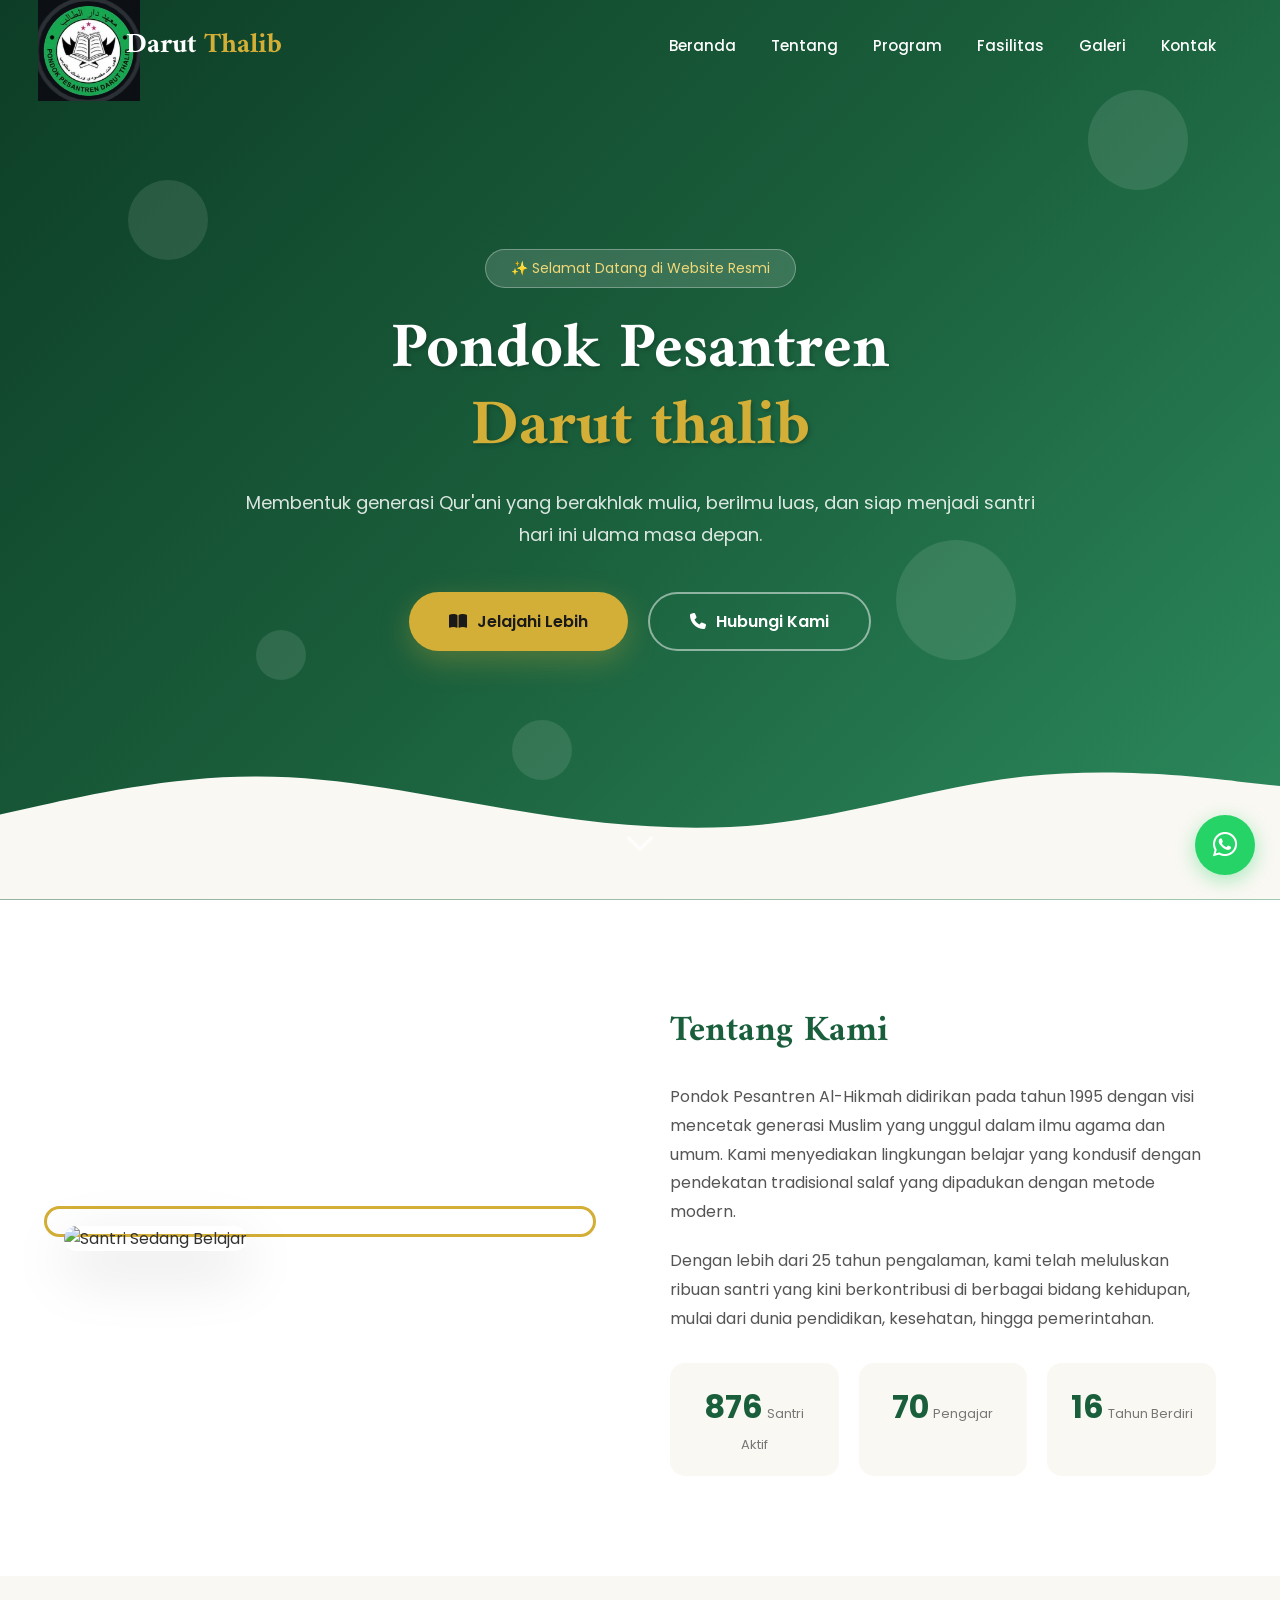
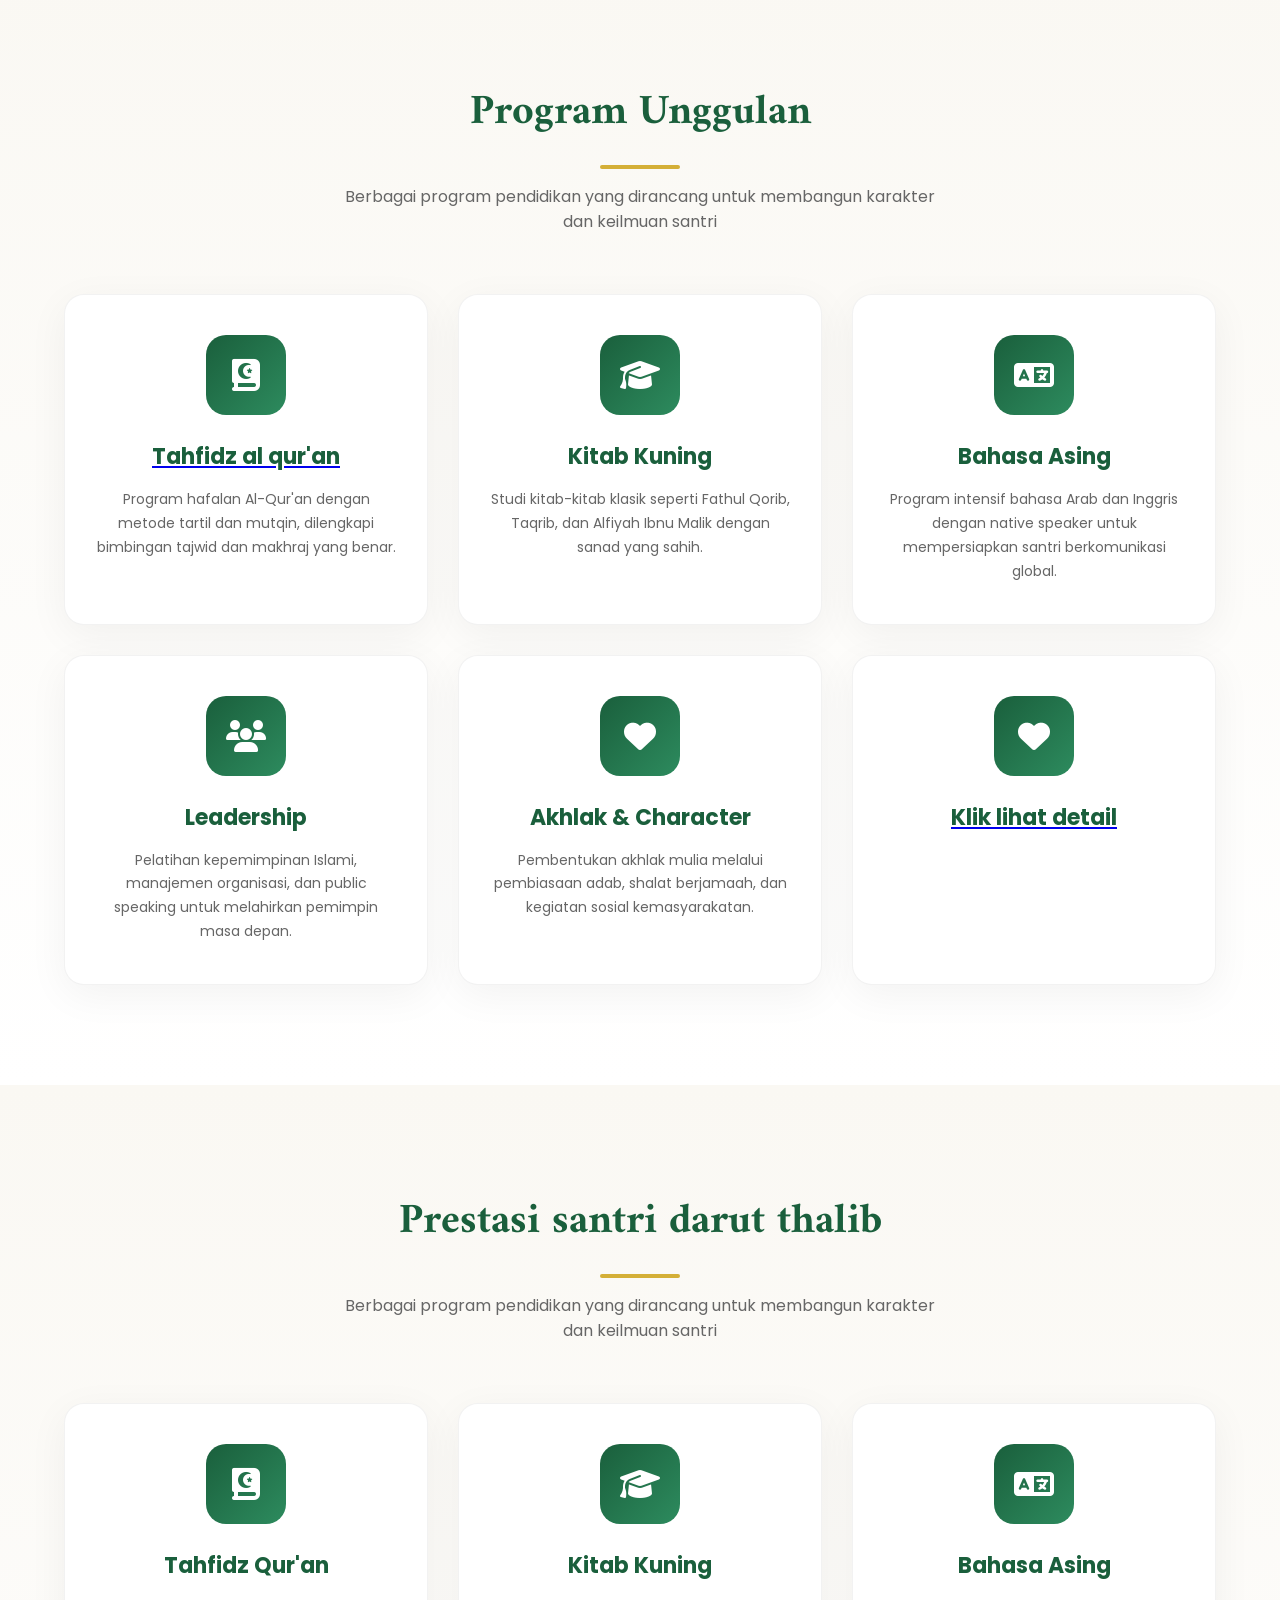
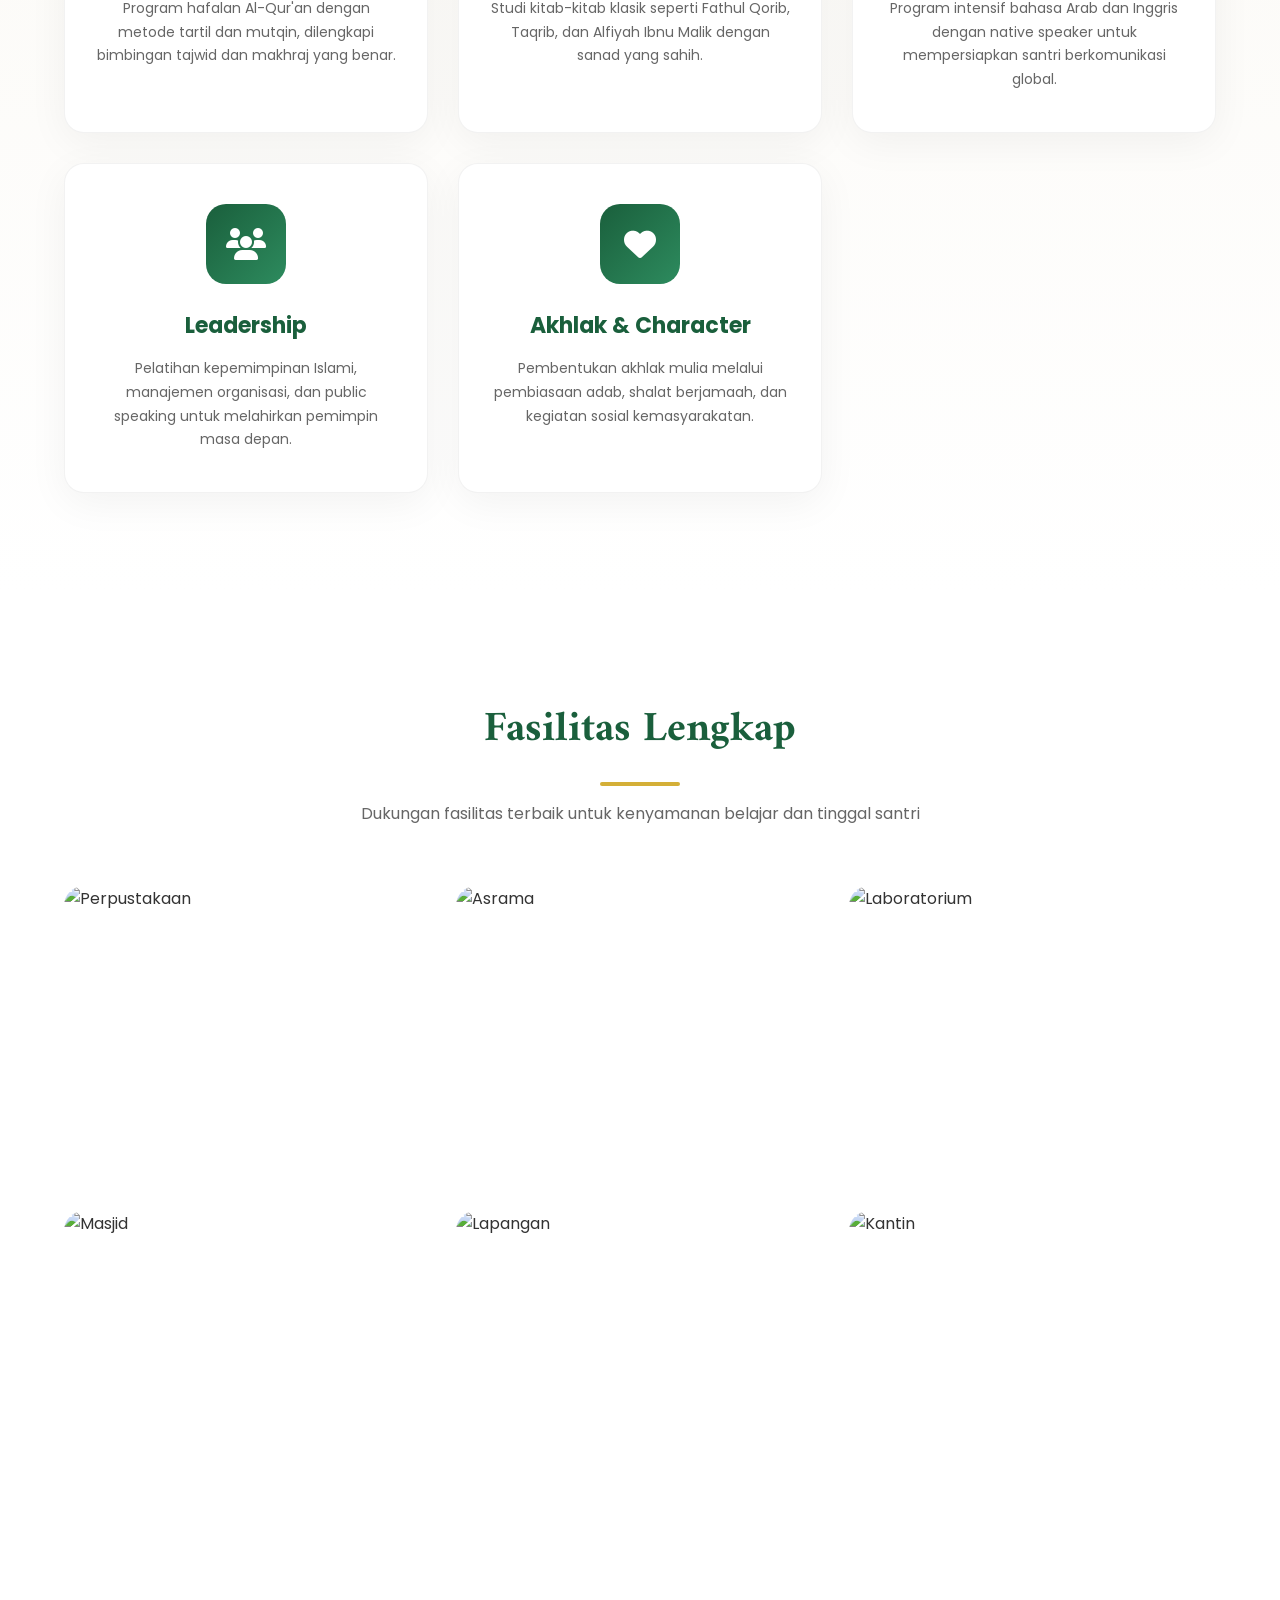
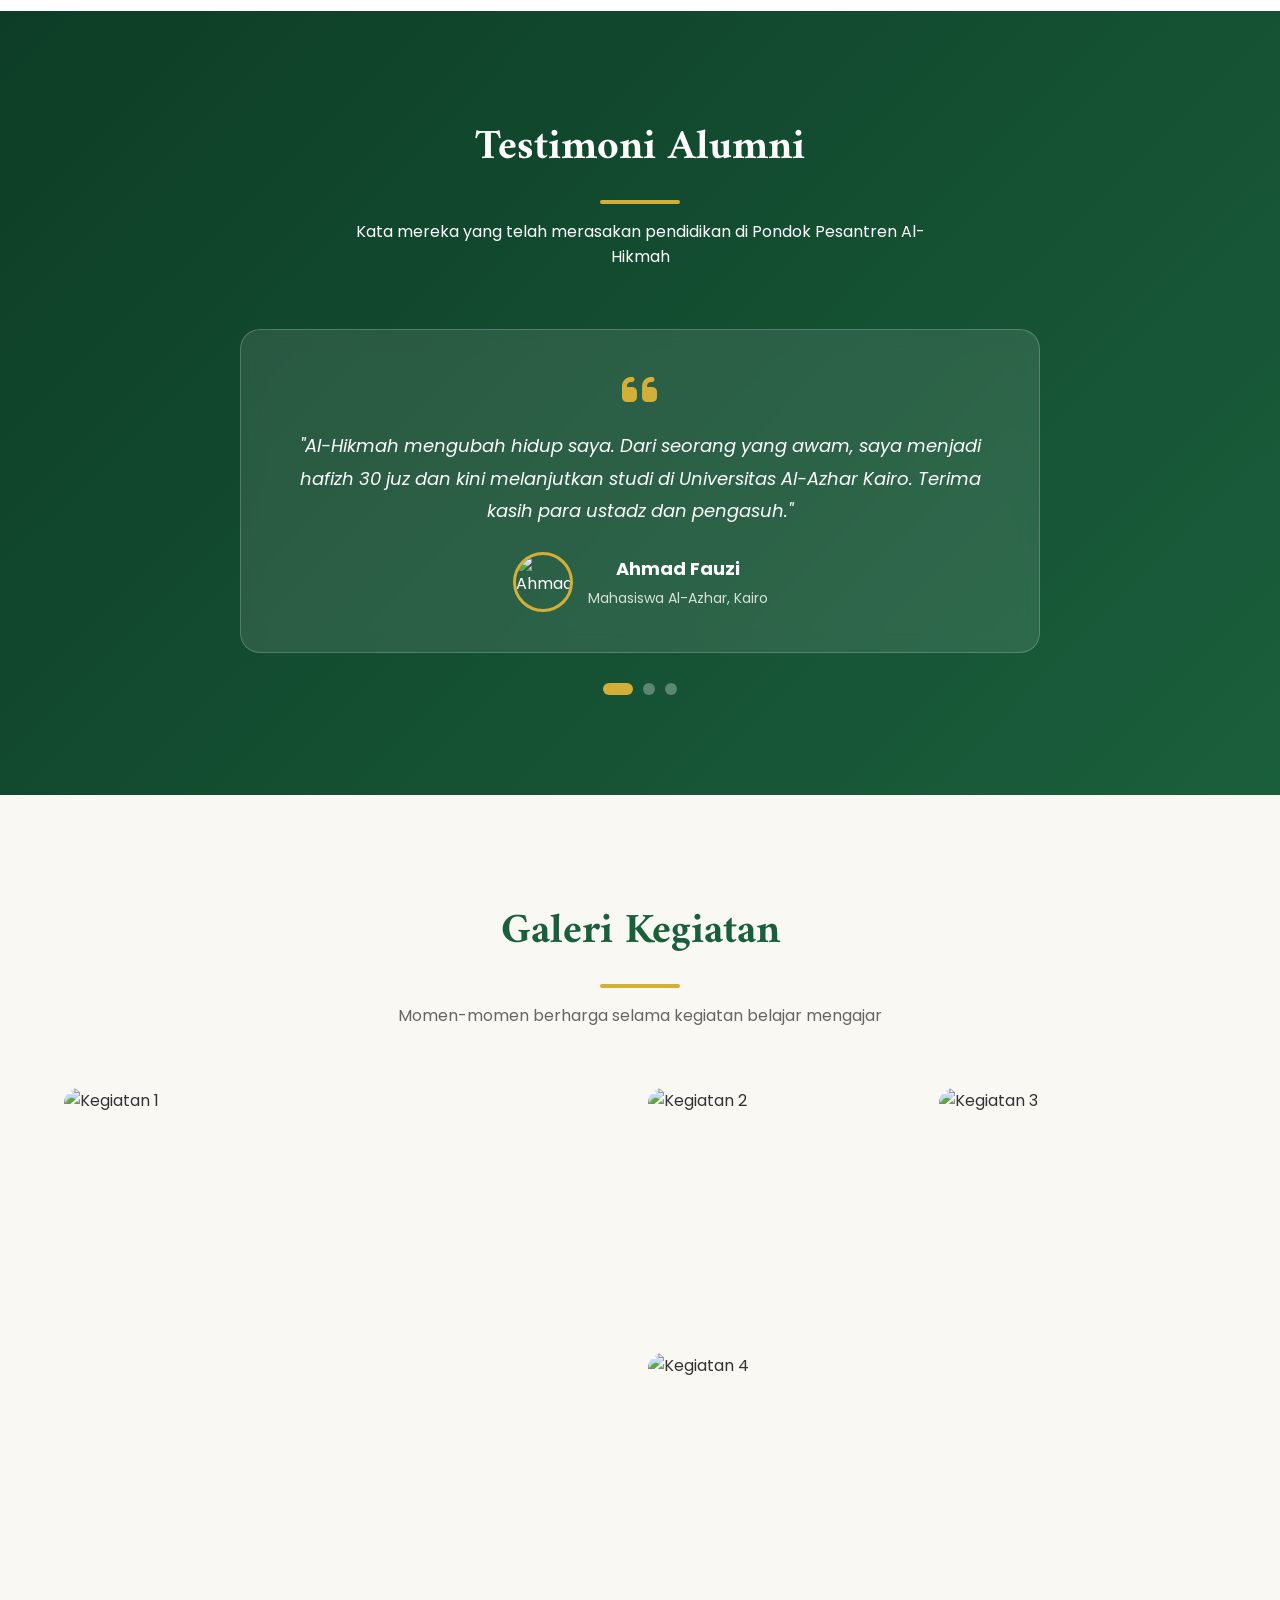
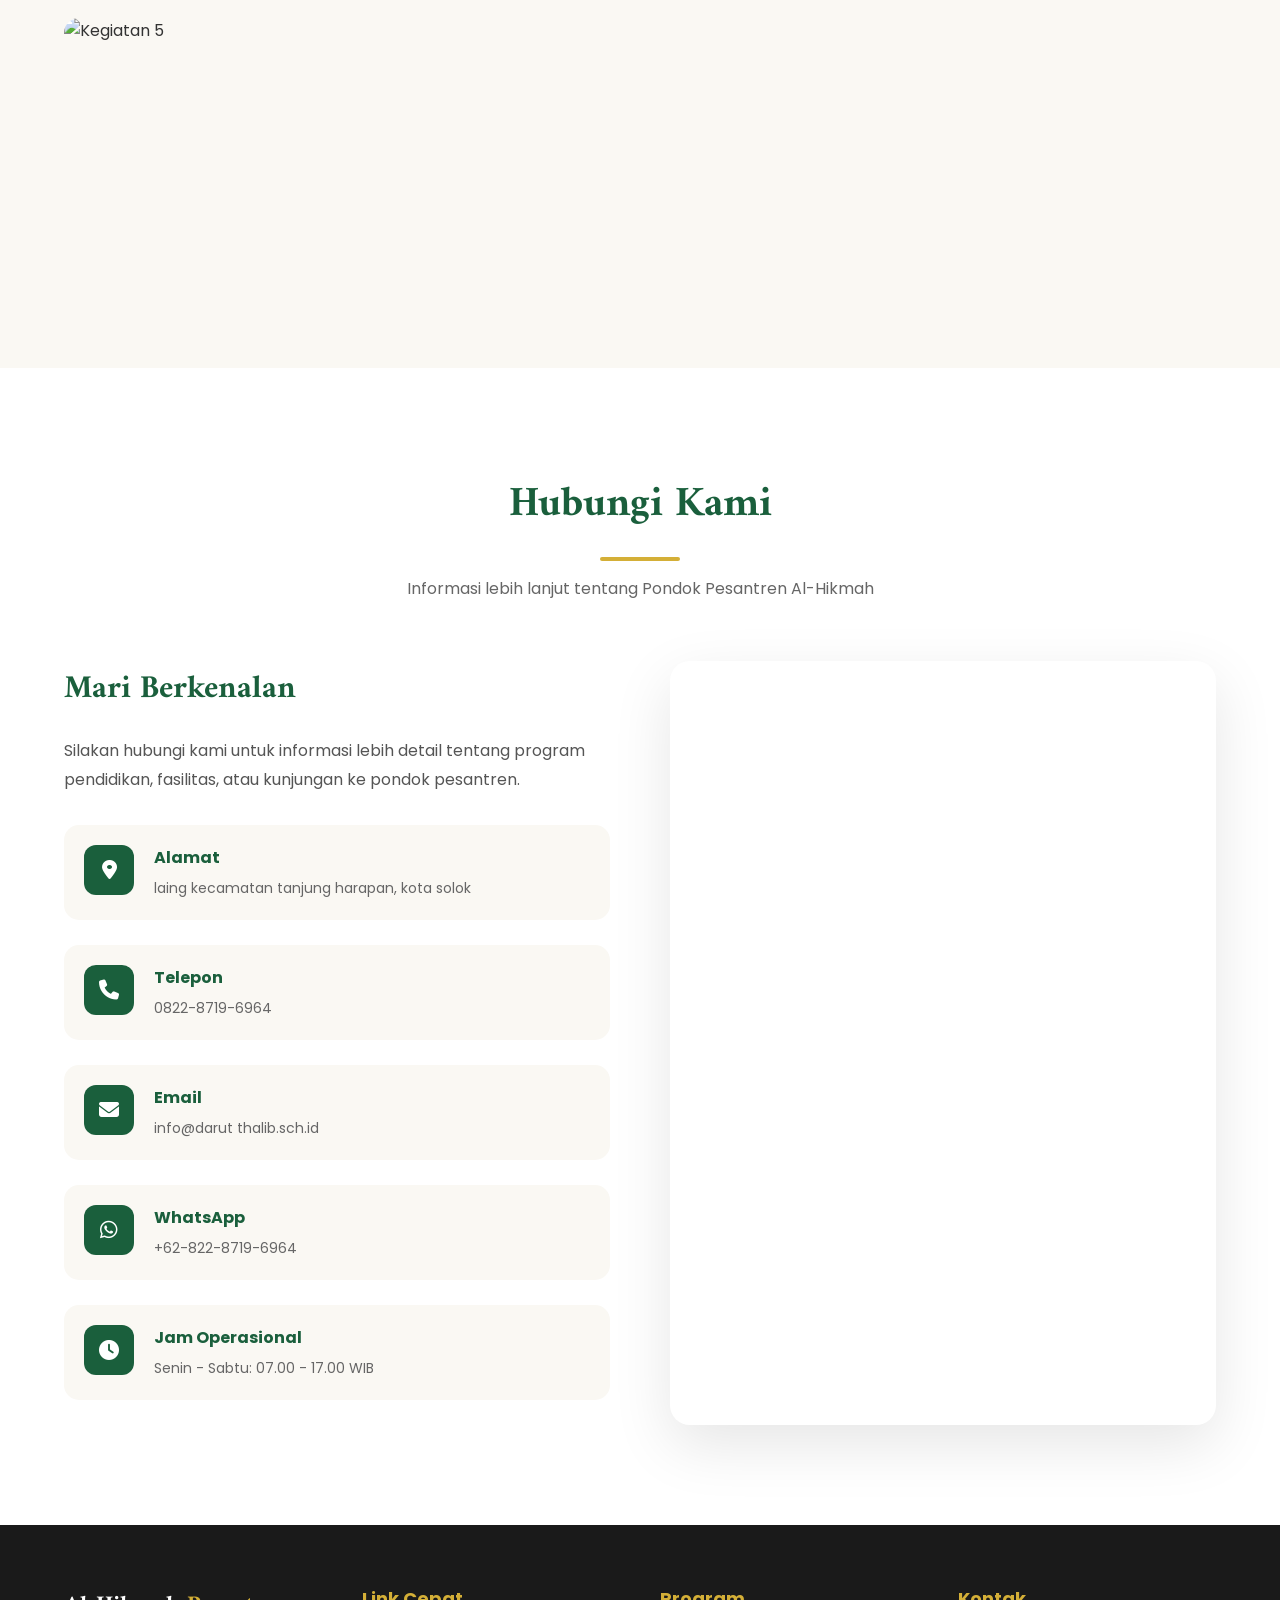
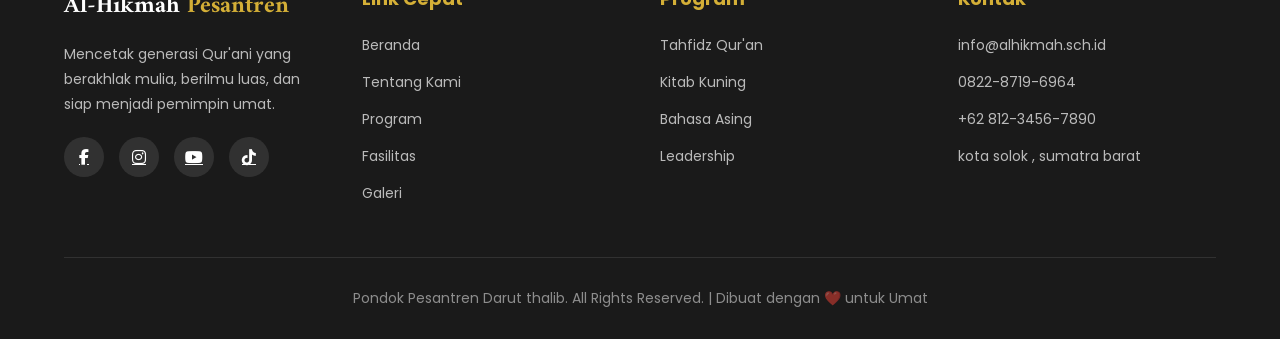
==== commit b7c15b03: "Update project" ====
--- a/index.html
+++ b/index.html
@@ -3,113 +3,90 @@
 <head>
     <meta charset="UTF-8">
     <meta name="viewport" content="width=device-width, initial-scale=1.0">
-    <title>Pondok Pesantren Darut Thalib</title>
+    <title>Pondok Pesantren Al-Hikmah - Sekolah Agama</title>
     <link href="https://cdnjs.cloudflare.com/ajax/libs/font-awesome/6.4.0/css/all.min.css" rel="stylesheet">
-    <link href="https://fonts.googleapis.com/css2?family=Amiri:wght@400;700&family=Poppins:wght@300;400;500;600;700&display=swap" rel="stylesheet">
+    <link href="https://fonts.googleapis.com/css2?family=Amiri:ital,wght@0,400;0,700;1,400&family=Poppins:wght@300;400;500;600;700;800&display=swap" rel="stylesheet">
     <link rel="stylesheet" href="style.css">
     <style>
-    
+       
     </style>
-<base target="_blank">
 </head>
 <body>
 
     <!-- Loading Screen -->
     <div class="loader" id="loader">
-        <div class="loader-content">
-            <img src="Screenshot 2026-06-24 203849.png" alt="Logo Darut Thalib" class="loader-logo">
-            <div class="loader-text">Pondok Pesantren Darut Thalib</div>
-        </div>
+        <div class="loader-icon"></div>
+        <div class="loader-text">Pondok Pesantren Darut thalib</div>
     </div>
 
-    <!-- Navigation -->
+    <!-- Animated Background -->
+    <div class="hero-bg">
+        <div class="particle"></div>
+        <div class="particle"></div>
+        <div class="particle"></div>
+        <div class="particle"></div>
+        <div class="particle"></div>
+        <div class="mosque-silhouette"></div>
+    </div>
+
+    <!-- Navbar -->
     <nav class="navbar" id="navbar">
-        <div class="nav-container">
-            <a class="logo" onclick="scrollToSection('home')">
-                <img src="Screenshot 2026-06-24 203849.png" alt="Logo Darut Thalib">
-                <div class="logo-text">
-                    <h1>Darut Thalib</h1>
-                    <span>Pondok Pesantren Modern</span>
-                </div>
-            </a>
-            <ul class="nav-links" id="navLinks">
-                <li><a onclick="scrollToSection('home')" class="active" data-section="home">Beranda</a></li>
-                <li><a onclick="scrollToSection('profil')" data-section="profil">Profil</a></li>
-                <li><a onclick="scrollToSection('pengajar')" data-section="pengajar">Pengajar</a></li>
-                <li><a onclick="scrollToSection('program')" data-section="program">Program</a></li>
-                <li><a onclick="scrollToSection('fasilitas')" data-section="fasilitas">Fasilitas</a></li>
-                <li><a onclick="scrollToSection('berita')" data-section="berita">Berita</a></li>
-                <li><a onclick="scrollToSection('galeri')" data-section="galeri">Galeri</a></li>
-                <li><a onclick="scrollToSection('alumni')" data-section="alumni">Alumni</a></li>
-                <li><a onclick="scrollToSection('kontak')" data-section="kontak">Kontak</a></li>
-            </ul>
-            <button class="mobile-menu-btn" id="mobileMenuBtn">
-                <i class="fas fa-bars"></i>
-            </button>
-        </div>
+        <div class="logo">
+            <div class="logo-icon"><img src="Screenshot 2026-06-24 203849.png" alt=""></div>
+            <div class="logo-text">Darut <span>Thalib</span></div>
+        </div>
+        <ul class="nav-links">
+            <li><a href="#beranda">Beranda</a></li>
+            <li><a href="#tentang">Tentang</a></li>
+            <li><a href="pelajaran.html">Program</a></li>
+            <li><a href="#fasilitas">Fasilitas</a></li>
+            <li><a href="#galeri">Galeri</a></li>
+            <li><a href="#kontak">Kontak</a></li>
+        </ul>
     </nav>
 
     <!-- Hero Section -->
-    <section class="hero" id="home">
+    <section class="hero" id="beranda">
         <div class="hero-content">
-            <div class="hero-badge">✨ Pesantren Modern Berbasis Al-Qur'an</div>
-            <h2>Pondok Pesantren Darut Thalib</h2>
-            <p>Membentuk Generasi Qur'ani yang Berilmu, Berakhlak Mulia, dan Mandiri untuk Kemaslahatan Umat</p>
+            <div class="hero-badge">✨ Selamat Datang di Website Resmi</div>
+            <h1>Pondok Pesantren <span>Darut thalib</span></h1>
+            <p>Membentuk generasi Qur'ani yang berakhlak mulia, berilmu luas, dan siap menjadi santri hari ini ulama masa depan.</p>
             <div class="hero-buttons">
-                <a href="https://wa.me/6282287196964" target="_blank" class="btn btn-primary">
-                    <i class="fab fa-whatsapp"></i> Hubungi Kami
+                <a href="#tentang" class="btn btn-primary">
+                    <i class="fas fa-book-open"></i> Jelajahi Lebih
                 </a>
-                <a onclick="scrollToSection('profil')" class="btn btn-outline">
-                    <i class="fas fa-info-circle"></i> Pelajari Lebih Lanjut
+                <a href="#kontak" class="btn btn-outline">
+                    <i class="fas fa-phone"></i> Hubungi Kami
                 </a>
             </div>
-            <div class="hero-stats">
-                <div class="stat-item">
-                    <div class="stat-number">500+</div>
-                    <div class="stat-label">Santri Aktif</div>
-                </div>
-                <div class="stat-item">
-                    <div class="stat-number">50+</div>
-                    <div class="stat-label">Pengajar</div>
-                </div>
-                <div class="stat-item">
-                    <div class="stat-number">25</div>
-                    <div class="stat-label">Tahun Berdiri</div>
-                </div>
-                <div class="stat-item">
-                    <div class="stat-number">1000+</div>
-                    <div class="stat-label">Alumni</div>
-                </div>
-            </div>
+        </div>
+        <div class="scroll-indicator">
+            <i class="fas fa-chevron-down"></i>
         </div>
     </section>
 
     <!-- About Section -->
-    <section class="about" id="profil">
-        <div class="container">
-            <div class="section-header reveal">
-                <h2>Profil Pesantren</h2>
-                <div class="divider"></div>
-                <p>Mengenal lebih dekat Pondok Pesantren Darut Thalib, lembaga pendidikan Islam yang berkomitmen mencetak generasi unggul</p>
-            </div>
-            <div class="about-grid">
-                <div class="about-image reveal">
-                    <img src="https://images.unsplash.com/photo-1584551246679-0daf3d275d0f?w=800" alt="Pesantren Darut Thalib">
-                </div>
-                <div class="about-content reveal">
-                    <h3>Sejarah Berdiri</h3>
-                    <p>Pondok Pesantren Darut Thalib didirikan pada tahun 1999 dengan visi menjadi lembaga pendidikan Islam yang mampu menghasilkan generasi Qur'ani yang berilmu, berakhlak mulia, dan siap menghadapi tantangan zaman.</p>
-                    <p>Dengan semangat "Menuntut Ilmu dari Bayi Hingga Liang Lahat", pesantren ini terus berkembang menjadi salah satu institusi pendidikan Islam terdepan yang mengintegrasikan pendidikan tradisional dan modern.</p>
-
-                    <div class="vision-mission">
-                        <div class="vm-card">
-                            <h4><i class="fas fa-eye"></i> Visi</h4>
-                            <p>Menjadi pesantren unggul yang menghasilkan generasi Qur'ani, berilmu luas, berakhlak mulia, dan mandiri.</p>
-                        </div>
-                        <div class="vm-card">
-                            <h4><i class="fas fa-bullseye"></i> Misi</h4>
-                            <p>Menyelenggarakan pendidikan Islam berkualitas, mengembangkan potensi santri, dan membentuk karakter keislaman.</p>
-                        </div>
+    <section class="about" id="tentang">
+        <div class="about-grid reveal">
+            <div class="about-image">
+                <img src="https://images.unsplash.com/photo-1564121211835-e88c852648ab?w=600&h=500&fit=crop" alt="Santri Sedang Belajar">
+            </div>
+            <div class="about-content">
+                <h3>Tentang Kami</h3>
+                <p>Pondok Pesantren Al-Hikmah didirikan pada tahun 1995 dengan visi mencetak generasi Muslim yang unggul dalam ilmu agama dan umum. Kami menyediakan lingkungan belajar yang kondusif dengan pendekatan tradisional salaf yang dipadukan dengan metode modern.</p>
+                <p>Dengan lebih dari 25 tahun pengalaman, kami telah meluluskan ribuan santri yang kini berkontribusi di berbagai bidang kehidupan, mulai dari dunia pendidikan, kesehatan, hingga pemerintahan.</p>
+                <div class="stats">
+                    <div class="stat-item">
+                        <h4 class="counter" data-target="1500">0</h4>
+                        <span>Santri Aktif</span>
+                    </div>
+                    <div class="stat-item">
+                        <h4 class="counter" data-target="120">0</h4>
+                        <span>Pengajar</span>
+                    </div>
+                    <div class="stat-item">
+                        <h4 class="counter" data-target="28">0</h4>
+                        <span>Tahun Berdiri</span>
                     </div>
                 </div>
             </div>
@@ -118,371 +95,329 @@
 
     <!-- Programs Section -->
     <section class="programs" id="program">
-        <div class="container">
-            <div class="section-header reveal">
-                <h2>Program Pendidikan</h2>
-                <div class="divider"></div>
-                <p>Berbagai program unggulan yang dirancang untuk membentuk santri yang berkualitas secara spiritual dan intelektual</p>
-            </div>
-            <div class="programs-grid">
-                <div class="program-card reveal">
-                    <div class="program-icon"><i class="fas fa-book-quran"></i></div>
-                    <h3>Tahfidz Al-Qur'an</h3>
-                    <p>Program hafalan Al-Qur'an 30 Juz dengan metode tahsin dan tajwid yang terstruktur, dibimbing oleh para hafizh berpengalaman.</p>
-                </div>
-                <div class="program-card reveal">
-                    <div class="program-icon"><i class="fas fa-book-open"></i></div>
-                    <h3>Kitab Kuning</h3>
-                    <p>Pembelajaran kitab-kitab klasik seperti Fathul Mu'in, Ta'lim Muta'allim, dan lainnya untuk memperdalam pemahaman keislaman.</p>
-                </div>
-                <div class="program-card reveal">
-                    <div class="program-icon"><i class="fas fa-language"></i></div>
-                    <h3>Bahasa Arab & Inggris</h3>
-                    <p>Program intensif bahasa Arab dan Inggris untuk mempersiapkan santri berkomunikasi secara global dan memahami kitab-kitab klasik.</p>
-                </div>
-                <div class="program-card reveal">
-                    <div class="program-icon"><i class="fas fa-graduation-cap"></i></div>
-                    <h3>Pendidikan Formal</h3>
-                    <p>Program SMP, SMA, dan MA dengan kurikulum nasional yang terintegrasi dengan nilai-nilai keislaman dan kepesantrenan.</p>
-                </div>
-              
-                <div class="program-card reveal">
-                    <div class="program-icon"><i class="fas fa-hands-praying"></i></div>
-                    <h3>Kepemimpinan & Dakwah</h3>
-                    <p>Pelatihan kepemimpinan, public speaking, dan keterampilan dakwah untuk membentuk pemimpin masa depan.</p>
-                </div>
+        <div class="section-header reveal">
+            <h2>Program Unggulan</h2>
+            <div class="divider">
+            </div>
+            <p>Berbagai program pendidikan yang dirancang untuk membangun karakter dan keilmuan santri</p>
+        </div>
+        <div class="programs-grid">
+            <div class="program-card reveal">
+                <div class="program-icon">
+                    <i class="fas fa-quran"></i>
+                </div>
+                <a href="pelajaran.html"><h3>Tahfidz al qur'an</h3></a>
+                <p>Program hafalan Al-Qur'an dengan metode tartil dan mutqin, dilengkapi bimbingan tajwid dan makhraj yang benar.</p>
+            </div>
+            <div class="program-card reveal">
+                <div class="program-icon">
+                    <i class="fas fa-graduation-cap"></i>
+                </div>
+                <h3>Kitab Kuning</h3>
+                <p>Studi kitab-kitab klasik seperti Fathul Qorib, Taqrib, dan Alfiyah Ibnu Malik dengan sanad yang sahih.</p>
+            </div>
+           
+            <div class="program-card reveal">
+                <div class="program-icon">
+                    <i class="fas fa-language"></i>
+                </div>
+                <h3>Bahasa Asing</h3>
+                <p>Program intensif bahasa Arab dan Inggris dengan native speaker untuk mempersiapkan santri berkomunikasi global.</p>
+            </div>
+            <div class="program-card reveal">
+                <div class="program-icon">
+                    <i class="fas fa-users"></i>
+                </div>
+                <h3>Leadership</h3>
+                <p>Pelatihan kepemimpinan Islami, manajemen organisasi, dan public speaking untuk melahirkan pemimpin masa depan.</p>
+            </div>
+            <div class="program-card reveal">
+                <div class="program-icon">
+                    <i class="fas fa-heart"></i>
+                </div>
+                <h3>Akhlak & Character</h3>
+                <p>Pembentukan akhlak mulia melalui pembiasaan adab, shalat berjamaah, dan kegiatan sosial kemasyarakatan.</p>
+            </div>
+
+             <div class="program-card reveal">
+                <div class="program-icon">
+                    <i class="fas fa-heart"></i>
+                </div>
+              <a href="pelajaran.html"><h3>Klik lihat detail</h3></a>
+               
+            </div>
+        </div>
+     
+    </section>
+
+        <!-- Programs Section -->
+    <section class="programs" id="program">
+        <div class="section-header reveal">
+            <h2>Prestasi santri darut thalib</h2>
+            <div class="divider"></div>
+            <p>Berbagai program pendidikan yang dirancang untuk membangun karakter dan keilmuan santri</p>
+        </div>
+        <div class="programs-grid">
+            <div class="program-card reveal">
+                <div class="program-icon">
+                    <i class="fas fa-quran"></i>
+                </div>
+                <h3>Tahfidz Qur'an</h3>
+                <p>Program hafalan Al-Qur'an dengan metode tartil dan mutqin, dilengkapi bimbingan tajwid dan makhraj yang benar.</p>
+            </div>
+            <div class="program-card reveal">
+                <div class="program-icon">
+                    <i class="fas fa-graduation-cap"></i>
+                </div>
+                <h3>Kitab Kuning</h3>
+                <p>Studi kitab-kitab klasik seperti Fathul Qorib, Taqrib, dan Alfiyah Ibnu Malik dengan sanad yang sahih.</p>
+            </div>
+           
+            <div class="program-card reveal">
+                <div class="program-icon">
+                    <i class="fas fa-language"></i>
+                </div>
+                <h3>Bahasa Asing</h3>
+                <p>Program intensif bahasa Arab dan Inggris dengan native speaker untuk mempersiapkan santri berkomunikasi global.</p>
+            </div>
+            <div class="program-card reveal">
+                <div class="program-icon">
+                    <i class="fas fa-users"></i>
+                </div>
+                <h3>Leadership</h3>
+                <p>Pelatihan kepemimpinan Islami, manajemen organisasi, dan public speaking untuk melahirkan pemimpin masa depan.</p>
+            </div>
+            <div class="program-card reveal">
+                <div class="program-icon">
+                    <i class="fas fa-heart"></i>
+                </div>
+                <h3>Akhlak & Character</h3>
+                <p>Pembentukan akhlak mulia melalui pembiasaan adab, shalat berjamaah, dan kegiatan sosial kemasyarakatan.</p>
             </div>
         </div>
     </section>
 
     <!-- Facilities Section -->
     <section class="facilities" id="fasilitas">
-        <div class="container">
-            <div class="section-header reveal">
-                <h2>Fasilitas Lengkap</h2>
-                <div class="divider"></div>
-                <p>Fasilitas modern yang mendukung proses pembelajaran dan pengembangan diri santri</p>
-            </div>
-            <div class="facilities-grid">
-                <div class="facility-card reveal">
-                    <img src="https://images.unsplash.com/photo-1555854877-bab0e564b8d5?w=600" alt="Asrama">
-                    <div class="facility-overlay">
-                        <h3>Asrama Nyaman</h3>
-                        <p>Lingkungan asrama yang bersih, nyaman, dan kondusif untuk belajar</p>
-                    </div>
-                </div>
-                <div class="facility-card reveal">
-                    <img src="https://images.unsplash.com/photo-1584551246679-0daf3d275d0f?w=600" alt="Masjid">
-                    <div class="facility-overlay">
-                        <h3>Masjid Megah</h3>
-                        <p>Masjid dengan kapasitas besar untuk ibadah berjamaah dan tadarus</p>
-                    </div>
-                </div>
-                <div class="facility-card reveal">
-                    <img src="https://images.unsplash.com/photo-1503676260728-1c00da094a0b?w=600" alt="Ruang Kelas">
-                    <div class="facility-overlay">
-                        <h3>Ruang Kelas Modern</h3>
-                        <p>Ruang kelas ber-AC dengan fasilitas multimedia lengkap</p>
-                    </div>
-                </div>
-              
-                <div class="facility-card reveal">
-                    <img src="https://images.unsplash.com/photo-1507842217343-583bb7270b66?w=600" alt="Perpustakaan">
-                    <div class="facility-overlay">
-                        <h3>Perpustakaan</h3>
-                        <p>Koleksi ribuan buku Islam dan umum dengan sistem digital</p>
-                    </div>
-                </div>
-                <div class="facility-card reveal">
-                    <img src="https://images.unsplash.com/photo-1574629810360-7efbbe195018?w=600" alt="Lapangan">
-                    <div class="facility-overlay">
-                        <h3>Lapangan Olahraga</h3>
-                        <p>Lapangan futsal, voli, dan area olahraga untuk kebugaran</p>
-                    </div>
-                </div>
-            </div>
-        </div>
-    </section>
-
-    <!-- Teachers Section -->
-    <section class="teachers" id="pengajar">
-        <div class="container">
-            <div class="section-header reveal">
-                <h2>Pengajar & Pengasuh</h2>
-                <div class="divider"></div>
-                <p>Dibimbing oleh para ustadz dan ustadzah berkualitas dengan latar belakang pendidikan tinggi</p>
-            </div>
-            <div class="teachers-grid">
-                <div class="teacher-card reveal">
-                    <div class="teacher-image">
-                        <i class="fas fa-user-tie"></i>
-                    </div>
-                    <div class="teacher-info">
-                        <h3>Ustadz.Boby gustiadi</h3>
-                        <div class="role">Pimpinan pondok pesantren darut thalib</div>
-                        <p>Lulusan pondok pesantren darus salam auduri sumani.</p>
-                    </div>
-                </div>
-                <div class="teacher-card reveal">
-                    <div class="teacher-image">
-                        <i class="fas fa-user-tie"></i>
-                    </div>
-                    <div class="teacher-info">
-                        <h3>Ustadz Dr. Muhammad Hafiz</h3>
-                        <div class="role">Kepala Madrasah</div>
-                        <p>Ph.D dalam Studi Islam dari UIN Jakarta, spesialisasi dalam pendidikan Islam dan manajemen pesantren.</p>
-                    </div>
-                </div>
-                <div class="teacher-card reveal">
-                    <div class="teacher-image">
-                        <i class="fas fa-user-tie"></i>
-                    </div>
-                    <div class="teacher-info">
-                        <h3>Ustadzah Sarah Aminah</h3>
-                        <div class="role">Koordinator Tahfidz</div>
-                        <p>Hafizhah 30 Juz, lulusan LIPIA Jakarta dengan spesialisasi dalam metodologi tahfidz anak dan remaja.</p>
-                    </div>
-                </div>
-            </div>
-        </div>
-    </section>
-
-    <!-- News Section -->
-    <section class="news" id="berita">
-        <div class="container">
-            <div class="section-header reveal">
-                <h2>Berita & Kegiatan</h2>
-                <div class="divider"></div>
-                <p>Ikuti perkembangan terbaru dan kegiatan menarik di Pondok Pesantren Darut Thalib</p>
-            </div>
-            <div class="news-grid">
-                <div class="news-card reveal">
-                    <div class="news-image"><i class="fas fa-trophy"></i></div>
-                    <div class="news-content">
-                        <span class="news-date">20 Juni 2026</span>
-                        <h3>Juara 1 Lomba Tahfidz Nasional</h3>
-                        <p>Santri Darut Thalib meraih juara pertama dalam ajang Lomba Tahfidz Nasional yang diadakan di Jakarta.</p>
-                        <a href="#" class="read-more">Baca Selengkapnya <i class="fas fa-arrow-right"></i></a>
-                    </div>
-                </div>
-                <div class="news-card reveal">
-                    <div class="news-image"><i class="fas fa-graduation-cap"></i></div>
-                    <div class="news-content">
-                        <span class="news-date">15 Juni 2026</span>
-                        <h3>Wisuda Tahfidz 30 Juz Angkatan ke-15</h3>
-                        <p>50 santri dinyatakan lulus hafalan 30 Juz Al-Qur'an dalam acara wisuda tahunan yang meriah.</p>
-                        <a href="#" class="read-more">Baca Selengkapnya <i class="fas fa-arrow-right"></i></a>
-                    </div>
-                </div>
-                <div class="news-card reveal">
-                    <div class="news-image"><i class="fas fa-calendar-star"></i></div>
-                    <div class="news-content">
-                        <span class="news-date">10 Juni 2026</span>
-                        <h3>Peringatan Hari Santri Nasional 2026</h3>
-                        <p>Rangkaian acara peringatan Hari Santri dengan berbagai lomba keagamaan dan seminar motivasi.</p>
-                        <a href="lomba.html" class="read-more">Baca Selengkapnya <i class="fas fa-arrow-right"></i></a>
-                    </div>
-                </div>
-            </div>
-        </div>
-    </section>
-
-    <!-- Gallery Section -->
+        <div class="section-header reveal">
+            <h2>Fasilitas Lengkap</h2>
+            <div class="divider"></div>
+            <p>Dukungan fasilitas terbaik untuk kenyamanan belajar dan tinggal santri</p>
+        </div>
+        <div class="facilities-grid">
+            <div class="facility-item reveal">
+                <img src="https://images.unsplash.com/photo-1541339907198-e08756dedf3f?w=600&h=400&fit=crop" alt="Perpustakaan">
+                <div class="facility-overlay">
+                    <h3>Perpustakaan Modern</h3>
+                    <p>Koleksi 10,000+ buku dan akses digital</p>
+                </div>
+            </div>
+            <div class="facility-item reveal">
+                <img src="https://images.unsplash.com/photo-1562774053-701939374585?w=600&h=400&fit=crop" alt="Asrama">
+                <div class="facility-overlay">
+                    <h3>Asrama Nyaman</h3>
+                    <p>Kamar ber-AC dengan fasilitas lengkap</p>
+                </div>
+            </div>
+            <div class="facility-item reveal">
+                <img src="https://images.unsplash.com/photo-1571260899304-425eee4c7efc?w=600&h=400&fit=crop" alt="Laboratorium">
+                <div class="facility-overlay">
+                    <h3>Lab Komputer</h3>
+                    <p>100+ unit PC dengan koneksi internet cepat</p>
+                </div>
+            </div>
+            <div class="facility-item reveal">
+                <img src="https://images.unsplash.com/photo-1578662996442-48f60103fc96?w=600&h=400&fit=crop" alt="Masjid">
+                <div class="facility-overlay">
+                    <h3>Masjid Besar</h3>
+                    <p>Kapasitas 2,000 jamaah dengan AC</p>
+                </div>
+            </div>
+            <div class="facility-item reveal">
+                <img src="https://images.unsplash.com/photo-1558618666-fcd25c85f82e?w=600&h=400&fit=crop" alt="Lapangan">
+                <div class="facility-overlay">
+                    <h3>Lapangan Olahraga</h3>
+                    <p>Futsal, basket, dan area fitness</p>
+                </div>
+            </div>
+            <div class="facility-item reveal">
+                <img src="https://images.unsplash.com/photo-1504674900247-0877df9cc836?w=600&h=400&fit=crop" alt="Kantin">
+                <div class="facility-overlay">
+                    <h3>Kantin Sehat</h3>
+                    <p>Menu bergizi dengan standar kebersihan tinggi</p>
+                </div>
+            </div>
+        </div>
+    </section>
+
+    <!-- Testimonials -->
+    <section class="testimonials">
+        <div class="section-header reveal">
+            <h2>Testimoni Alumni</h2>
+            <div class="divider"></div>
+            <p>Kata mereka yang telah merasakan pendidikan di Pondok Pesantren Al-Hikmah</p>
+        </div>
+        <div class="testimonial-slider reveal">
+            <div class="testimonial-card" id="testimonial-card">
+                <i class="fas fa-quote-left"></i>
+                <p>"Al-Hikmah mengubah hidup saya. Dari seorang yang awam, saya menjadi hafizh 30 juz dan kini melanjutkan studi di Universitas Al-Azhar Kairo. Terima kasih para ustadz dan pengasuh."</p>
+                <div class="testimonial-author">
+                    <img src="https://images.unsplash.com/photo-1507003211169-0a1dd7228f2d?w=100&h=100&fit=crop&crop=face" alt="Ahmad">
+                    <div>
+                        <h4>Ahmad Fauzi</h4>
+                        <span>Mahasiswa Al-Azhar, Kairo</span>
+                    </div>
+                </div>
+            </div>
+            <div class="slider-dots">
+                <span class="dot active" onclick="showTestimonial(0)"></span>
+                <span class="dot" onclick="showTestimonial(1)"></span>
+                <span class="dot" onclick="showTestimonial(2)"></span>
+            </div>
+        </div>
+    </section>
+
+    <!-- Gallery -->
     <section class="gallery" id="galeri">
-        <div class="container">
-            <div class="section-header reveal">
-                <h2>Galeri Kegiatan</h2>
-                <div class="divider"></div>
-                <p>Dokumentasi momen-momen berharga kegiatan di Pondok Pesantren Darut Thalib</p>
-            </div>
-            <div class="gallery-grid">
-                <div class="gallery-item reveal">
-                    <img src="https://images.unsplash.com/photo-1584551246679-0daf3d275d0f?w=600" alt="Kegiatan 1">
-                    <div class="gallery-overlay"><i class="fas fa-search-plus"></i></div>
-                </div>
-                <div class="gallery-item reveal">
-                    <img src="https://images.unsplash.com/photo-1564121211835-e88c852648ab?w=600" alt="Kegiatan 2">
-                    <div class="gallery-overlay"><i class="fas fa-search-plus"></i></div>
-                </div>
-                <div class="gallery-item reveal">
-                    <img src="https://images.unsplash.com/photo-1503676260728-1c00da094a0b?w=600" alt="Kegiatan 3">
-                    <div class="gallery-overlay"><i class="fas fa-search-plus"></i></div>
-                </div>
-                <div class="gallery-item reveal">
-                    <img src="https://images.unsplash.com/photo-1523050854058-8df90110c8f1?w=600" alt="Kegiatan 4">
-                    <div class="gallery-overlay"><i class="fas fa-search-plus"></i></div>
-                </div>
-                <div class="gallery-item reveal">
-                    <img src="https://images.unsplash.com/photo-1574629810360-7efbbe195018?w=600" alt="Kegiatan 5">
-                    <div class="gallery-overlay"><i class="fas fa-search-plus"></i></div>
-                </div>
-                <div class="gallery-item reveal">
-                    <img src="https://images.unsplash.com/photo-1507842217343-583bb7270b66?w=600" alt="Kegiatan 6">
-                    <div class="gallery-overlay"><i class="fas fa-search-plus"></i></div>
-                </div>
-            </div>
-        </div>
-    </section>
-
-    <!-- Alumni Section -->
-    <section class="alumni" id="alumni">
-        <div class="container">
-            <div class="section-header reveal">
-                <h2>Testimoni Alumni</h2>
-                <div class="divider"></div>
-                <p>Kisah sukses alumni Darut Thalib yang telah berkontribusi untuk umat dan bangsa</p>
-            </div>
-            <div class="alumni-grid">
-                <div class="alumni-card reveal">
-                    <div class="alumni-avatar"><i class="fas fa-user"></i></div>
-                    <p>"Pondok Pesantren Darut Thalib mengajarkan saya tidak hanya ilmu agama, tetapi juga keberanian untuk berkarya. Ilmu tahfidz dan kepemimpinan yang saya dapat sangat membantu karir saya sebagai dosen dan pengusaha."</p>
-                    <h4>Ahmad Rizky, S.Pd.I, M.Pd</h4>
-                    <div class="career">Dosen & Pengusaha Syariah</div>
-                </div>
-                <div class="alumni-card reveal">
-                    <div class="alumni-avatar"><i class="fas fa-user"></i></div>
-                    <p>"Lingkungan pesantren yang kondusif dan para ustadz yang peduli membuat saya termotivasi untuk terus belajar. Saya berhasil menyelesaikan hafalan 30 Juz dan melanjutkan studi ke Timur Tengah."</p>
-                    <h4>Fatimah Azzahra</h4>
-                    <div class="career">Mahasiswa S2 UIN Jakarta</div>
-                </div>
-                <div class="alumni-card reveal">
-                    <div class="alumni-avatar"><i class="fas fa-user"></i></div>
-                    <p>"Program teknologi dan bahasa Inggris di Darut Thalib membuka wawasan saya. Kini saya bekerja sebagai software engineer di perusahaan teknologi internasional sambil terus aktif di dakwah digital."</p>
-                    <h4>Muhammad Fajar</h4>
-                    <div class="career">Software Engineer & Content Creator</div>
-                </div>
+        <div class="section-header reveal">
+            <h2>Galeri Kegiatan</h2>
+            <div class="divider"></div>
+            <p>Momen-momen berharga selama kegiatan belajar mengajar</p>
+        </div>
+        <div class="gallery-grid">
+            <div class="gallery-item reveal">
+                <img src="https://images.unsplash.com/photo-1519817914152-22d216bb9170?w=600&h=600&fit=crop" alt="Kegiatan 1">
+                <div class="gallery-overlay"><i class="fas fa-search-plus"></i></div>
+            </div>
+            <div class="gallery-item reveal">
+                <img src="https://images.unsplash.com/photo-1523050854058-8df90110c9f1?w=400&h=300&fit=crop" alt="Kegiatan 2">
+                <div class="gallery-overlay"><i class="fas fa-search-plus"></i></div>
+            </div>
+            <div class="gallery-item reveal">
+                <img src="https://images.unsplash.com/photo-1497633762265-9d179a990aa6?w=400&h=300&fit=crop" alt="Kegiatan 3">
+                <div class="gallery-overlay"><i class="fas fa-search-plus"></i></div>
+            </div>
+            <div class="gallery-item reveal">
+                <img src="https://images.unsplash.com/photo-1524178232363-1fb2b075b655?w=600&h=300&fit=crop" alt="Kegiatan 4">
+                <div class="gallery-overlay"><i class="fas fa-search-plus"></i></div>
+            </div>
+            <div class="gallery-item reveal">
+                <img src="https://images.unsplash.com/photo-1427504746788-8f615f8c7fe9?w=400&h=300&fit=crop" alt="Kegiatan 5">
+                <div class="gallery-overlay"><i class="fas fa-search-plus"></i></div>
             </div>
         </div>
     </section>
 
     <!-- Contact Section -->
     <section class="contact" id="kontak">
-        <div class="container">
-            <div class="section-header reveal">
-                <h2>Hubungi Kami</h2>
-                <div class="divider"></div>
-                <p>Silakan hubungi kami untuk informasi lebih lanjut atau kunjungi pesantren kami</p>
-            </div>
-            <div class="contact-grid">
-                <div class="contact-info reveal">
-                    <h3>Informasi Kontak</h3>
-                    <div class="contact-item">
-                        <div class="contact-icon"><i class="fas fa-map-marker-alt"></i></div>
-                        <div>
-                            <h4>Alamat</h4>
-                            <p>Jl. Pesantren No. 123, Kecamatan Islamic, Kota Ilmu, Indonesia</p>
-                        </div>
-                    </div>
-                    <div class="contact-item">
-                        <div class="contact-icon"><i class="fab fa-whatsapp"></i></div>
-                        <div>
-                            <h4>WhatsApp</h4>
-                            <p><a href="https://wa.me/6281234567890" target="_blank">+62 812-3456-7890</a></p>
-                        </div>
-                    </div>
-                    <div class="contact-item">
-                        <div class="contact-icon"><i class="fas fa-envelope"></i></div>
-                        <div>
-                            <h4>Email</h4>
-                            <p><a href="mailto:info@darutthalib.sch.id">info@darutthalib.sch.id</a></p>
-                        </div>
-                    </div>
-                    <div class="contact-item">
-                        <div class="contact-icon"><i class="fas fa-clock"></i></div>
-                        <div>
-                            <h4>Jam Operasional</h4>
-                            <p>Senin - Sabtu: 07.00 - 16.00 WIB</p>
-                        </div>
-                    </div>
-
-                    
-                </div>
-                <div class="map-container reveal">
-                    <div class="map-placeholder">
-                        <i class="fas fa-map-marked-alt"></i>
-                        <h3 style="color: var(--dark-green); margin-bottom: 8px;">Google Maps</h3>
-                        <p>Embed Google Maps di sini</p>
-                        <p style="font-size: 0.8rem; margin-top: 8px;">Ganti dengan iframe Google Maps Anda</p>
-                    </div>
-                </div>
+        <div class="section-header reveal">
+            <h2>Hubungi Kami</h2>
+            <div class="divider"></div>
+            <p>Informasi lebih lanjut tentang Pondok Pesantren Al-Hikmah</p>
+        </div>
+        <div class="contact-grid">
+            <div class="contact-info reveal">
+                <h3>Mari Berkenalan</h3>
+                <p>Silakan hubungi kami untuk informasi lebih detail tentang program pendidikan, fasilitas, atau kunjungan ke pondok pesantren.</p>
+                
+                <div class="contact-item">
+                    <i class="fas fa-map-marker-alt"></i>
+                    <div>
+                        <h4>Alamat</h4>
+                        <span>laing kecamatan tanjung harapan, kota solok </span>
+                    </div>
+                </div>
+                <div class="contact-item">
+                    <i class="fas fa-phone"></i>
+                    <div>
+                        <h4>Telepon</h4>
+                        <span>0822-8719-6964</span>
+                    </div>
+                </div>
+                <div class="contact-item">
+                    <i class="fas fa-envelope"></i>
+                    <div>
+                        <h4>Email</h4>
+                        <span>info@darut thalib.sch.id</span>
+                    </div>
+                </div>
+                <div class="contact-item">
+                    <i class="fab fa-whatsapp"></i>
+                    <div>
+                        <h4>WhatsApp</h4>
+                        <span>+62-822-8719-6964</span>
+                    </div>
+                </div>
+                <div class="contact-item">
+                    <i class="fas fa-clock"></i>
+                    <div>
+                        <h4>Jam Operasional</h4>
+                        <span>Senin - Sabtu: 07.00 - 17.00 WIB</span>
+                    </div>
+                </div>
+            </div>
+            <div class="map-container reveal">
+                <iframe src="https://www.google.com/maps/embed?pb=!1m18!1m12!1m3!1d3989.4707051113974!2d100.65702077714171!3d-0.7563339972671804!2m3!1f0!2f0!3f0!3m2!1i1024!2i768!4f13.1!3m3!1m2!1s0x2e2b332728946a6d%3A0x5de6c535c493ea36!2sPondok%20Pesantren%20Darut%20Thalib!5e0!3m2!1sid!2sid!4v1782576861078!5m2!1sid!2sid" width="600" height="450" style="border:0;" allowfullscreen="" loading="lazy" referrerpolicy="strict-origin-when-cross-origin"></iframe>" allowfullscreen="" loading="lazy"></iframe>
             </div>
         </div>
     </section>
 
     <!-- Footer -->
     <footer class="footer">
-        <div class="container">
-            <div class="footer-grid">
-                <div class="footer-brand">
-                    <h3><img src="Screenshot 2026-06-24 203849.png" alt="Logo"> Pondok Pesantren Darut Thalib</h3>
-                    <p>Membentuk generasi Qur'ani yang berilmu, berakhlak mulia, dan mandiri. Lembaga pendidikan Islam modern yang mengintegrasikan nilai-nilai tradisional dan teknologi.</p>
-                    <div class="social-links">
-                        <a href="#"><i class="fab fa-facebook-f"></i></a>
-                        <a href="#"><i class="fab fa-instagram"></i></a>
-                        <a href="#"><i class="fab fa-youtube"></i></a>
-                        <a href="#"><i class="fab fa-tiktok"></i></a>
-                    </div>
-                </div>
-                <div class="footer-links">
-                    <h4>Menu Cepat</h4>
-                    <ul>
-                        <li><a onclick="scrollToSection('home')">Beranda</a></li>
-                        <li><a onclick="scrollToSection('profil')">Profil</a></li>
-                        <li><a onclick="scrollToSection('program')">Program</a></li>
-                        <li><a onclick="scrollToSection('kontak')">Kontak</a></li>
-                    </ul>
-                </div>
-                <div class="footer-links">
-                    <h4>Program</h4>
-                    <ul>
-                        <li><a onclick="scrollToSection('program')">Tahfidz Al-Qur'an</a></li>
-                        <li><a onclick="scrollToSection('program')">Kitab Kuning</a></li>
-                        <li><a onclick="scrollToSection('program')">Bahasa Arab</a></li>
-                        <li><a onclick="scrollToSection('program')">Teknologi</a></li>
-                    </ul>
-                </div>
-                <div class="footer-links">
-                    <h4>Layanan</h4>
-                    <ul>
-                        <li><a href="https://wa.me/6282287196964" target="_blank">Pendaftaran Online</a></li>
-                        <li><a href="#">E-Learning</a></li>
-                        <li><a href="#">Perpustakaan Digital</a></li>
-                        <li><a onclick="scrollToSection('alumni')">Alumni Network</a></li>
-                    </ul>
-                </div>
-            </div>
-            <div class="footer-bottom">
-                <p> Pondok Pesantren Darut Thalib. All rights reserved. | Made with <i class="fas fa-heart" style="color: var(--accent-gold);"></i> for Umat</p>
-            </div>
+        <div class="footer-grid">
+            <div class="footer-brand">
+                <div class="logo-text" style="font-size: 24px;">Al-Hikmah <span>Pesantren</span></div>
+                <p>Mencetak generasi Qur'ani yang berakhlak mulia, berilmu luas, dan siap menjadi pemimpin umat.</p>
+                <div class="social-links">
+                    <a href="#"><i class="fab fa-facebook-f"></i></a>
+                    <a href="#"><i class="fab fa-instagram"></i></a>
+                    <a href="#"><i class="fab fa-youtube"></i></a>
+                    <a href="#"><i class="fab fa-tiktok"></i></a>
+                </div>
+            </div>
+            <div class="footer-links">
+                <h4>Link Cepat</h4>
+                <ul>
+                    <li><a href="#beranda">Beranda</a></li>
+                    <li><a href="#tentang">Tentang Kami</a></li>
+                    <li><a href="#program">Program</a></li>
+                    <li><a href="#fasilitas">Fasilitas</a></li>
+                    <li><a href="#galeri">Galeri</a></li>
+                </ul>
+            </div>
+            <div class="footer-links">
+                <h4>Program</h4>
+                <ul>
+                    <li><a href="#">Tahfidz Qur'an</a></li>
+                    <li><a href="#">Kitab Kuning</a></li>
+                    <li><a href="#">Bahasa Asing</a></li>
+                    <li><a href="#">Leadership</a></li>
+                </ul>
+            </div>
+            <div class="footer-links">
+                <h4>Kontak</h4>
+                <ul>
+                    <li><a href="#">info@alhikmah.sch.id</a></li>
+                    <li><a href="#">0822-8719-6964</a></li>
+                    <li><a href="#">+62 812-3456-7890</a></li>
+                    <li><a href="#">kota solok , sumatra barat </a></li>
+                </ul>
+            </div>
+        </div>
+        <div class="footer-bottom">
+            <p> Pondok Pesantren Darut thalib. All Rights Reserved. | Dibuat dengan ❤️ untuk Umat</p>
         </div>
     </footer>
 
-    <!-- Back to Top -->
-    <button class="back-to-top" id="backToTop">
-        <i class="fas fa-arrow-up"></i>
-    </button>
+    <!-- WhatsApp Floating Button -->
+    <div class="whatsapp-float">
+        <a href="https://wa.me/6282287196964" target="_blank" class="whatsapp-btn">
+            <i class="fab fa-whatsapp"></i>
+        </a>
+        <div class="whatsapp-tooltip">Chat dengan Kami!</div>
+    </div>
 
     <script>
-        // Scroll to section function
-        function scrollToSection(sectionId) {
-            const section = document.getElementById(sectionId);
-            if (section) {
-                const navbarHeight = document.getElementById('navbar').offsetHeight;
-                const sectionTop = section.getBoundingClientRect().top + window.pageYOffset - navbarHeight - 20;
-                window.scrollTo({
-                    top: sectionTop,
-                    behavior: 'smooth'
-                });
-            }
-
-            // Close mobile menu if open
-            const navLinks = document.getElementById('navLinks');
-            navLinks.classList.remove('active');
-            const icon = document.getElementById('mobileMenuBtn').querySelector('i');
-            icon.classList.add('fa-bars');
-            icon.classList.remove('fa-times');
-        }
-
         // Loading Screen
         window.addEventListener('load', () => {
             setTimeout(() => {
@@ -490,79 +425,131 @@
             }, 1500);
         });
 
-        // Mobile Menu
-        const mobileMenuBtn = document.getElementById('mobileMenuBtn');
-        const navLinks = document.getElementById('navLinks');
-
-        mobileMenuBtn.addEventListener('click', () => {
-            navLinks.classList.toggle('active');
-            const icon = mobileMenuBtn.querySelector('i');
-            icon.classList.toggle('fa-bars');
-            icon.classList.toggle('fa-times');
-        });
-
-        // Navbar scroll effect
-        const navbar = document.getElementById('navbar');
+        // Navbar Scroll Effect
         window.addEventListener('scroll', () => {
+            const navbar = document.getElementById('navbar');
             if (window.scrollY > 50) {
-                navbar.style.background = 'rgba(13, 59, 35, 0.98)';
-                navbar.style.boxShadow = '0 2px 20px rgba(0,0,0,0.1)';
+                navbar.classList.add('scrolled');
             } else {
-                navbar.style.background = 'rgba(13, 59, 35, 0.95)';
-                navbar.style.boxShadow = 'none';
+                navbar.classList.remove('scrolled');
             }
         });
 
-        // Active nav link on scroll
-        const sections = document.querySelectorAll('section[id]');
-        const navItems = document.querySelectorAll('.nav-links a');
-
-        window.addEventListener('scroll', () => {
-            let current = '';
-            const navbarHeight = navbar.offsetHeight;
-            sections.forEach(section => {
-                const sectionTop = section.offsetTop - navbarHeight - 100;
-                if (window.scrollY >= sectionTop) {
-                    current = section.getAttribute('id');
+        // Scroll Reveal Animation
+        const revealElements = document.querySelectorAll('.reveal');
+        const revealObserver = new IntersectionObserver((entries) => {
+            entries.forEach(entry => {
+                if (entry.isIntersecting) {
+                    entry.target.classList.add('active');
                 }
             });
-
-            navItems.forEach(item => {
-                item.classList.remove('active');
-                if (item.getAttribute('data-section') === current) {
-                    item.classList.add('active');
+        }, { threshold: 0.1 });
+
+        revealElements.forEach(el => revealObserver.observe(el));
+
+        // Animated Counter
+        const counters = document.querySelectorAll('.counter');
+        const counterObserver = new IntersectionObserver((entries) => {
+            entries.forEach(entry => {
+                if (entry.isIntersecting) {
+                    const target = parseInt(entry.target.getAttribute('data-target'));
+                    const duration = 2000;
+                    const step = target / (duration / 16);
+                    let current = 0;
+                    
+                    const updateCounter = () => {
+                        current += step;
+                        if (current < target) {
+                            entry.target.textContent = Math.floor(current);
+                            requestAnimationFrame(updateCounter);
+                        } else {
+                            entry.target.textContent = target;
+                        }
+                    };
+                    
+                    updateCounter();
+                    counterObserver.unobserve(entry.target);
+                }
+            });
+        }, { threshold: 0.5 });
+
+        counters.forEach(counter => counterObserver.observe(counter));
+
+        // Testimonial Slider
+        const testimonials = [
+            {
+                text: "Al-Hikmah mengubah hidup saya. Dari seorang yang awam, saya menjadi hafizh 30 juz dan kini melanjutkan studi di Universitas Al-Azhar Kairo. Terima kasih para ustadz dan pengasuh.",
+                name: "Ahmad Fauzi",
+                role: "Mahasiswa Al-Azhar, Kairo",
+                img: "https://images.unsplash.com/photo-1507003211169-0a1dd7228f2d?w=100&h=100&fit=crop&crop=face"
+            },
+            {
+                text: "Saya bangga menjadi alumni Al-Hikmah. Ilmu agama dan umum yang saya dapat sangat bermanfaat dalam karir saya sebagai dokter. Pondok ini benar-benar membentuk karakter saya.",
+                name: "Dr. Sarah Amalia",
+                role: "Dokter Spesialis Anak, RS Harapan Kita",
+                img: "https://images.unsplash.com/photo-1494790108377-be9c29b29330?w=100&h=100&fit=crop&crop=face"
+            },
+            {
+                text: " darut thalib sangat membantu saya. Saya belajar programming sambil tetap istiqomah dalam ibadah. Sekarang saya bekerja di startup teknologi ternama.",
+                name: "Muhammad Rizky",
+                role: "Software Engineer, Tokopedia",
+                img: "https://images.unsplash.com/photo-1500648767791-00dcc994a43e?w=100&h=100&fit=crop&crop=face"
+            }
+        ];
+
+        let currentTestimonial = 0;
+
+        function showTestimonial(index) {
+            currentTestimonial = index;
+            const card = document.getElementById('testimonial-card');
+            const dots = document.querySelectorAll('.dot');
+            
+            card.style.animation = 'none';
+            setTimeout(() => {
+                card.innerHTML = `
+                    <i class="fas fa-quote-left"></i>
+                    <p>"${testimonials[index].text}"</p>
+                    <div class="testimonial-author">
+                        <img src="${testimonials[index].img}" alt="${testimonials[index].name}">
+                        <div>
+                            <h4>${testimonials[index].name}</h4>
+                            <span>${testimonials[index].role}</span>
+                        </div>
+                    </div>
+                `;
+                card.style.animation = 'fadeIn 0.5s ease';
+            }, 10);
+
+            dots.forEach((dot, i) => {
+                dot.classList.toggle('active', i === index);
+            });
+        }
+
+        // Auto slide testimonials
+        setInterval(() => {
+            currentTestimonial = (currentTestimonial + 1) % testimonials.length;
+            showTestimonial(currentTestimonial);
+        }, 5000);
+
+        // Smooth Scroll for Nav Links
+        document.querySelectorAll('a[href^="#"]').forEach(anchor => {
+            anchor.addEventListener('click', function (e) {
+                e.preventDefault();
+                const target = document.querySelector(this.getAttribute('href'));
+                if (target) {
+                    target.scrollIntoView({ behavior: 'smooth', block: 'start' });
                 }
             });
         });
 
-        // Scroll Reveal
-        const revealElements = document.querySelectorAll('.reveal');
-
-        const revealOnScroll = () => {
-            revealElements.forEach(element => {
-                const elementTop = element.getBoundingClientRect().top;
-                const windowHeight = window.innerHeight;
-                if (elementTop < windowHeight - 100) {
-                    element.classList.add('active');
-                }
+        // Parallax Effect for Hero Particles
+        window.addEventListener('scroll', () => {
+            const scrolled = window.pageYOffset;
+            const particles = document.querySelectorAll('.particle');
+            particles.forEach((particle, index) => {
+                const speed = (index + 1) * 0.5;
+                particle.style.transform = `translateY(${scrolled * speed}px)`;
             });
-        };
-
-        window.addEventListener('scroll', revealOnScroll);
-        revealOnScroll();
-
-        // Back to Top
-        const backToTop = document.getElementById('backToTop');
-        window.addEventListener('scroll', () => {
-            if (window.scrollY > 500) {
-                backToTop.classList.add('visible');
-            } else {
-                backToTop.classList.remove('visible');
-            }
-        });
-
-        backToTop.addEventListener('click', () => {
-            window.scrollTo({ top: 0, behavior: 'smooth' });
         });
     </script>
 </body>
--- a/style.css
+++ b/style.css
@@ -1,263 +1,295 @@
-    :root {
-            --primary-green: #1a5c3a;
-            --dark-green: #0d3b23;
-            --light-green: #2d8a5e;
-            --accent-gold: #c9a227;
-            --cream: #f8f5f0;
-            --white: #ffffff;
-            --text-dark: #1a1a1a;
-            --text-gray: #666666;
-        }
-
-        * {
+ * {
             margin: 0;
             padding: 0;
             box-sizing: border-box;
         }
 
-        html, body {
+        :root {
+            --primary: #1a5f3c;
+            --primary-light: #2d8b5e;
+            --primary-dark: #0d3d26;
+            --gold: #d4af37;
+            --gold-light: #f0d878;
+            --cream: #faf8f3;
+            --dark: #1a1a1a;
+            --text: #333;
+        }
+
+        html {
+            scroll-behavior: smooth;
+        }
+
+        body {
             font-family: 'Poppins', sans-serif;
-            color: var(--text-dark);
-            line-height: 1.6;
+            background: var(--cream);
+            color: var(--text);
             overflow-x: hidden;
         }
 
-        /* Scrollbar */
-        ::-webkit-scrollbar {
-            width: 8px;
-        }
-        ::-webkit-scrollbar-track {
-            background: var(--cream);
-        }
-        ::-webkit-scrollbar-thumb {
-            background: var(--primary-green);
-            border-radius: 4px;
-        }
-
-        /* Navigation */
+        /* ========== ANIMATED BACKGROUND ========== */
+        .hero-bg {
+            position: fixed;
+            top: 0;
+            left: 0;
+            width: 100%;
+            height: 100vh;
+            z-index: -1;
+            background: linear-gradient(135deg, #0d3d26 0%, #1a5f3c 50%, #2d8b5e 100%);
+            overflow: hidden;
+        }
+
+        .particle {
+            position: absolute;
+            border-radius: 50%;
+            background: rgba(255,255,255,0.1);
+            animation: float 15s infinite;
+        }
+
+        .particle:nth-child(1) { width: 80px; height: 80px; left: 10%; top: 20%; animation-delay: 0s; }
+        .particle:nth-child(2) { width: 120px; height: 120px; left: 70%; top: 60%; animation-delay: 2s; }
+        .particle:nth-child(3) { width: 60px; height: 60px; left: 40%; top: 80%; animation-delay: 4s; }
+        .particle:nth-child(4) { width: 100px; height: 100px; left: 85%; top: 10%; animation-delay: 6s; }
+        .particle:nth-child(5) { width: 50px; height: 50px; left: 20%; top: 70%; animation-delay: 8s; }
+
+        @keyframes float {
+            0%, 100% { transform: translateY(0) rotate(0deg); opacity: 0.3; }
+            50% { transform: translateY(-100px) rotate(180deg); opacity: 0.6; }
+        }
+
+        .mosque-silhouette {
+            position: absolute;
+            bottom: 0;
+            left: 0;
+            width: 100%;
+            height: 200px;
+            background: url("data:image/svg+xml,%3Csvg xmlns='http://www.w3.org/2000/svg' viewBox='0 0 1440 320'%3E%3Cpath fill='%23faf8f3' fill-opacity='1' d='M0,224L48,213.3C96,203,192,181,288,181.3C384,181,480,203,576,218.7C672,235,768,245,864,234.7C960,224,1056,192,1152,181.3C1248,171,1344,181,1392,186.7L1440,192L1440,320L1392,320C1344,320,1248,320,1152,320C1056,320,960,320,864,320C768,320,672,320,576,320C480,320,384,320,288,320C192,320,96,320,48,320L0,320Z'%3E%3C/path%3E%3C/svg%3E") no-repeat bottom;
+            background-size: cover;
+        }
+
+        /* ========== NAVBAR ========== */
         .navbar {
             position: fixed;
             top: 0;
             width: 100%;
+            padding: 20px 5%;
+            display: flex;
+            justify-content: space-between;
+            align-items: center;
             z-index: 1000;
-            background: rgba(13, 59, 35, 0.95);
+            transition: all 0.4s ease;
+        }
+
+        .navbar.scrolled {
+            background: rgba(255,255,255,0.95);
             backdrop-filter: blur(10px);
-            padding: 15px 0;
-            transition: all 0.3s ease;
-        }
-
-        .nav-container {
-            max-width: 1200px;
-            margin: 0 auto;
-            padding: 0 20px;
-            display: flex;
-            justify-content: space-between;
-            align-items: center;
+            box-shadow: 0 2px 20px rgba(0,0,0,0.1);
+            padding: 15px 5%;
+        }
+
+        .navbar.scrolled .logo-text,
+        .navbar.scrolled .nav-links a {
+            color: var(--primary);
         }
 
         .logo {
             display: flex;
             align-items: center;
             gap: 12px;
-            color: var(--white);
+        }
+
+        .logo-icon {
+            width: 50px;
+            height: 50px;
+            background: var(--gold);
+            border-radius: 50%;
+            display: flex;
+            align-items: center;
+            justify-content: center;
+            font-size: 24px;
+            color: white;
+            animation: pulse-gold 2s infinite;
+        }
+
+        @keyframes pulse-gold {
+            0%, 100% { box-shadow: 0 0 0 0 rgba(212, 175, 55, 0.4); }
+            50% { box-shadow: 0 0 0 15px rgba(212, 175, 55, 0); }
+        }
+
+        .logo-text {
+            font-family: 'Amiri', serif;
+            font-size: 28px;
+            font-weight: 700;
+            color: white;
+            transition: color 0.3s;
+        }
+
+        .logo-text span {
+            color: var(--gold);
+        }
+
+        .nav-links {
+            display: flex;
+            gap: 35px;
+            list-style: none;
+        }
+
+        .nav-links a {
+            color: white;
             text-decoration: none;
-            cursor: pointer;
-        }
-
-        .logo img {
-            height: 50px;
-            width: auto;
-            border-radius: 8px;
-        }
-
-        .logo-text h1 {
-            font-family: 'Amiri', serif;
-            font-size: 1.4rem;
-            font-weight: 700;
-            line-height: 1.2;
-        }
-
-        .logo-text span {
-            font-size: 0.75rem;
-            opacity: 0.9;
-            font-weight: 300;
-        }
-
-        .nav-links {
-            display: flex;
-            list-style: none;
-            gap: 8px;
-            align-items: center;
-        }
-
-        .nav-links a {
-            color: var(--white);
-            text-decoration: none;
-            font-size: 0.85rem;
             font-weight: 500;
-            padding: 8px 14px;
-            border-radius: 25px;
-            transition: all 0.3s ease;
+            font-size: 15px;
             position: relative;
-            cursor: pointer;
+            transition: color 0.3s;
+        }
+
+        .nav-links a::after {
+            content: '';
+            position: absolute;
+            bottom: -5px;
+            left: 0;
+            width: 0;
+            height: 2px;
+            background: var(--gold);
+            transition: width 0.3s ease;
+        }
+
+        .nav-links a:hover::after {
+            width: 100%;
         }
 
         .nav-links a:hover {
-            background: rgba(255,255,255,0.1);
-            color: var(--accent-gold);
-        }
-
-        .nav-links a.active {
-            background: var(--accent-gold);
-            color: var(--dark-green);
-        }
-
-        .mobile-menu-btn {
-            display: none;
-            background: none;
-            border: none;
-            color: var(--white);
-            font-size: 24px;
-            cursor: pointer;
-        }
-
-        /* Hero Section */
+            color: var(--gold);
+        }
+
+        /* ========== HERO SECTION ========== */
         .hero {
-            min-height: 100vh;
-            background: linear-gradient(135deg, rgba(13, 59, 35, 0.92) 0%, rgba(26, 92, 58, 0.88) 100%),
-                        url('https://images.unsplash.com/photo-1564121211835-e88c852648ab?w=1920') center/cover;
+            height: 100vh;
             display: flex;
             align-items: center;
             justify-content: center;
             text-align: center;
-            padding: 120px 20px 60px;
+            padding: 0 20px;
             position: relative;
-            overflow: hidden;
-        }
-
-        .hero::before {
-            content: '';
-            position: absolute;
-            top: 0;
-            left: 0;
-            right: 0;
-            bottom: 0;
-            background: url("data:image/svg+xml,%3Csvg width='60' height='60' viewBox='0 0 60 60' xmlns='http://www.w3.org/2000/svg'%3E%3Cg fill='none' fill-rule='evenodd'%3E%3Cg fill='%23ffffff' fill-opacity='0.03'%3E%3Cpath d='M36 34v-4h-2v4h-4v2h4v4h2v-4h4v-2h-4zm0-30V0h-2v4h-4v2h4v4h2V6h4V4h-4zM6 34v-4H4v4H0v2h4v4h2v-4h4v-2H6zM6 4V0H4v4H0v2h4v4h2V6h4V4H6z'/%3E%3C/g%3E%3C/g%3E%3C/svg%3E");
-            opacity: 0.5;
         }
 
         .hero-content {
-            position: relative;
+            max-width: 800px;
             z-index: 2;
-            max-width: 800px;
         }
 
         .hero-badge {
             display: inline-block;
-            background: rgba(201, 162, 39, 0.2);
-            border: 1px solid var(--accent-gold);
-            color: var(--accent-gold);
-            padding: 8px 24px;
+            padding: 8px 25px;
+            background: rgba(255,255,255,0.15);
+            border: 1px solid rgba(255,255,255,0.3);
             border-radius: 50px;
-            font-size: 0.9rem;
-            font-weight: 500;
-            margin-bottom: 24px;
+            color: var(--gold-light);
+            font-size: 14px;
+            margin-bottom: 25px;
             animation: fadeInDown 1s ease;
-        }
-
-        .hero h2 {
+            backdrop-filter: blur(5px);
+        }
+
+        .hero h1 {
             font-family: 'Amiri', serif;
-            font-size: 3.5rem;
-            color: var(--white);
-            margin-bottom: 16px;
+            font-size: 64px;
+            color: white;
+            margin-bottom: 20px;
             line-height: 1.2;
-            animation: fadeInUp 1s ease 0.2s both;
+            animation: fadeInUp 1s ease 0.3s both;
+            text-shadow: 2px 2px 4px rgba(0,0,0,0.2);
+        }
+
+        .hero h1 span {
+            color: var(--gold);
+            display: block;
         }
 
         .hero p {
-            font-size: 1.2rem;
+            font-size: 18px;
             color: rgba(255,255,255,0.85);
             margin-bottom: 40px;
-            font-weight: 300;
-            animation: fadeInUp 1s ease 0.4s both;
+            line-height: 1.8;
+            animation: fadeInUp 1s ease 0.6s both;
         }
 
         .hero-buttons {
             display: flex;
-            gap: 16px;
+            gap: 20px;
             justify-content: center;
-            flex-wrap: wrap;
-            animation: fadeInUp 1s ease 0.6s both;
+            animation: fadeInUp 1s ease 0.9s both;
         }
 
         .btn {
-            padding: 14px 36px;
+            padding: 15px 40px;
             border-radius: 50px;
             font-weight: 600;
-            font-size: 0.95rem;
+            font-size: 16px;
             text-decoration: none;
             transition: all 0.3s ease;
             display: inline-flex;
             align-items: center;
-            gap: 8px;
+            gap: 10px;
             cursor: pointer;
             border: none;
         }
 
         .btn-primary {
-            background: var(--accent-gold);
-            color: var(--dark-green);
+            background: var(--gold);
+            color: var(--dark);
+            box-shadow: 0 10px 30px rgba(212, 175, 55, 0.3);
         }
 
         .btn-primary:hover {
-            background: #d4af37;
-            transform: translateY(-2px);
-            box-shadow: 0 10px 30px rgba(201, 162, 39, 0.3);
+            transform: translateY(-3px);
+            box-shadow: 0 15px 40px rgba(212, 175, 55, 0.4);
         }
 
         .btn-outline {
             background: transparent;
-            color: var(--white);
-            border: 2px solid rgba(255,255,255,0.3);
+            color: white;
+            border: 2px solid rgba(255,255,255,0.5);
         }
 
         .btn-outline:hover {
             background: rgba(255,255,255,0.1);
-            border-color: var(--white);
-        }
-
-        .hero-stats {
-            display: flex;
-            justify-content: center;
-            gap: 60px;
-            margin-top: 60px;
-            animation: fadeInUp 1s ease 0.8s both;
-        }
-
-        .stat-item {
-            text-align: center;
-        }
-
-        .stat-number {
-            font-family: 'Amiri', serif;
-            font-size: 2.5rem;
-            color: var(--accent-gold);
-            font-weight: 700;
-        }
-
-        .stat-label {
-            color: rgba(255,255,255,0.7);
-            font-size: 0.9rem;
-        }
-
-        /* Section Styles */
+            border-color: white;
+            transform: translateY(-3px);
+        }
+
+        .scroll-indicator {
+            position: absolute;
+            bottom: 40px;
+            left: 50%;
+            transform: translateX(-50%);
+            animation: bounce 2s infinite;
+        }
+
+        .scroll-indicator i {
+            color: white;
+            font-size: 30px;
+            opacity: 0.7;
+        }
+
+        @keyframes bounce {
+            0%, 20%, 50%, 80%, 100% { transform: translateX(-50%) translateY(0); }
+            40% { transform: translateX(-50%) translateY(-15px); }
+            60% { transform: translateX(-50%) translateY(-8px); }
+        }
+
+        @keyframes fadeInUp {
+            from { opacity: 0; transform: translateY(30px); }
+            to { opacity: 1; transform: translateY(0); }
+        }
+
+        @keyframes fadeInDown {
+            from { opacity: 0; transform: translateY(-30px); }
+            to { opacity: 1; transform: translateY(0); }
+        }
+
+        /* ========== SECTIONS GENERAL ========== */
         section {
-            padding: 100px 20px;
-        }
-
-        .container {
-            max-width: 1200px;
-            margin: 0 auto;
+            padding: 100px 5%;
         }
 
         .section-header {
@@ -267,28 +299,29 @@
 
         .section-header h2 {
             font-family: 'Amiri', serif;
-            font-size: 2.5rem;
-            color: var(--dark-green);
-            margin-bottom: 12px;
-        }
-
-        .section-header .divider {
-            width: 60px;
-            height: 4px;
-            background: var(--accent-gold);
-            margin: 0 auto 16px;
-            border-radius: 2px;
+            font-size: 42px;
+            color: var(--primary);
+            margin-bottom: 15px;
         }
 
         .section-header p {
-            color: var(--text-gray);
+            color: #666;
+            font-size: 16px;
             max-width: 600px;
             margin: 0 auto;
         }
 
-        /* About Section */
+        .divider {
+            width: 80px;
+            height: 4px;
+            background: var(--gold);
+            margin: 15px auto;
+            border-radius: 2px;
+        }
+
+        /* ========== ABOUT SECTION ========== */
         .about {
-            background: var(--cream);
+            background: white;
         }
 
         .about-grid {
@@ -296,6 +329,8 @@
             grid-template-columns: 1fr 1fr;
             gap: 60px;
             align-items: center;
+            max-width: 1200px;
+            margin: 0 auto;
         }
 
         .about-image {
@@ -306,6 +341,11 @@
             width: 100%;
             border-radius: 20px;
             box-shadow: 0 20px 60px rgba(0,0,0,0.15);
+            transition: transform 0.5s ease;
+        }
+
+        .about-image:hover img {
+            transform: scale(1.02);
         }
 
         .about-image::before {
@@ -315,72 +355,84 @@
             left: -20px;
             width: 100%;
             height: 100%;
-            border: 3px solid var(--accent-gold);
+            border: 3px solid var(--gold);
             border-radius: 20px;
             z-index: -1;
+            animation: border-dance 3s ease infinite;
+        }
+
+        @keyframes border-dance {
+            0%, 100% { transform: translate(0, 0); }
+            50% { transform: translate(10px, 10px); }
         }
 
         .about-content h3 {
             font-family: 'Amiri', serif;
-            font-size: 2rem;
-            color: var(--dark-green);
+            font-size: 36px;
+            color: var(--primary);
             margin-bottom: 20px;
         }
 
         .about-content p {
-            color: var(--text-gray);
+            color: #555;
+            line-height: 1.8;
             margin-bottom: 20px;
-            text-align: justify;
-        }
-
-        .vision-mission {
+        }
+
+        .stats {
             display: grid;
-            grid-template-columns: 1fr 1fr;
+            grid-template-columns: repeat(3, 1fr);
             gap: 20px;
             margin-top: 30px;
         }
 
-        .vm-card {
-            background: var(--white);
-            padding: 24px;
-            border-radius: 16px;
-            border-left: 4px solid var(--primary-green);
-            box-shadow: 0 4px 20px rgba(0,0,0,0.05);
-        }
-
-        .vm-card h4 {
-            color: var(--primary-green);
-            margin-bottom: 8px;
-            display: flex;
-            align-items: center;
-            gap: 8px;
-        }
-
-        .vm-card p {
-            font-size: 0.9rem;
-            margin: 0;
-        }
-
-        /* Programs Section */
+        .stat-item {
+            text-align: center;
+            padding: 20px;
+            background: var(--cream);
+            border-radius: 15px;
+            transition: all 0.3s ease;
+        }
+
+        .stat-item:hover {
+            transform: translateY(-5px);
+            box-shadow: 0 10px 30px rgba(0,0,0,0.08);
+        }
+
+        .stat-item h4 {
+            font-size: 32px;
+            color: var(--primary);
+            font-weight: 700;
+        }
+
+        .stat-item span {
+            font-size: 13px;
+            color: #777;
+        }
+
+        /* ========== PROGRAMS SECTION ========== */
         .programs {
-            background: var(--white);
+            background: linear-gradient(180deg, var(--cream) 0%, white 100%);
         }
 
         .programs-grid {
             display: grid;
-            grid-template-columns: repeat(auto-fit, minmax(300px, 1fr));
+            grid-template-columns: repeat(auto-fit, minmax(280px, 1fr));
             gap: 30px;
+            max-width: 1200px;
+            margin: 0 auto;
         }
 
         .program-card {
-            background: var(--white);
+            background: white;
             border-radius: 20px;
             padding: 40px 30px;
             text-align: center;
-            border: 1px solid rgba(26, 92, 58, 0.1);
-            transition: all 0.3s ease;
+            box-shadow: 0 10px 40px rgba(0,0,0,0.05);
+            transition: all 0.4s ease;
             position: relative;
             overflow: hidden;
+            border: 1px solid rgba(0,0,0,0.05);
         }
 
         .program-card::before {
@@ -389,79 +441,81 @@
             top: 0;
             left: 0;
             width: 100%;
-            height: 4px;
-            background: var(--primary-green);
+            height: 5px;
+            background: var(--gold);
             transform: scaleX(0);
-            transition: transform 0.3s ease;
-        }
-
-        .program-card:hover {
-            transform: translateY(-8px);
-            box-shadow: 0 20px 50px rgba(26, 92, 58, 0.1);
+            transition: transform 0.4s ease;
         }
 
         .program-card:hover::before {
             transform: scaleX(1);
         }
 
+        .program-card:hover {
+            transform: translateY(-10px);
+            box-shadow: 0 20px 60px rgba(0,0,0,0.1);
+        }
+
         .program-icon {
-            width: 70px;
-            height: 70px;
-            background: rgba(26, 92, 58, 0.1);
-            border-radius: 50%;
+            width: 80px;
+            height: 80px;
+            background: linear-gradient(135deg, var(--primary), var(--primary-light));
+            border-radius: 20px;
             display: flex;
             align-items: center;
             justify-content: center;
-            margin: 0 auto 20px;
-            font-size: 28px;
-            color: var(--primary-green);
-            transition: all 0.3s ease;
+            margin: 0 auto 25px;
+            font-size: 32px;
+            color: white;
+            transition: all 0.4s ease;
         }
 
         .program-card:hover .program-icon {
-            background: var(--primary-green);
-            color: var(--white);
+            transform: rotateY(360deg);
+            background: linear-gradient(135deg, var(--gold), var(--gold-light));
         }
 
         .program-card h3 {
-            font-family: 'Amiri', serif;
-            font-size: 1.3rem;
-            color: var(--dark-green);
-            margin-bottom: 12px;
+            font-size: 22px;
+            color: var(--primary);
+            margin-bottom: 15px;
         }
 
         .program-card p {
-            color: var(--text-gray);
-            font-size: 0.9rem;
-        }
-
-        /* Facilities Section */
+            color: #666;
+            font-size: 14px;
+            line-height: 1.7;
+        }
+
+        /* ========== FACILITIES SECTION ========== */
         .facilities {
-            background: var(--cream);
+            background: white;
         }
 
         .facilities-grid {
             display: grid;
-            grid-template-columns: repeat(auto-fit, minmax(250px, 1fr));
-            gap: 24px;
-        }
-
-        .facility-card {
+            grid-template-columns: repeat(auto-fit, minmax(300px, 1fr));
+            gap: 25px;
+            max-width: 1200px;
+            margin: 0 auto;
+        }
+
+        .facility-item {
             position: relative;
-            border-radius: 16px;
+            border-radius: 20px;
             overflow: hidden;
-            height: 280px;
+            height: 300px;
             cursor: pointer;
         }
 
-        .facility-card img {
+        .facility-item img {
             width: 100%;
             height: 100%;
             object-fit: cover;
-            transition: transform 0.5s ease;
-        }
-
-        .facility-card:hover img {
+            transition: transform 0.6s ease;
+        }
+
+        .facility-item:hover img {
             transform: scale(1.1);
         }
 
@@ -469,188 +523,150 @@
             position: absolute;
             bottom: 0;
             left: 0;
-            right: 0;
-            background: linear-gradient(to top, rgba(13, 59, 35, 0.95), transparent);
-            padding: 30px 20px 20px;
-            color: var(--white);
+            width: 100%;
+            padding: 30px;
+            background: linear-gradient(to top, rgba(0,0,0,0.8), transparent);
+            color: white;
             transform: translateY(20px);
-            transition: transform 0.3s ease;
-        }
-
-        .facility-card:hover .facility-overlay {
+            opacity: 0;
+            transition: all 0.4s ease;
+        }
+
+        .facility-item:hover .facility-overlay {
             transform: translateY(0);
+            opacity: 1;
         }
 
         .facility-overlay h3 {
-            font-size: 1.1rem;
-            margin-bottom: 4px;
+            font-size: 20px;
+            margin-bottom: 5px;
         }
 
         .facility-overlay p {
-            font-size: 0.85rem;
-            opacity: 0.8;
-        }
-
-        /* Teachers Section */
-        .teachers {
-            background: var(--white);
-        }
-
-        .teachers-grid {
-            display: grid;
-            grid-template-columns: repeat(auto-fit, minmax(280px, 1fr));
-            gap: 30px;
-        }
-
-        .teacher-card {
-            background: var(--white);
-            border-radius: 20px;
-            overflow: hidden;
-            box-shadow: 0 10px 40px rgba(0,0,0,0.08);
-            transition: all 0.3s ease;
-        }
-
-        .teacher-card:hover {
-            transform: translateY(-5px);
-            box-shadow: 0 20px 60px rgba(0,0,0,0.12);
-        }
-
-        .teacher-image {
-            height: 280px;
-            background: linear-gradient(135deg, var(--primary-green), var(--dark-green));
-            display: flex;
-            align-items: center;
-            justify-content: center;
+            font-size: 14px;
+            opacity: 0.9;
+        }
+
+        /* ========== TESTIMONIALS ========== */
+        .testimonials {
+            background: linear-gradient(135deg, var(--primary-dark), var(--primary));
             position: relative;
             overflow: hidden;
         }
 
-        .teacher-image i {
-            font-size: 80px;
-            color: rgba(255,255,255,0.2);
-        }
-
-        .teacher-info {
-            padding: 24px;
+        .testimonials .section-header h2,
+        .testimonials .section-header p {
+            color: white;
+        }
+
+        .testimonials .divider {
+            background: var(--gold);
+        }
+
+        .testimonial-slider {
+            max-width: 800px;
+            margin: 0 auto;
+            position: relative;
+        }
+
+        .testimonial-card {
+            background: rgba(255,255,255,0.1);
+            backdrop-filter: blur(10px);
+            border: 1px solid rgba(255,255,255,0.2);
+            border-radius: 20px;
+            padding: 40px;
             text-align: center;
-        }
-
-        .teacher-info h3 {
-            font-family: 'Amiri', serif;
-            color: var(--dark-green);
-            font-size: 1.2rem;
-            margin-bottom: 4px;
-        }
-
-        .teacher-info .role {
-            color: var(--accent-gold);
-            font-size: 0.85rem;
-            font-weight: 600;
-            margin-bottom: 12px;
-        }
-
-        .teacher-info p {
-            color: var(--text-gray);
-            font-size: 0.85rem;
-        }
-
-        /* News Section */
-        .news {
+            color: white;
+            animation: fadeIn 0.5s ease;
+        }
+
+        @keyframes fadeIn {
+            from { opacity: 0; }
+            to { opacity: 1; }
+        }
+
+        .testimonial-card i {
+            font-size: 40px;
+            color: var(--gold);
+            margin-bottom: 20px;
+        }
+
+        .testimonial-card p {
+            font-size: 18px;
+            line-height: 1.8;
+            margin-bottom: 25px;
+            font-style: italic;
+        }
+
+        .testimonial-author {
+            display: flex;
+            align-items: center;
+            justify-content: center;
+            gap: 15px;
+        }
+
+        .testimonial-author img {
+            width: 60px;
+            height: 60px;
+            border-radius: 50%;
+            border: 3px solid var(--gold);
+        }
+
+        .testimonial-author h4 {
+            font-size: 18px;
+            margin-bottom: 3px;
+        }
+
+        .testimonial-author span {
+            font-size: 14px;
+            opacity: 0.8;
+        }
+
+        .slider-dots {
+            display: flex;
+            justify-content: center;
+            gap: 10px;
+            margin-top: 30px;
+        }
+
+        .dot {
+            width: 12px;
+            height: 12px;
+            border-radius: 50%;
+            background: rgba(255,255,255,0.3);
+            cursor: pointer;
+            transition: all 0.3s;
+        }
+
+        .dot.active {
+            background: var(--gold);
+            width: 30px;
+            border-radius: 6px;
+        }
+
+        /* ========== GALLERY ========== */
+        .gallery {
             background: var(--cream);
-        }
-
-        .news-grid {
-            display: grid;
-            grid-template-columns: repeat(auto-fit, minmax(320px, 1fr));
-            gap: 30px;
-        }
-
-        .news-card {
-            background: var(--white);
-            border-radius: 16px;
-            overflow: hidden;
-            box-shadow: 0 4px 20px rgba(0,0,0,0.05);
-            transition: all 0.3s ease;
-        }
-
-        .news-card:hover {
-            transform: translateY(-5px);
-            box-shadow: 0 15px 40px rgba(0,0,0,0.1);
-        }
-
-        .news-image {
-            height: 200px;
-            background: linear-gradient(135deg, var(--primary-green), var(--light-green));
-            display: flex;
-            align-items: center;
-            justify-content: center;
-        }
-
-        .news-image i {
-            font-size: 50px;
-            color: rgba(255,255,255,0.3);
-        }
-
-        .news-content {
-            padding: 24px;
-        }
-
-        .news-date {
-            display: inline-block;
-            background: rgba(26, 92, 58, 0.1);
-            color: var(--primary-green);
-            padding: 4px 12px;
-            border-radius: 20px;
-            font-size: 0.75rem;
-            font-weight: 600;
-            margin-bottom: 12px;
-        }
-
-        .news-content h3 {
-            color: var(--dark-green);
-            font-size: 1.1rem;
-            margin-bottom: 8px;
-            line-height: 1.4;
-        }
-
-        .news-content p {
-            color: var(--text-gray);
-            font-size: 0.9rem;
-            margin-bottom: 16px;
-        }
-
-        .read-more {
-            color: var(--primary-green);
-            text-decoration: none;
-            font-weight: 600;
-            font-size: 0.9rem;
-            display: inline-flex;
-            align-items: center;
-            gap: 6px;
-        }
-
-        .read-more:hover {
-            color: var(--accent-gold);
-        }
-
-        /* Gallery Section */
-        .gallery {
-            background: var(--white);
         }
 
         .gallery-grid {
             display: grid;
             grid-template-columns: repeat(auto-fit, minmax(250px, 1fr));
-            gap: 16px;
+            gap: 15px;
+            max-width: 1200px;
+            margin: 0 auto;
         }
 
         .gallery-item {
             position: relative;
-            border-radius: 16px;
+            border-radius: 15px;
             overflow: hidden;
             height: 250px;
             cursor: pointer;
         }
+
+        .gallery-item:nth-child(1) { grid-column: span 2; grid-row: span 2; height: 100%; }
+        .gallery-item:nth-child(4) { grid-column: span 2; }
 
         .gallery-item img {
             width: 100%;
@@ -666,12 +682,12 @@
         .gallery-overlay {
             position: absolute;
             inset: 0;
-            background: rgba(13, 59, 35, 0.7);
+            background: rgba(26, 95, 60, 0.7);
             display: flex;
             align-items: center;
             justify-content: center;
             opacity: 0;
-            transition: opacity 0.3s ease;
+            transition: opacity 0.4s ease;
         }
 
         .gallery-item:hover .gallery-overlay {
@@ -679,248 +695,122 @@
         }
 
         .gallery-overlay i {
-            color: var(--white);
-            font-size: 32px;
-        }
-
-        /* Alumni Section */
-        .alumni {
-            background: var(--cream);
-        }
-
-        .alumni-grid {
-            display: grid;
-            grid-template-columns: repeat(auto-fit, minmax(300px, 1fr));
-            gap: 30px;
-        }
-
-        .alumni-card {
-            background: var(--white);
-            padding: 40px 30px;
-            border-radius: 20px;
-            text-align: center;
-            box-shadow: 0 10px 40px rgba(0,0,0,0.05);
-            position: relative;
-        }
-
-        .alumni-card::before {
-            content: '\201C';
-            font-family: 'Amiri', serif;
-            font-size: 80px;
-            color: var(--accent-gold);
-            opacity: 0.3;
-            position: absolute;
-            top: 10px;
-            left: 20px;
-            line-height: 1;
-        }
-
-        .alumni-avatar {
-            width: 80px;
-            height: 80px;
-            background: linear-gradient(135deg, var(--primary-green), var(--dark-green));
-            border-radius: 50%;
-            display: flex;
-            align-items: center;
-            justify-content: center;
-            margin: 0 auto 20px;
-            font-size: 32px;
-            color: var(--white);
-        }
-
-        .alumni-card p {
-            color: var(--text-gray);
-            font-style: italic;
-            margin-bottom: 20px;
-            line-height: 1.8;
-        }
-
-        .alumni-card h4 {
-            color: var(--dark-green);
-            font-size: 1.1rem;
-        }
-
-        .alumni-card .career {
-            color: var(--accent-gold);
-            font-size: 0.85rem;
-            font-weight: 600;
-        }
-
-        /* Contact Section */
+            color: white;
+            font-size: 30px;
+        }
+
+        /* ========== CONTACT SECTION ========== */
         .contact {
-            background: var(--white);
+            background: white;
         }
 
         .contact-grid {
             display: grid;
             grid-template-columns: 1fr 1fr;
             gap: 60px;
+            max-width: 1200px;
+            margin: 0 auto;
+            align-items: start;
         }
 
         .contact-info h3 {
             font-family: 'Amiri', serif;
-            font-size: 1.8rem;
-            color: var(--dark-green);
-            margin-bottom: 24px;
+            font-size: 32px;
+            color: var(--primary);
+            margin-bottom: 20px;
+        }
+
+        .contact-info p {
+            color: #555;
+            line-height: 1.8;
+            margin-bottom: 30px;
         }
 
         .contact-item {
             display: flex;
             align-items: flex-start;
-            gap: 16px;
-            margin-bottom: 24px;
-        }
-
-        .contact-icon {
+            gap: 20px;
+            margin-bottom: 25px;
+            padding: 20px;
+            background: var(--cream);
+            border-radius: 15px;
+            transition: all 0.3s ease;
+        }
+
+        .contact-item:hover {
+            transform: translateX(10px);
+            box-shadow: 0 5px 20px rgba(0,0,0,0.08);
+        }
+
+        .contact-item i {
             width: 50px;
             height: 50px;
-            background: rgba(26, 92, 58, 0.1);
+            background: var(--primary);
+            color: white;
             border-radius: 12px;
             display: flex;
             align-items: center;
             justify-content: center;
-            color: var(--primary-green);
             font-size: 20px;
             flex-shrink: 0;
         }
 
-        .contact-item div h4 {
-            color: var(--dark-green);
-            margin-bottom: 4px;
-            font-size: 1rem;
-        }
-
-        .contact-item div p {
-            color: var(--text-gray);
-            font-size: 0.9rem;
-        }
-
-        .contact-item div a {
-            color: var(--primary-green);
-            text-decoration: none;
-        }
-
-        .contact-item div a:hover {
-            color: var(--accent-gold);
+        .contact-item h4 {
+            color: var(--primary);
+            margin-bottom: 5px;
+        }
+
+        .contact-item span {
+            color: #666;
+            font-size: 14px;
         }
 
         .map-container {
-            background: var(--cream);
             border-radius: 20px;
+            overflow: hidden;
+            box-shadow: 0 20px 60px rgba(0,0,0,0.1);
             height: 100%;
             min-height: 400px;
-            display: flex;
-            align-items: center;
-            justify-content: center;
-            position: relative;
-            overflow: hidden;
-        }
-
-        .map-placeholder {
-            text-align: center;
-            color: var(--text-gray);
-        }
-
-        .map-placeholder i {
-            font-size: 60px;
-            color: var(--primary-green);
-            margin-bottom: 16px;
-        }
-
-        .contact-form {
-            margin-top: 40px;
-        }
-
-        .contact-form .form-group input,
-        .contact-form .form-group textarea {
-            background: var(--cream);
-            border: 1px solid rgba(26, 92, 58, 0.1);
-            color: var(--text-dark);
+        }
+
+        .map-container iframe {
             width: 100%;
-            padding: 14px 18px;
-            border-radius: 12px;
-            font-family: 'Poppins', sans-serif;
-            font-size: 0.95rem;
-            transition: all 0.3s ease;
-            margin-bottom: 16px;
-        }
-
-        .contact-form .form-group input::placeholder,
-        .contact-form .form-group textarea::placeholder {
-            color: var(--text-gray);
-        }
-
-        .contact-form .form-group input:focus,
-        .contact-form .form-group textarea:focus {
-            outline: none;
-            border-color: var(--primary-green);
-        }
-
-        .contact-form .form-group textarea {
-            resize: vertical;
-            min-height: 120px;
-        }
-
-        .contact-form button {
-            width: 100%;
-            padding: 16px;
-            background: var(--accent-gold);
-            color: var(--dark-green);
+            height: 100%;
             border: none;
-            border-radius: 12px;
-            font-size: 1rem;
-            font-weight: 700;
-            cursor: pointer;
-            transition: all 0.3s ease;
-            display: flex;
-            align-items: center;
-            justify-content: center;
-            gap: 8px;
-        }
-
-        .contact-form button:hover {
-            background: #d4af37;
-            transform: translateY(-2px);
-            box-shadow: 0 10px 30px rgba(201, 162, 39, 0.3);
-        }
-
-        /* Footer */
+            min-height: 400px;
+        }
+
+        /* ========== FOOTER ========== */
         .footer {
-            background: var(--dark-green);
-            color: var(--white);
-            padding: 60px 20px 30px;
+            background: var(--dark);
+            color: white;
+            padding: 60px 5% 30px;
         }
 
         .footer-grid {
             display: grid;
-            grid-template-columns: 2fr 1fr 1fr 1fr;
+            grid-template-columns: repeat(auto-fit, minmax(250px, 1fr));
             gap: 40px;
-            margin-bottom: 40px;
-        }
-
-        .footer-brand h3 {
-            font-family: 'Amiri', serif;
-            font-size: 1.5rem;
-            margin-bottom: 16px;
-        }
-
-        .footer-brand h3 img {
-            height: 30px;
-            width: auto;
-            vertical-align: middle;
-            margin-right: 10px;
+            max-width: 1200px;
+            margin: 0 auto 40px;
+        }
+
+        .footer-brand .logo-text {
+            color: white;
+            margin-bottom: 15px;
+            display: block;
         }
 
         .footer-brand p {
             color: rgba(255,255,255,0.7);
-            font-size: 0.9rem;
             line-height: 1.8;
+            font-size: 14px;
         }
 
         .footer-links h4 {
-            font-size: 1rem;
+            color: var(--gold);
             margin-bottom: 20px;
-            color: var(--accent-gold);
+            font-size: 18px;
         }
 
         .footer-links ul {
@@ -928,24 +818,23 @@
         }
 
         .footer-links li {
-            margin-bottom: 10px;
+            margin-bottom: 12px;
         }
 
         .footer-links a {
             color: rgba(255,255,255,0.7);
             text-decoration: none;
-            font-size: 0.9rem;
-            transition: color 0.3s ease;
-            cursor: pointer;
+            transition: color 0.3s;
+            font-size: 14px;
         }
 
         .footer-links a:hover {
-            color: var(--accent-gold);
+            color: var(--gold);
         }
 
         .social-links {
             display: flex;
-            gap: 12px;
+            gap: 15px;
             margin-top: 20px;
         }
 
@@ -957,52 +846,100 @@
             display: flex;
             align-items: center;
             justify-content: center;
-            color: var(--white);
+            color: white;
+            transition: all 0.3s ease;
+        }
+
+        .social-links a:hover {
+            background: var(--gold);
+            transform: translateY(-3px);
+        }
+
+        .footer-bottom {
+            text-align: center;
+            padding-top: 30px;
+            border-top: 1px solid rgba(255,255,255,0.1);
+            color: rgba(255,255,255,0.5);
+            font-size: 14px;
+        }
+
+        /* ========== WHATSAPP FLOATING BUTTON ========== */
+        .whatsapp-float {
+            position: fixed;
+            right: 25px;
+            bottom: 25px;
+            z-index: 9999;
+            animation: slideInRight 0.5s ease, pulse-whatsapp 2s infinite;
+        }
+
+        @keyframes slideInRight {
+            from { transform: translateX(100px); opacity: 0; }
+            to { transform: translateX(0); opacity: 1; }
+        }
+
+        @keyframes pulse-whatsapp {
+            0%, 100% { box-shadow: 0 0 0 0 rgba(37, 211, 102, 0.5); }
+            50% { box-shadow: 0 0 0 20px rgba(37, 211, 102, 0); }
+        }
+
+        .whatsapp-btn {
+            width: 60px;
+            height: 60px;
+            background: #25D366;
+            border-radius: 50%;
+            display: flex;
+            align-items: center;
+            justify-content: center;
+            color: white;
+            font-size: 28px;
             text-decoration: none;
+            box-shadow: 0 5px 20px rgba(37, 211, 102, 0.4);
             transition: all 0.3s ease;
-        }
-
-        .social-links a:hover {
-            background: var(--accent-gold);
-            color: var(--dark-green);
-            transform: translateY(-3px);
-        }
-
-        .footer-bottom {
-            border-top: 1px solid rgba(255,255,255,0.1);
-            padding-top: 20px;
-            text-align: center;
-            color: rgba(255,255,255,0.5);
-            font-size: 0.85rem;
-        }
-
-        /* Animations */
-        @keyframes fadeInUp {
-            from {
-                opacity: 0;
-                transform: translateY(30px);
-            }
-            to {
-                opacity: 1;
-                transform: translateY(0);
-            }
-        }
-
-        @keyframes fadeInDown {
-            from {
-                opacity: 0;
-                transform: translateY(-30px);
-            }
-            to {
-                opacity: 1;
-                transform: translateY(0);
-            }
-        }
-
-        /* Scroll Reveal */
+            position: relative;
+        }
+
+        .whatsapp-btn:hover {
+            transform: scale(1.1) rotate(10deg);
+        }
+
+        .whatsapp-tooltip {
+            position: absolute;
+            right: 70px;
+            top: 50%;
+            transform: translateY(-50%);
+            background: white;
+            color: #333;
+            padding: 10px 18px;
+            border-radius: 10px;
+            font-size: 14px;
+            font-weight: 500;
+            white-space: nowrap;
+            box-shadow: 0 5px 20px rgba(0,0,0,0.1);
+            opacity: 0;
+            visibility: hidden;
+            transition: all 0.3s ease;
+        }
+
+        .whatsapp-tooltip::after {
+            content: '';
+            position: absolute;
+            right: -8px;
+            top: 50%;
+            transform: translateY(-50%);
+            border: 8px solid transparent;
+            border-left-color: white;
+        }
+
+        .whatsapp-float:hover .whatsapp-tooltip {
+            opacity: 1;
+            visibility: visible;
+            right: 75px;
+        }
+
+        /* ========== SCROLL REVEAL ========== */
         .reveal {
             opacity: 0;
-            transform: translateY(30px);
+            transform: translateY(50px);
             transition: all 0.8s ease;
         }
 
@@ -1011,111 +948,26 @@
             transform: translateY(0);
         }
 
-        /* Responsive */
-        @media (max-width: 992px) {
-            .nav-links {
-                display: none;
-                position: absolute;
-                top: 100%;
-                left: 0;
-                right: 0;
-                background: var(--dark-green);
-                flex-direction: column;
-                padding: 20px;
-                gap: 10px;
-            }
-
-            .nav-links.active {
-                display: flex;
-            }
-
-            .mobile-menu-btn {
-                display: block;
-            }
-
-            .hero h2 {
-                font-size: 2.5rem;
-            }
-
-            .about-grid,
-            .contact-grid {
-                grid-template-columns: 1fr;
-            }
-
-            .footer-grid {
-                grid-template-columns: 1fr 1fr;
-            }
-
-            .hero-stats {
-                gap: 30px;
-            }
-        }
-
-        @media (max-width: 576px) {
-            .hero h2 {
-                font-size: 2rem;
-            }
-
-            .hero p {
-                font-size: 1rem;
-            }
-
-            .section-header h2 {
-                font-size: 1.8rem;
-            }
-
-            .footer-grid {
-                grid-template-columns: 1fr;
-            }
-
-            .vision-mission {
-                grid-template-columns: 1fr;
-            }
-        }
-
-        /* Back to Top */
-        .back-to-top {
-            position: fixed;
-            bottom: 30px;
-            right: 30px;
-            width: 50px;
-            height: 50px;
-            background: var(--primary-green);
-            color: var(--white);
-            border: none;
-            border-radius: 50%;
-            cursor: pointer;
-            display: flex;
-            align-items: center;
-            justify-content: center;
-            font-size: 20px;
-            opacity: 0;
-            visibility: hidden;
-            transition: all 0.3s ease;
-            z-index: 999;
-            box-shadow: 0 4px 15px rgba(0,0,0,0.2);
-        }
-
-        .back-to-top.visible {
-            opacity: 1;
-            visibility: visible;
-        }
-
-        .back-to-top:hover {
-            background: var(--accent-gold);
-            color: var(--dark-green);
-            transform: translateY(-3px);
-        }
-
-        /* Loading Animation */
+        /* ========== RESPONSIVE ========== */
+        @media (max-width: 768px) {
+            .hero h1 { font-size: 36px; }
+            .about-grid, .contact-grid { grid-template-columns: 1fr; }
+            .nav-links { display: none; }
+            .gallery-item:nth-child(1) { grid-column: span 1; grid-row: span 1; }
+            .gallery-item:nth-child(4) { grid-column: span 1; }
+            section { padding: 60px 5%; }
+        }
+
+        /* ========== LOADING ANIMATION ========== */
         .loader {
             position: fixed;
             inset: 0;
-            background: var(--dark-green);
+            background: var(--primary);
+            z-index: 10000;
             display: flex;
             align-items: center;
             justify-content: center;
-            z-index: 9999;
+            flex-direction: column;
             transition: opacity 0.5s ease, visibility 0.5s ease;
         }
 
@@ -1124,30 +976,28 @@
             visibility: hidden;
         }
 
-        .loader-content {
-            text-align: center;
-            display: flex;
-            flex-direction: column;
-            align-items: center;
-            justify-content: center;
-        }
-
-        .loader-logo {
-            width: 120px;
-            height: auto;
-            margin-bottom: 20px;
-            animation: pulse 1.5s ease infinite;
-            filter: drop-shadow(0 0 20px rgba(201, 162, 39, 0.5));
-            border-radius: 12px;
+        .loader-icon {
+            width: 80px;
+            height: 80px;
+            border: 4px solid rgba(255,255,255,0.2);
+            border-top-color: var(--gold);
+            border-radius: 50%;
+            animation: spin 1s linear infinite;
+        }
+
+        @keyframes spin {
+            to { transform: rotate(360deg); }
         }
 
         .loader-text {
-            color: var(--white);
+            color: white;
+            margin-top: 20px;
             font-family: 'Amiri', serif;
-            font-size: 1.5rem;
-        }
-
-        @keyframes pulse {
-            0%, 100% { transform: scale(1); }
-            50% { transform: scale(1.1); }
+            font-size: 24px;
+        }
+
+        /* ========== ANIMATED COUNTER ========== */
+        .counter {
+            display: inline-block;
+            animation: countUp 2s ease-out forwards;
         }
